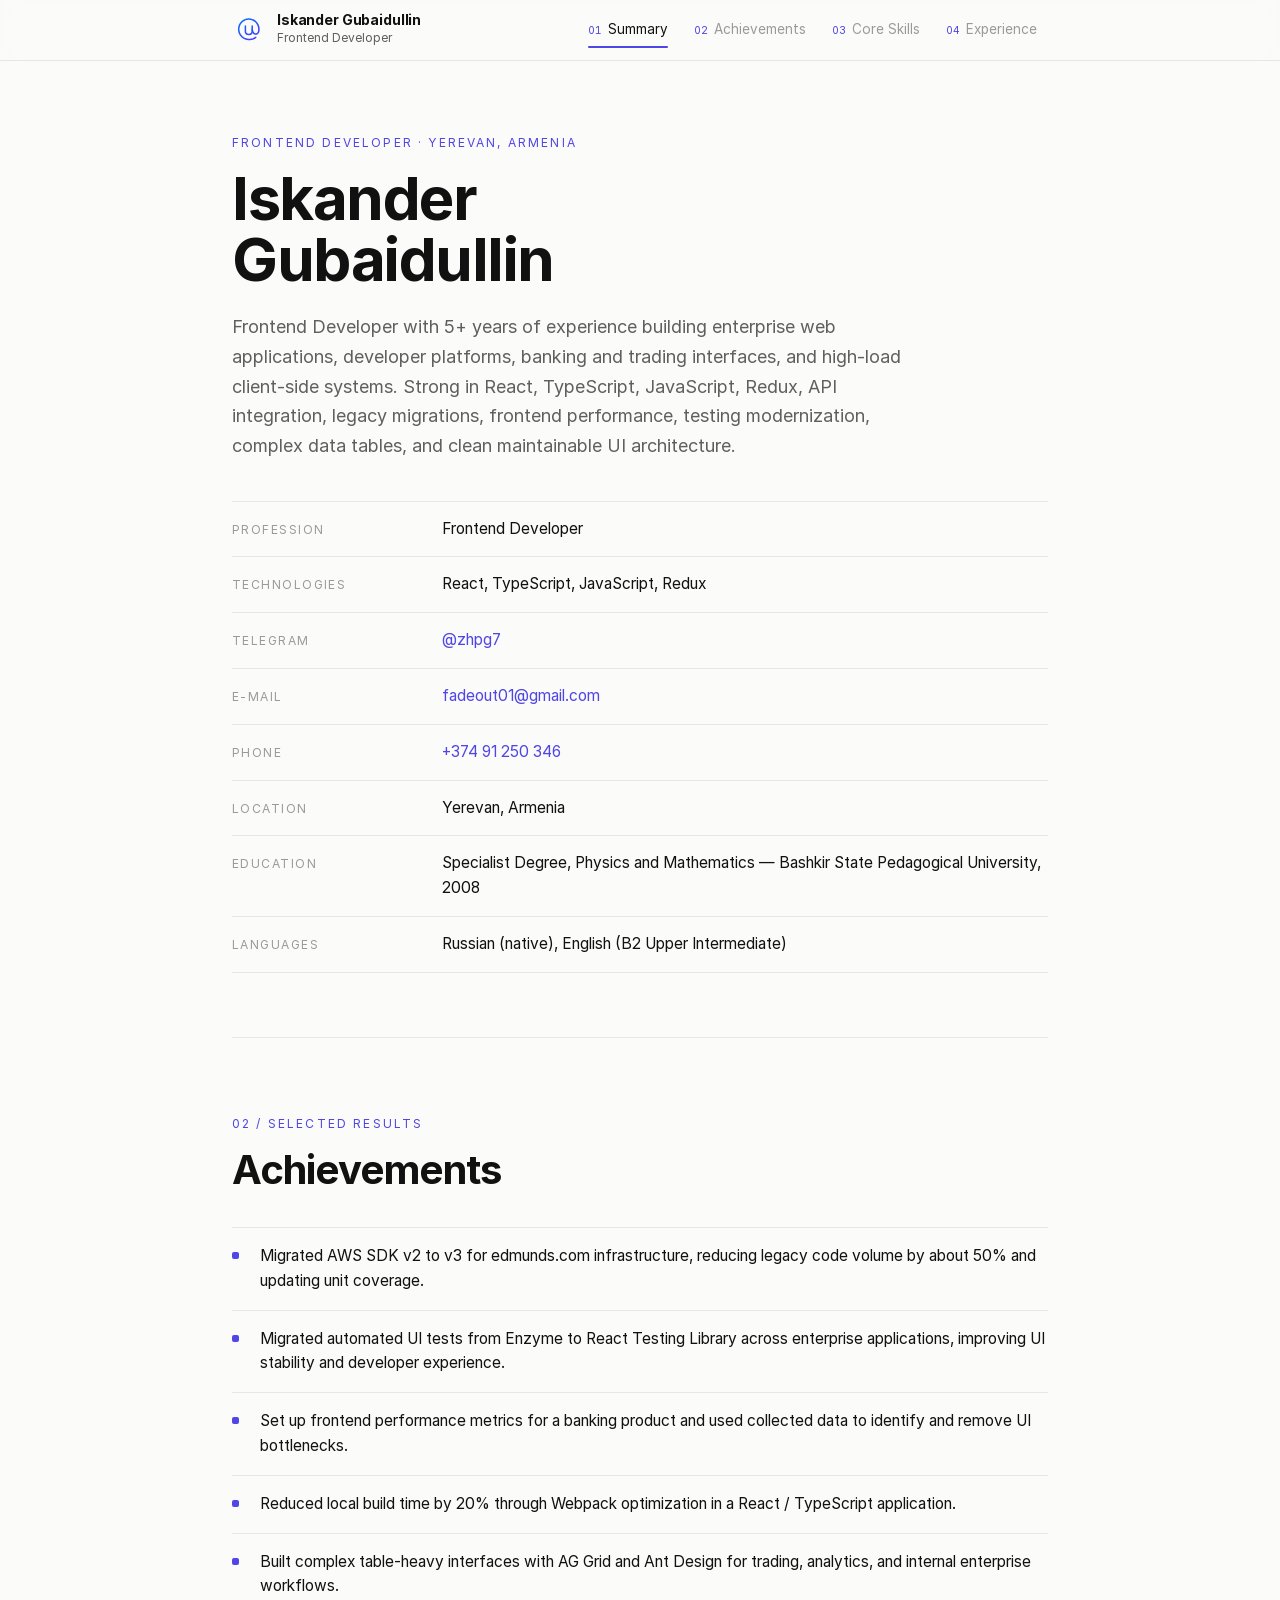
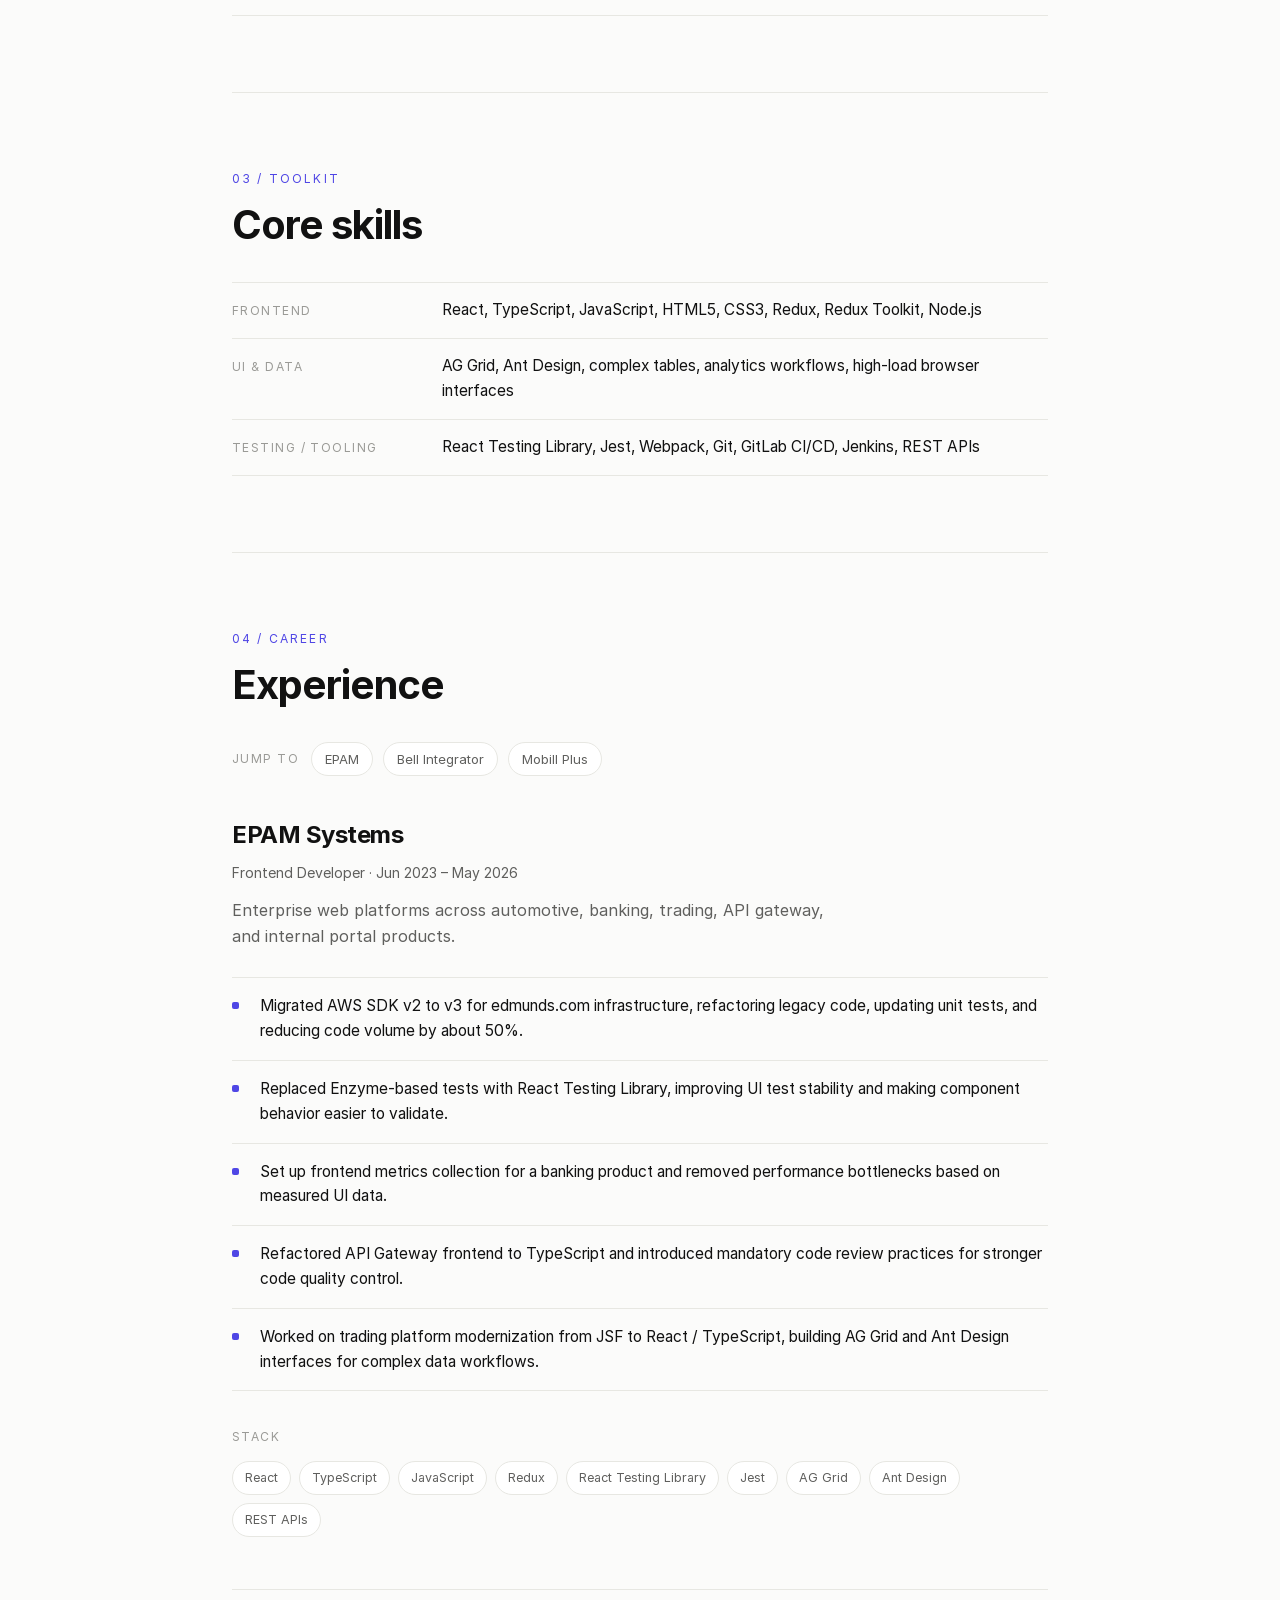
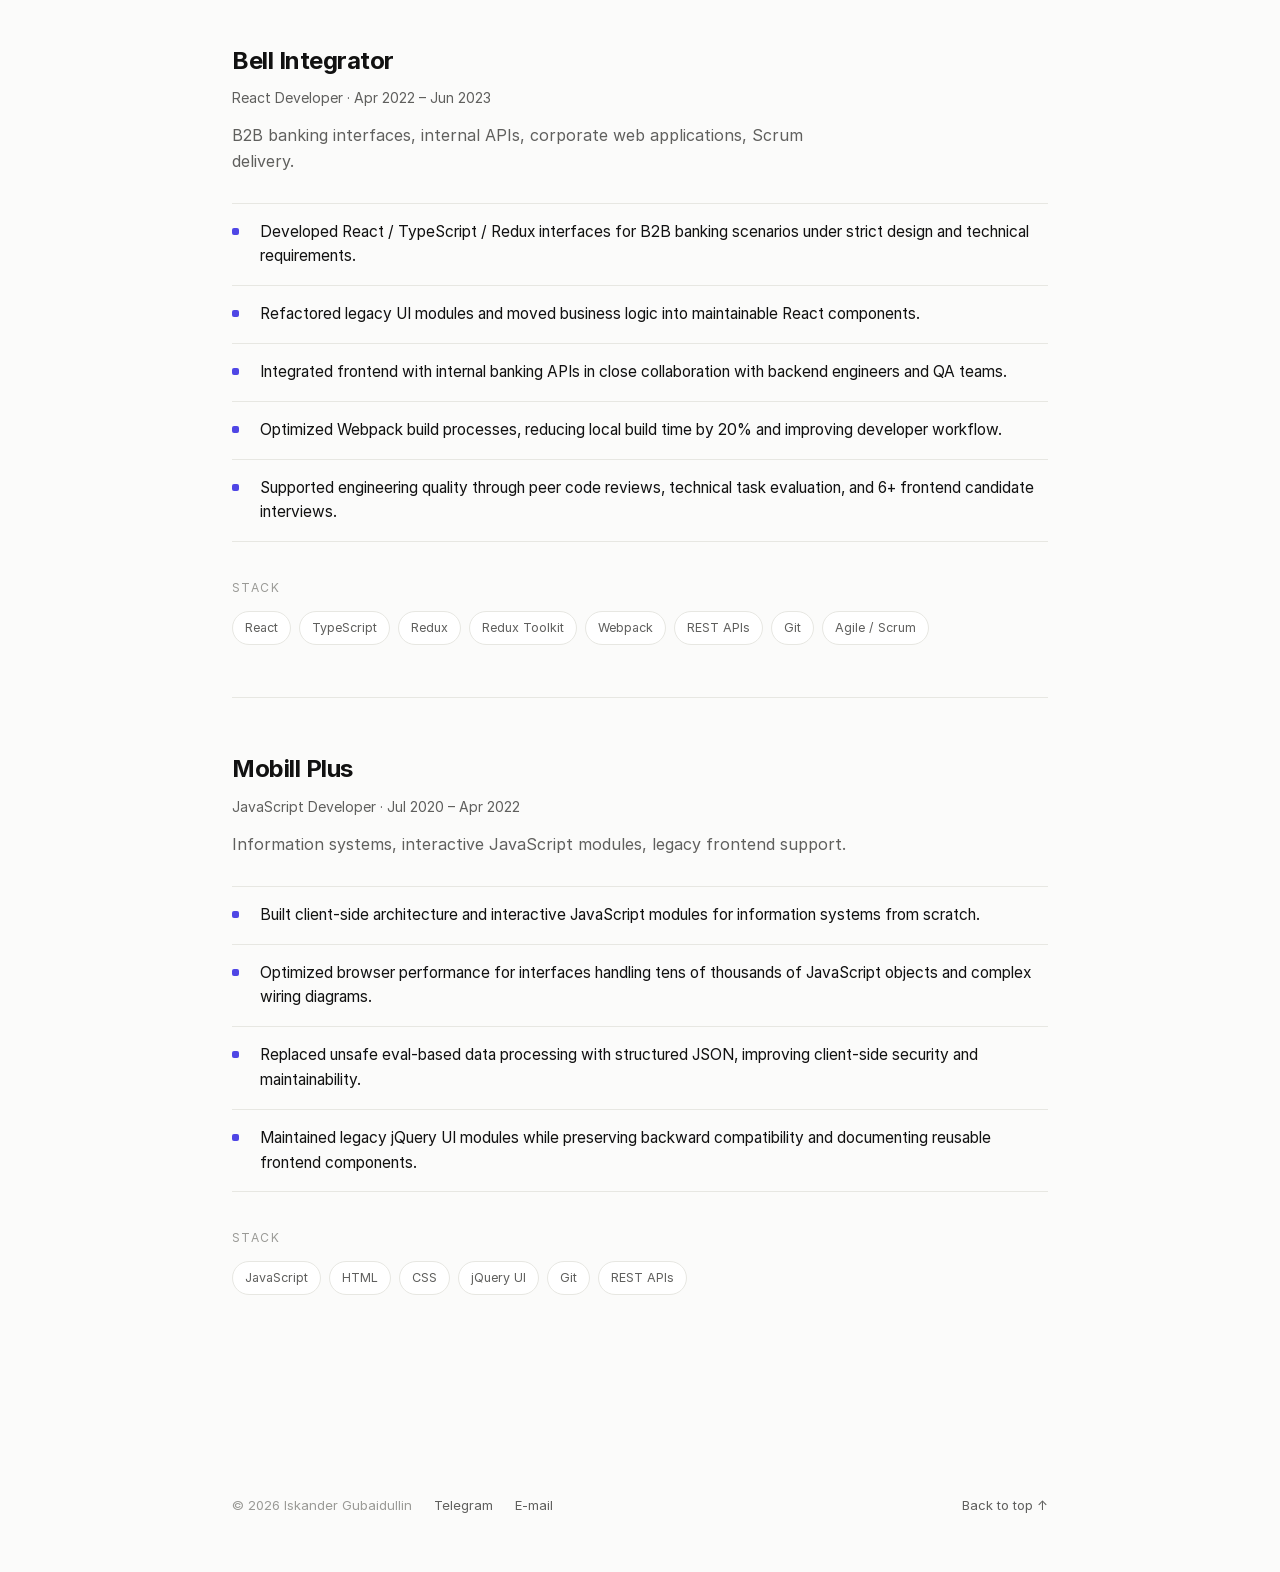
==== index.html @ 7cac25af "added a gtag" ====
<!DOCTYPE html>
<html lang="en">
<head>
    <!-- Google tag (gtag.js) -->
    <script async src="https://www.googletagmanager.com/gtag/js?id=G-NBD1GTHV6H"></script>
    <script>
        window.dataLayer = window.dataLayer || [];
        function gtag(){dataLayer.push(arguments);}
        gtag('js', new Date());

        gtag('config', 'G-NBD1GTHV6H');
    </script>
    <meta charset="UTF-8">
    <meta name="viewport" content="width=device-width, initial-scale=1.0">
    <title>Iskander Gubaidullin — Frontend Developer</title>
    <link rel="stylesheet" href="styles.css">
    <link rel="icon" href="assets/logo.svg" type="image/svg+xml">
    <link rel="preload" href="assets/Inter-Regular.woff2" as="font" type="font/woff2" crossorigin>
    <link rel="preload" href="assets/Inter-Bold.woff2" as="font" type="font/woff2" crossorigin>
</head>
<body>
    <header class="topbar">
        <div class="topbar-inner">
            <a class="brand" href="#top">
                <img class="brand-mark" src="assets/logo.svg" alt="" width="34" height="34">
                <span>
                    <span class="brand-name">Iskander Gubaidullin</span>
                    <span class="brand-role">Frontend Developer</span>
                </span>
            </a>
            <nav class="nav">
                <a href="#summary"><span class="num">01</span>Summary</a>
                <a href="#achievements"><span class="num">02</span>Achievements</a>
                <a href="#coreskills"><span class="num">03</span>Core Skills</a>
                <a href="#experience"><span class="num">04</span>Experience</a>
            </nav>
        </div>
    </header>

    <div class="wrap" id="top">
        <!-- 01 · Summary -->
        <section class="section hero" id="summary">
            <div class="section-head">
                <p class="eyebrow">Frontend Developer · Yerevan, Armenia</p>
                <h1 class="section-title">Iskander<br>Gubaidullin</h1>
                <p class="page-lead">
                    Frontend Developer with 5+ years of experience building enterprise web applications, developer
                    platforms, banking and trading interfaces, and high-load client-side systems. Strong in React,
                    TypeScript, JavaScript, Redux, API integration, legacy migrations, frontend performance, testing
                    modernization, complex data tables, and clean maintainable UI architecture.
                </p>
            </div>

            <dl class="specs">
                <div class="spec">
                    <dt>Profession</dt>
                    <dd>Frontend Developer</dd>
                </div>
                <div class="spec">
                    <dt>Technologies</dt>
                    <dd>React, TypeScript, JavaScript, Redux</dd>
                </div>
                <div class="spec">
                    <dt>Telegram</dt>
                    <dd><a href="https://t.me/zhpg7" target="_blank" rel="noopener">@zhpg7</a></dd>
                </div>
                <div class="spec">
                    <dt>E-mail</dt>
                    <dd><a href="mailto:fadeout01@gmail.com">fadeout01@gmail.com</a></dd>
                </div>
                <div class="spec">
                    <dt>Phone</dt>
                    <dd><a href="tel:+374 91 250 346">+374 91 250 346</a></dd>
                </div>
                <div class="spec">
                    <dt>Location</dt>
                    <dd>Yerevan, Armenia</dd>
                </div>
                <div class="spec">
                    <dt>Education</dt>
                    <dd>Specialist Degree, Physics and Mathematics — Bashkir State Pedagogical University, 2008</dd>
                </div>
                <div class="spec">
                    <dt>Languages</dt>
                    <dd>Russian (native), English (B2 Upper Intermediate)</dd>
                </div>
            </dl>
        </section>

        <!-- 02 · Achievements -->
        <section class="section" id="achievements">
            <div class="section-head">
                <p class="eyebrow">02 / Selected results</p>
                <h2 class="section-title">Achievements</h2>
            </div>
            <ul class="work">
                <li>Migrated AWS SDK v2 to v3 for edmunds.com infrastructure, reducing legacy code volume by about 50% and updating unit coverage.</li>
                <li>Migrated automated UI tests from Enzyme to React Testing Library across enterprise applications, improving UI stability and developer experience.</li>
                <li>Set up frontend performance metrics for a banking product and used collected data to identify and remove UI bottlenecks.</li>
                <li>Reduced local build time by 20% through Webpack optimization in a React / TypeScript application.</li>
                <li>Built complex table-heavy interfaces with AG Grid and Ant Design for trading, analytics, and internal enterprise workflows.</li>
            </ul>
        </section>

        <!-- 03 · Core Skills -->
        <section class="section" id="coreskills">
            <div class="section-head">
                <p class="eyebrow">03 / Toolkit</p>
                <h2 class="section-title">Core skills</h2>
            </div>
            <dl class="specs tight">
                <div class="spec">
                    <dt>Frontend</dt>
                    <dd>React, TypeScript, JavaScript, HTML5, CSS3, Redux, Redux Toolkit, Node.js</dd>
                </div>
                <div class="spec">
                    <dt>UI &amp; Data</dt>
                    <dd>AG Grid, Ant Design, complex tables, analytics workflows, high-load browser interfaces</dd>
                </div>
                <div class="spec">
                    <dt>Testing / Tooling</dt>
                    <dd>React Testing Library, Jest, Webpack, Git, GitLab CI/CD, Jenkins, REST APIs</dd>
                </div>
            </dl>
        </section>

        <!-- 04 · Experience -->
        <section class="section" id="experience">
            <div class="section-head">
                <p class="eyebrow">04 / Career</p>
                <h2 class="section-title">Experience</h2>
            </div>

            <div class="exp-jump">
                <span class="exp-jump-label">Jump to</span>
                <a href="#exp-epam">EPAM</a>
                <a href="#exp-bell">Bell Integrator</a>
                <a href="#exp-mobill">Mobill Plus</a>
            </div>

            <article class="role" id="exp-epam">
                <h3 class="role-title">EPAM Systems</h3>
                <p class="role-sub">Frontend Developer · Jun 2023 – May 2026</p>
                <p class="role-lead">Enterprise web platforms across automotive, banking, trading, API gateway, and internal portal products.</p>
                <ul class="work">
                    <li>Migrated AWS SDK v2 to v3 for edmunds.com infrastructure, refactoring legacy code, updating unit tests, and reducing code volume by about 50%.</li>
                    <li>Replaced Enzyme-based tests with React Testing Library, improving UI test stability and making component behavior easier to validate.</li>
                    <li>Set up frontend metrics collection for a banking product and removed performance bottlenecks based on measured UI data.</li>
                    <li>Refactored API Gateway frontend to TypeScript and introduced mandatory code review practices for stronger code quality control.</li>
                    <li>Worked on trading platform modernization from JSF to React / TypeScript, building AG Grid and Ant Design interfaces for complex data workflows.</li>
                </ul>
                <p class="tags-label">Stack</p>
                <ul class="tags">
                    <li class="tag">React</li>
                    <li class="tag">TypeScript</li>
                    <li class="tag">JavaScript</li>
                    <li class="tag">Redux</li>
                    <li class="tag">React Testing Library</li>
                    <li class="tag">Jest</li>
                    <li class="tag">AG Grid</li>
                    <li class="tag">Ant Design</li>
                    <li class="tag">REST APIs</li>
                </ul>
            </article>

            <article class="role" id="exp-bell">
                <h3 class="role-title">Bell Integrator</h3>
                <p class="role-sub">React Developer · Apr 2022 – Jun 2023</p>
                <p class="role-lead">B2B banking interfaces, internal APIs, corporate web applications, Scrum delivery.</p>
                <ul class="work">
                    <li>Developed React / TypeScript / Redux interfaces for B2B banking scenarios under strict design and technical requirements.</li>
                    <li>Refactored legacy UI modules and moved business logic into maintainable React components.</li>
                    <li>Integrated frontend with internal banking APIs in close collaboration with backend engineers and QA teams.</li>
                    <li>Optimized Webpack build processes, reducing local build time by 20% and improving developer workflow.</li>
                    <li>Supported engineering quality through peer code reviews, technical task evaluation, and 6+ frontend candidate interviews.</li>
                </ul>
                <p class="tags-label">Stack</p>
                <ul class="tags">
                    <li class="tag">React</li>
                    <li class="tag">TypeScript</li>
                    <li class="tag">Redux</li>
                    <li class="tag">Redux Toolkit</li>
                    <li class="tag">Webpack</li>
                    <li class="tag">REST APIs</li>
                    <li class="tag">Git</li>
                    <li class="tag">Agile / Scrum</li>
                </ul>
            </article>

            <article class="role" id="exp-mobill">
                <h3 class="role-title">Mobill Plus</h3>
                <p class="role-sub">JavaScript Developer · Jul 2020 – Apr 2022</p>
                <p class="role-lead">Information systems, interactive JavaScript modules, legacy frontend support.</p>
                <ul class="work">
                    <li>Built client-side architecture and interactive JavaScript modules for information systems from scratch.</li>
                    <li>Optimized browser performance for interfaces handling tens of thousands of JavaScript objects and complex wiring diagrams.</li>
                    <li>Replaced unsafe eval-based data processing with structured JSON, improving client-side security and maintainability.</li>
                    <li>Maintained legacy jQuery UI modules while preserving backward compatibility and documenting reusable frontend components.</li>
                </ul>
                <p class="tags-label">Stack</p>
                <ul class="tags">
                    <li class="tag">JavaScript</li>
                    <li class="tag">HTML</li>
                    <li class="tag">CSS</li>
                    <li class="tag">jQuery UI</li>
                    <li class="tag">Git</li>
                    <li class="tag">REST APIs</li>
                </ul>
            </article>
        </section>
    </div>

    <footer class="site-footer">
        <span>© 2026 Iskander Gubaidullin</span>
        <a href="https://t.me/zhpg7" target="_blank" rel="noopener">Telegram</a>
        <a href="mailto:fadeout01@gmail.com">E-mail</a>
        <a class="back-top" href="#top">Back to top ↑</a>
    </footer>

    <script>
        const links = [...document.querySelectorAll('.nav a')];
        const byId = new Map(links.map(a => [a.getAttribute('href').slice(1), a]));
        const sections = [...document.querySelectorAll('.section')];

        const spy = new IntersectionObserver((entries) => {
            entries.forEach(entry => {
                if (entry.isIntersecting) {
                    links.forEach(a => a.classList.remove('is-active'));
                    const active = byId.get(entry.target.id);
                    if (active) active.classList.add('is-active');
                }
            });
        }, { rootMargin: '-45% 0px -50% 0px', threshold: 0 });

        sections.forEach(s => spy.observe(s));
    </script>
</body>
</html>
---- styles.css ----
@font-face {
    font-family: "Inter";
    font-style: normal;
    font-weight: 400;
    font-display: swap;
    src: url("assets/Inter-Regular.woff2") format("woff2");
}

@font-face {
    font-family: "Inter";
    font-style: normal;
    font-weight: 700;
    font-display: swap;
    src: url("assets/Inter-Bold.woff2") format("woff2");
}

:root {
    --ink: #111111;
    --muted: #5f5f5d;
    --faint: #9a9a96;
    --line: #e7e7e2;
    --accent: #4f46e5;
    --bg: #fbfbfa;
    --maxw: 880px;
    --bar: 64px;
}

* {
    box-sizing: border-box;
}

html {
    -webkit-text-size-adjust: 100%;
    scroll-behavior: smooth;
    scroll-padding-top: calc(var(--bar) + 20px);
}

body {
    margin: 0;
    font-family: "Inter", sans-serif;
    font-weight: 400;
    line-height: 1.6;
    color: var(--ink);
    background: var(--bg);
    -webkit-font-smoothing: antialiased;
    text-rendering: optimizeLegibility;
}

a {
    color: inherit;
    text-decoration: none;
}

.wrap {
    max-width: var(--maxw);
    margin: 0 auto;
    padding: 0 32px 96px;
}

/* ---------- sticky top bar ---------- */
.topbar {
    position: sticky;
    top: 0;
    z-index: 20;
    background: color-mix(in srgb, var(--bg) 82%, transparent);
    -webkit-backdrop-filter: saturate(180%) blur(10px);
    backdrop-filter: saturate(180%) blur(10px);
    border-bottom: 1px solid var(--line);
}

.topbar-inner {
    max-width: var(--maxw);
    margin: 0 auto;
    padding: 12px 32px;
    display: flex;
    align-items: center;
    justify-content: space-between;
    gap: 16px 24px;
    flex-wrap: wrap;
}

.brand {
    display: inline-flex;
    align-items: center;
    gap: 11px;
}

.brand-mark {
    display: block;
    width: 34px;
    height: 34px;
    border-radius: 8px;
    transition: transform 0.5s ease;
}

.brand:hover .brand-mark {
    transform: rotate(-8deg);
}

.brand-name {
    display: block;
    font-weight: 700;
    font-size: 14px;
    letter-spacing: -0.01em;
    line-height: 1.15;
}

.brand-role {
    display: block;
    font-size: 12px;
    color: var(--muted);
}

/* ---------- nav ---------- */
.nav {
    display: flex;
    flex-wrap: wrap;
    gap: 2px 4px;
}

.nav a {
    position: relative;
    font-size: 13.5px;
    color: var(--faint);
    padding: 7px 11px;
    border-radius: 8px;
    transition: color 0.15s ease, background 0.15s ease;
}

.nav a .num {
    margin-right: 6px;
    font-size: 10.5px;
    color: var(--accent);
    font-variant-numeric: tabular-nums;
}

.nav a:hover {
    color: var(--ink);
    background: #fff;
}

.nav a.is-active {
    color: var(--ink);
}

.nav a.is-active::after {
    content: "";
    position: absolute;
    left: 11px;
    right: 11px;
    bottom: 0;
    height: 2px;
    border-radius: 2px;
    background: var(--accent);
}

/* ---------- sections ---------- */
.section {
    padding: 76px 0;
    border-bottom: 1px solid var(--line);
    scroll-margin-top: calc(var(--bar) + 20px);
}

.section:last-of-type {
    border-bottom: none;
}

.hero {
    padding: 72px 0 64px;
}

.section-head {
    margin: 0 0 36px;
}

.hero .section-head {
    margin-bottom: 0;
}

.eyebrow {
    margin: 0 0 16px;
    font-size: 12px;
    letter-spacing: 0.18em;
    text-transform: uppercase;
    color: var(--accent);
}

.section-title {
    margin: 0;
    font-weight: 700;
    letter-spacing: -0.025em;
    line-height: 1.05;
    font-size: clamp(30px, 5vw, 40px);
}

.hero .section-title {
    line-height: 1.02;
    font-size: clamp(40px, 8vw, 60px);
}

.page-lead {
    margin: 22px 0 0;
    max-width: 62ch;
    font-size: 18px;
    line-height: 1.65;
    color: var(--muted);
}

/* ---------- spec rows (label / value) ---------- */
.specs {
    margin: 40px 0 0;
    border-top: 1px solid var(--line);
}

.specs.tight {
    margin-top: 0;
}

.spec {
    display: grid;
    grid-template-columns: 190px 1fr;
    gap: 20px;
    padding: 15px 0;
    border-bottom: 1px solid var(--line);
    align-items: baseline;
}

.spec dt {
    margin: 0;
    font-size: 12px;
    letter-spacing: 0.12em;
    text-transform: uppercase;
    color: var(--faint);
}

.spec dd {
    margin: 0;
    font-size: 15.5px;
}

.spec dd a {
    color: var(--accent);
}

.spec dd a:hover {
    text-decoration: underline;
}

/* ---------- work / achievement list ---------- */
.work {
    list-style: none;
    margin: 0;
    padding: 0;
    border-top: 1px solid var(--line);
}

.work li {
    position: relative;
    padding: 16px 0 16px 28px;
    border-bottom: 1px solid var(--line);
    font-size: 15.5px;
    line-height: 1.6;
}

.work li::before {
    content: "";
    position: absolute;
    left: 0;
    top: 24px;
    width: 7px;
    height: 7px;
    border-radius: 2px;
    background: var(--accent);
}

/* ---------- experience roles ---------- */
.exp-jump {
    display: flex;
    flex-wrap: wrap;
    align-items: center;
    gap: 10px;
    margin: 0 0 40px;
}

.exp-jump-label {
    font-size: 12px;
    letter-spacing: 0.12em;
    text-transform: uppercase;
    color: var(--faint);
    margin-right: 2px;
}

.exp-jump a {
    font-size: 13px;
    padding: 6px 13px;
    border: 1px solid var(--line);
    border-radius: 999px;
    color: var(--muted);
    background: #fff;
    transition: border-color 0.15s ease, color 0.15s ease;
}

.exp-jump a:hover {
    border-color: var(--accent);
    color: var(--accent);
}

.role {
    scroll-margin-top: calc(var(--bar) + 20px);
}

.role + .role {
    margin-top: 52px;
    padding-top: 52px;
    border-top: 1px solid var(--line);
}

.role-title {
    margin: 0;
    font-size: 24px;
    font-weight: 700;
    letter-spacing: -0.02em;
}

.role-sub {
    margin: 7px 0 0;
    font-size: 14px;
    color: var(--muted);
}

.role-lead {
    margin: 14px 0 28px;
    max-width: 62ch;
    color: var(--muted);
}

/* ---------- tags ---------- */
.tags-label {
    margin: 36px 0 14px;
    font-size: 12px;
    letter-spacing: 0.12em;
    text-transform: uppercase;
    color: var(--faint);
}

.tags {
    display: flex;
    flex-wrap: wrap;
    gap: 8px;
    margin: 0;
    padding: 0;
    list-style: none;
}

.tag {
    font-size: 12.5px;
    padding: 6px 12px;
    border: 1px solid var(--line);
    border-radius: 999px;
    color: var(--muted);
    background: #fff;
}

/* ---------- footer ---------- */
.site-footer {
    max-width: var(--maxw);
    margin: 0 auto;
    padding: 28px 32px 56px;
    display: flex;
    flex-wrap: wrap;
    gap: 8px 22px;
    font-size: 13px;
    color: var(--faint);
}

.site-footer a {
    color: var(--muted);
}

.site-footer a:hover {
    color: var(--accent);
}

.back-top {
    margin-left: auto;
}

/* ---------- responsive ---------- */
@media screen and (max-width: 640px) {
    .topbar-inner {
        padding: 10px 20px;
    }

    .wrap {
        padding: 0 20px 72px;
    }

    .section {
        padding: 56px 0;
    }

    .spec {
        grid-template-columns: 1fr;
        gap: 4px;
        padding: 14px 0;
    }
}

@media (prefers-reduced-motion: reduce) {
    html {
        scroll-behavior: auto;
    }
}
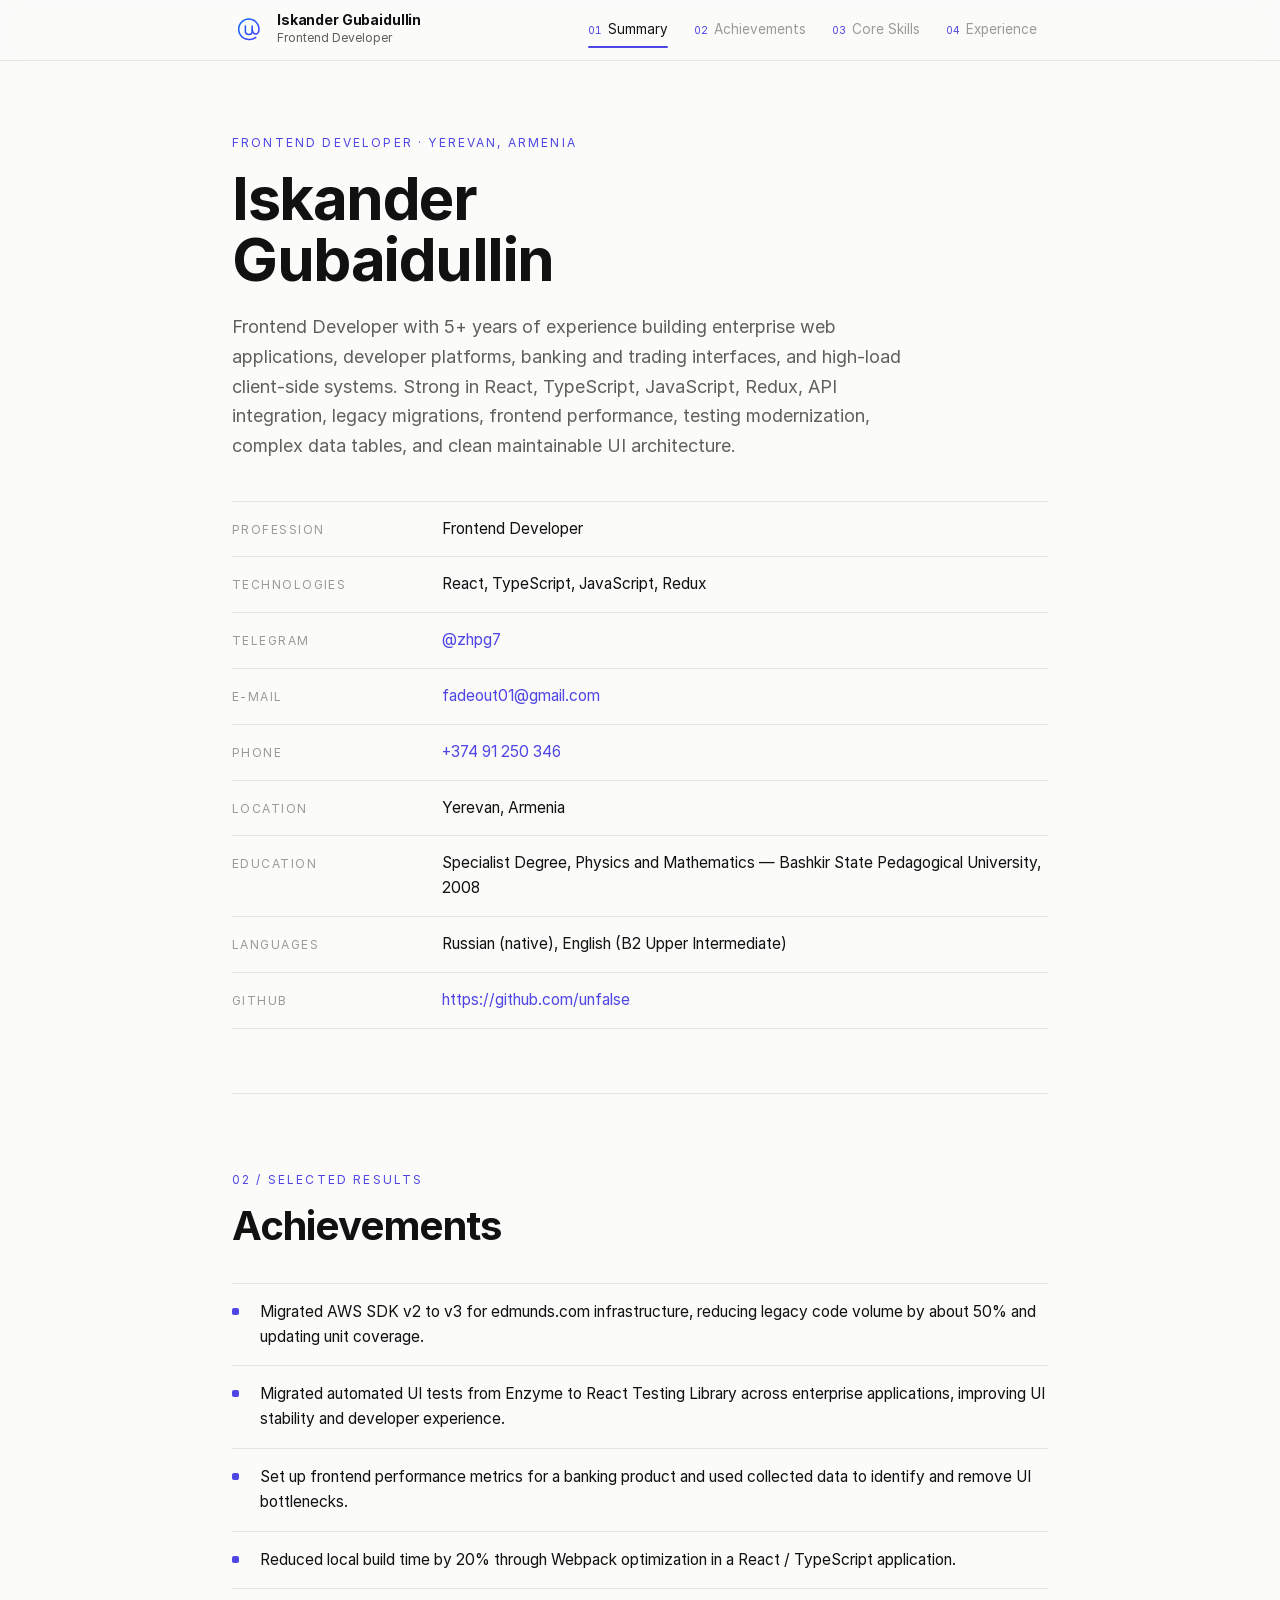
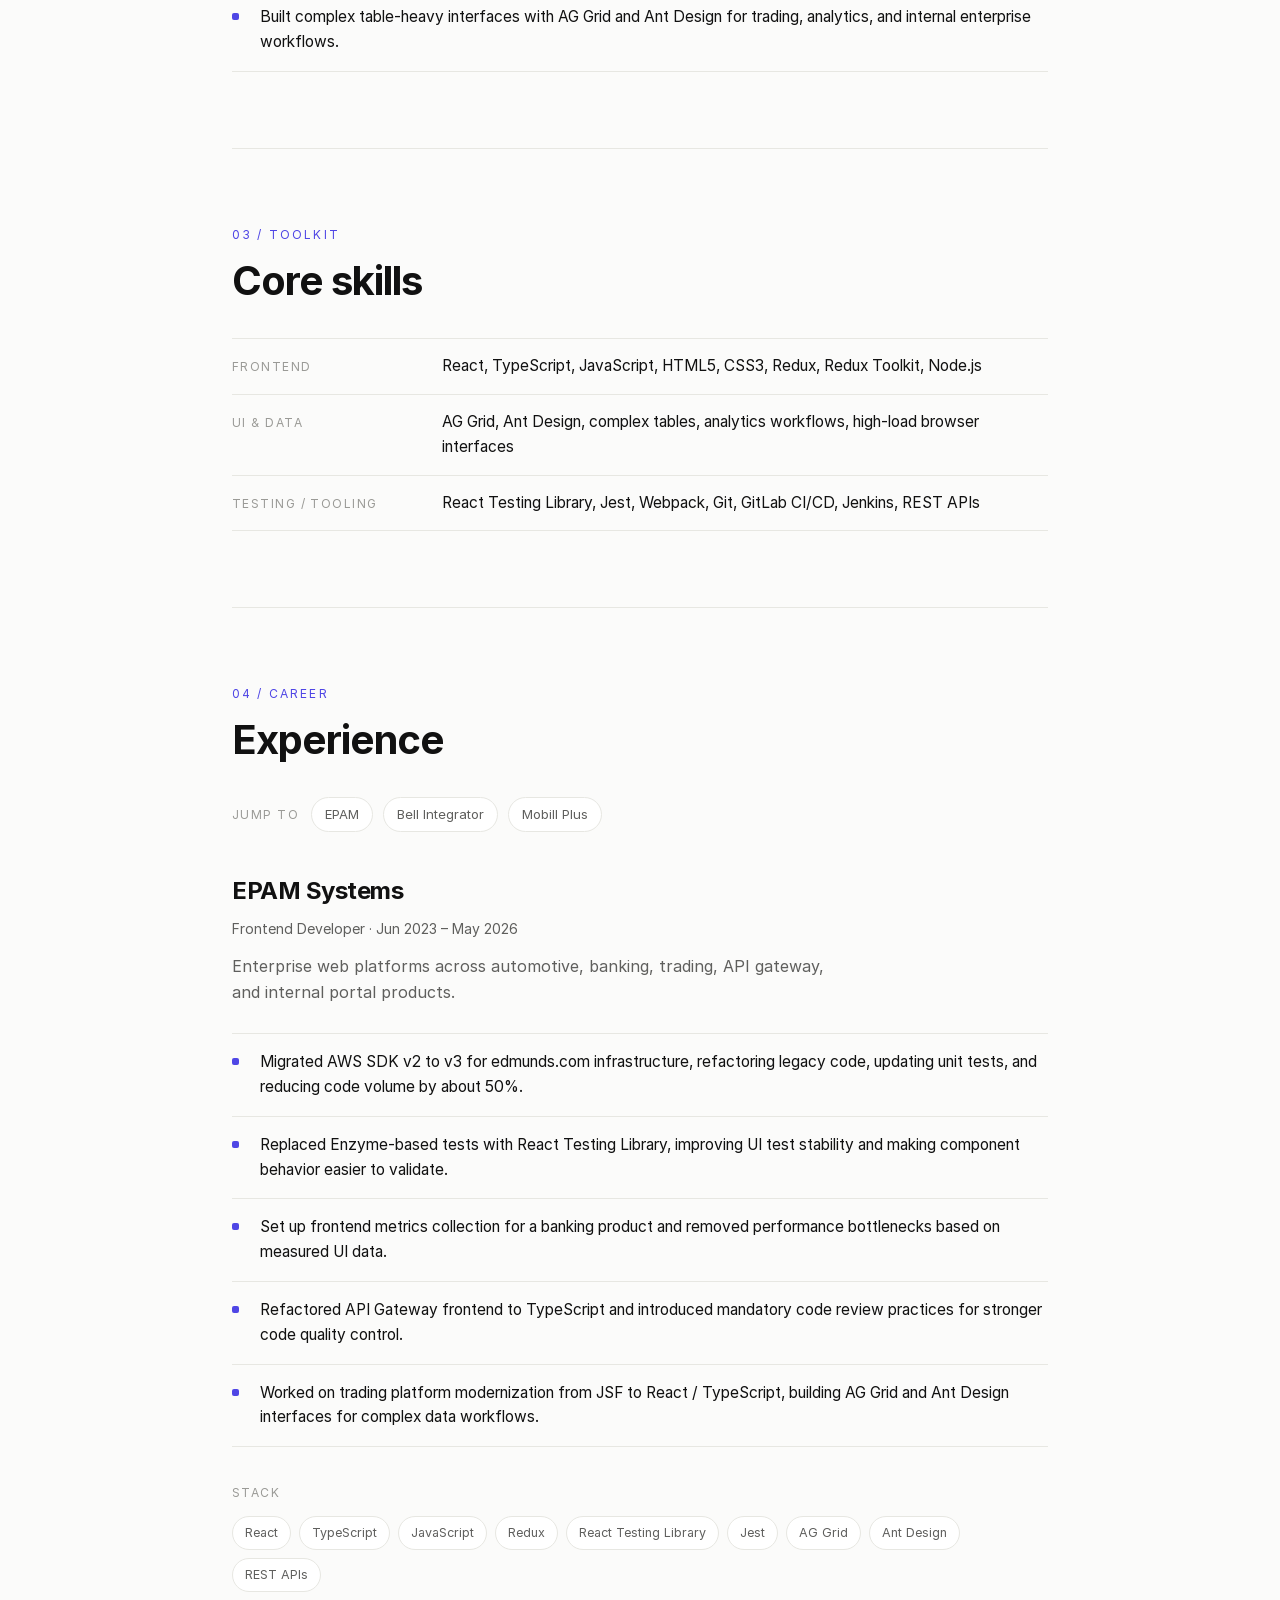
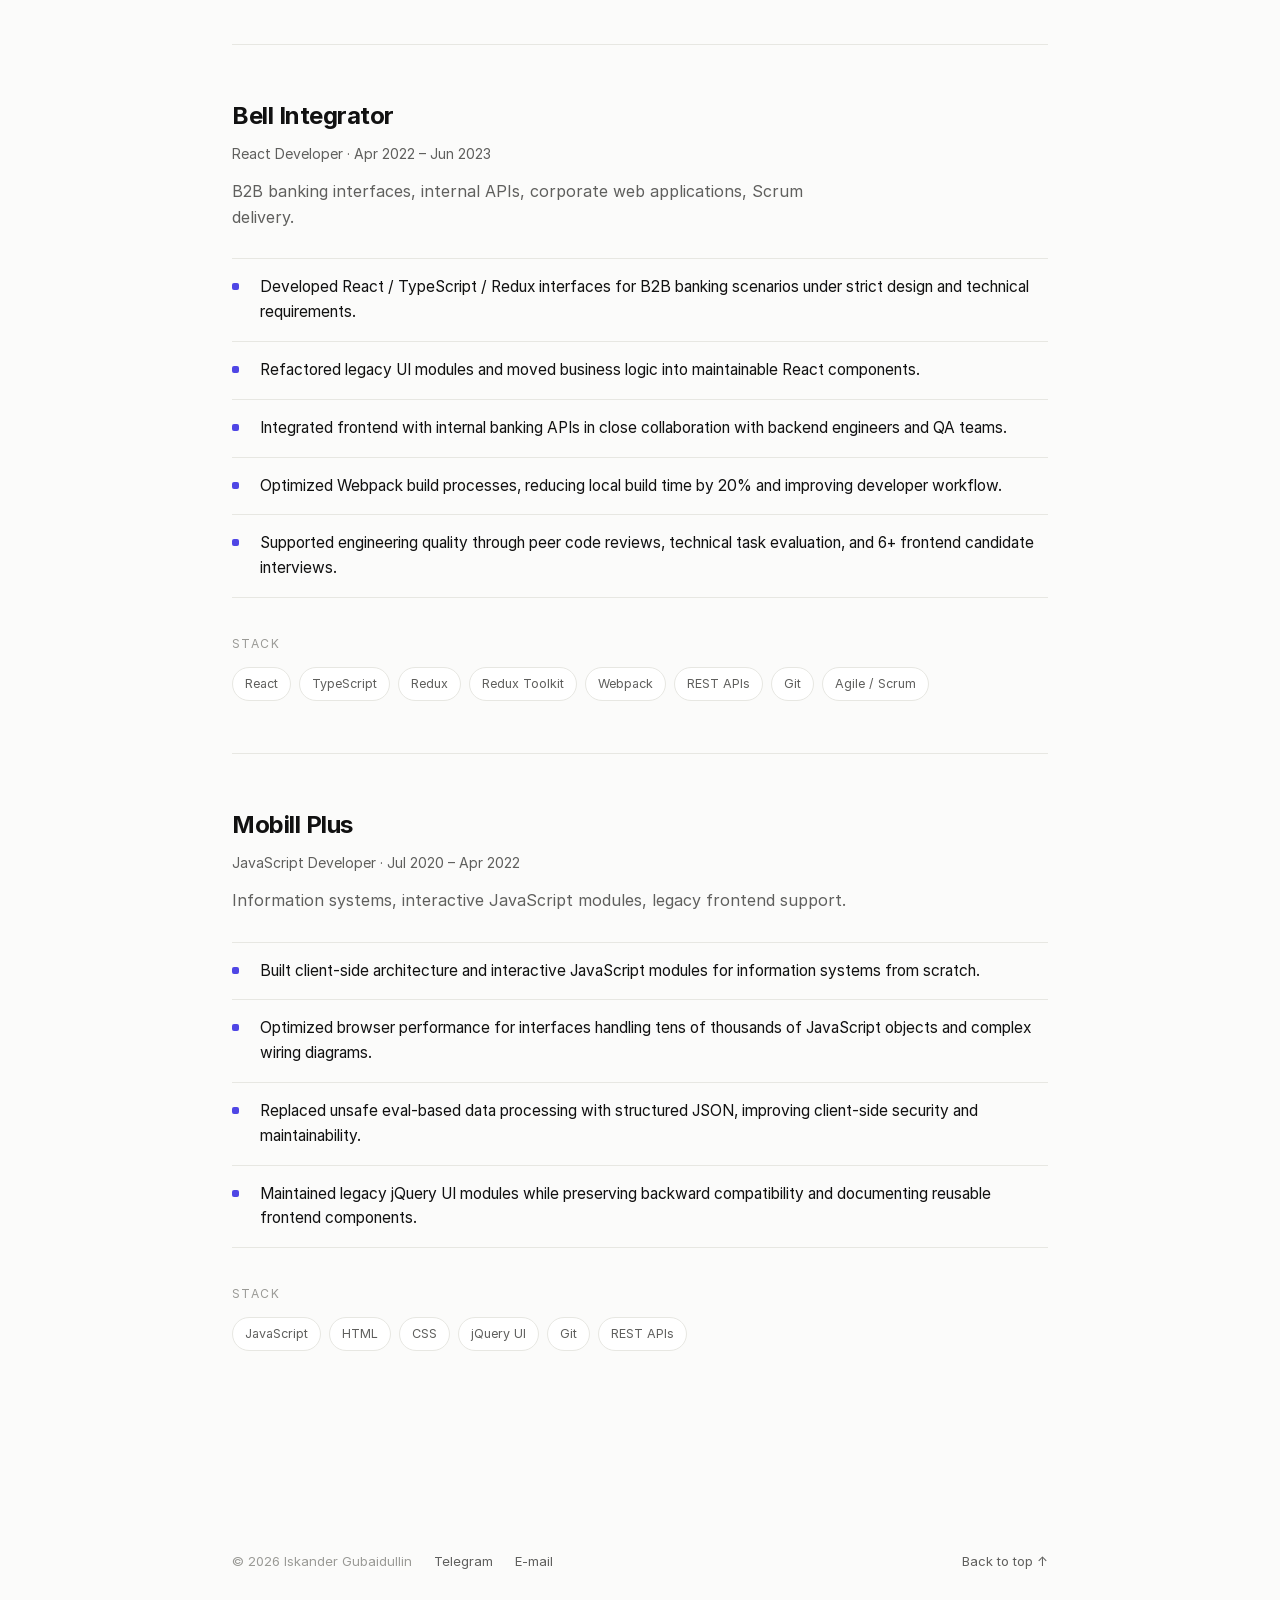
==== commit 05749d15: "added a link to github" ====
--- a/index.html
+++ b/index.html
@@ -84,6 +84,10 @@
                     <dt>Languages</dt>
                     <dd>Russian (native), English (B2 Upper Intermediate)</dd>
                 </div>
+                <div class="spec">
+                    <dt>Github</dt>
+                    <dd><a href="https://github.com/unfalse" target="_blank" rel="noopener">https://github.com/unfalse</a></dd>
+                </div>
             </dl>
         </section>
 
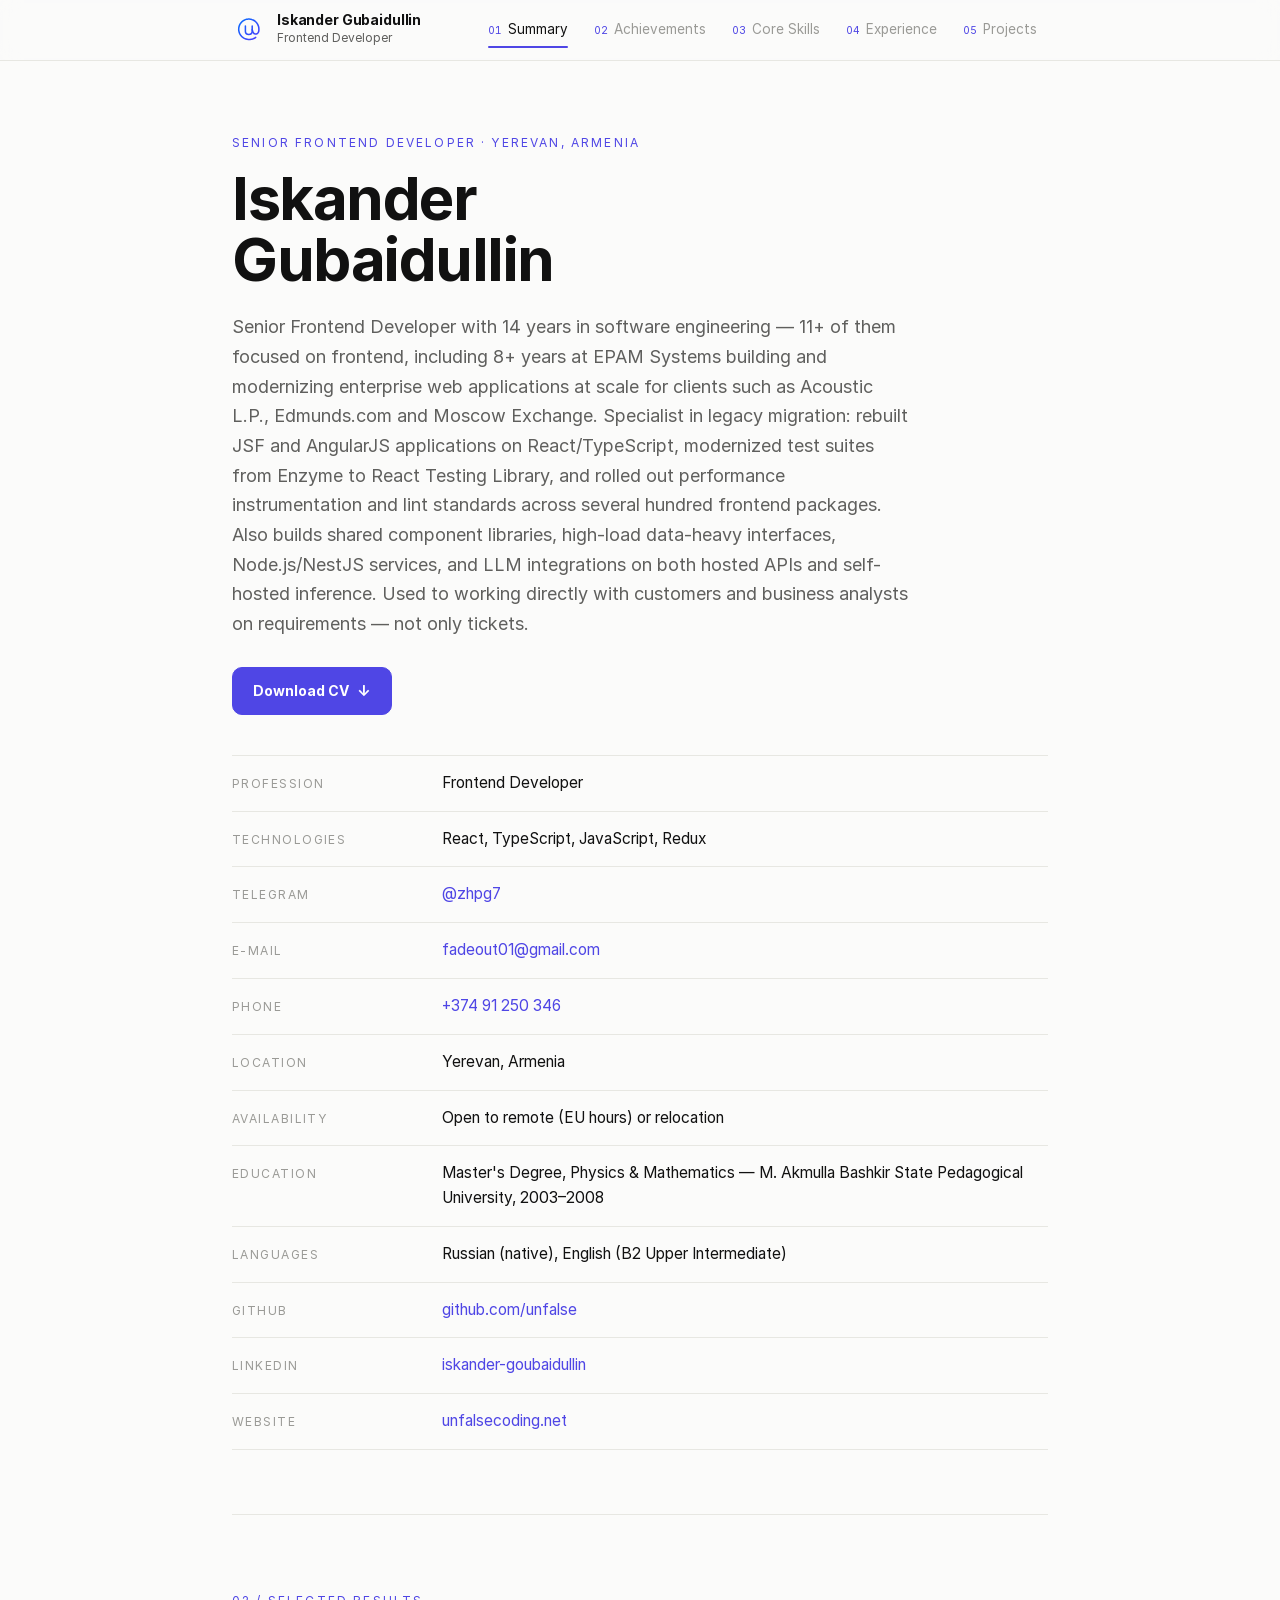
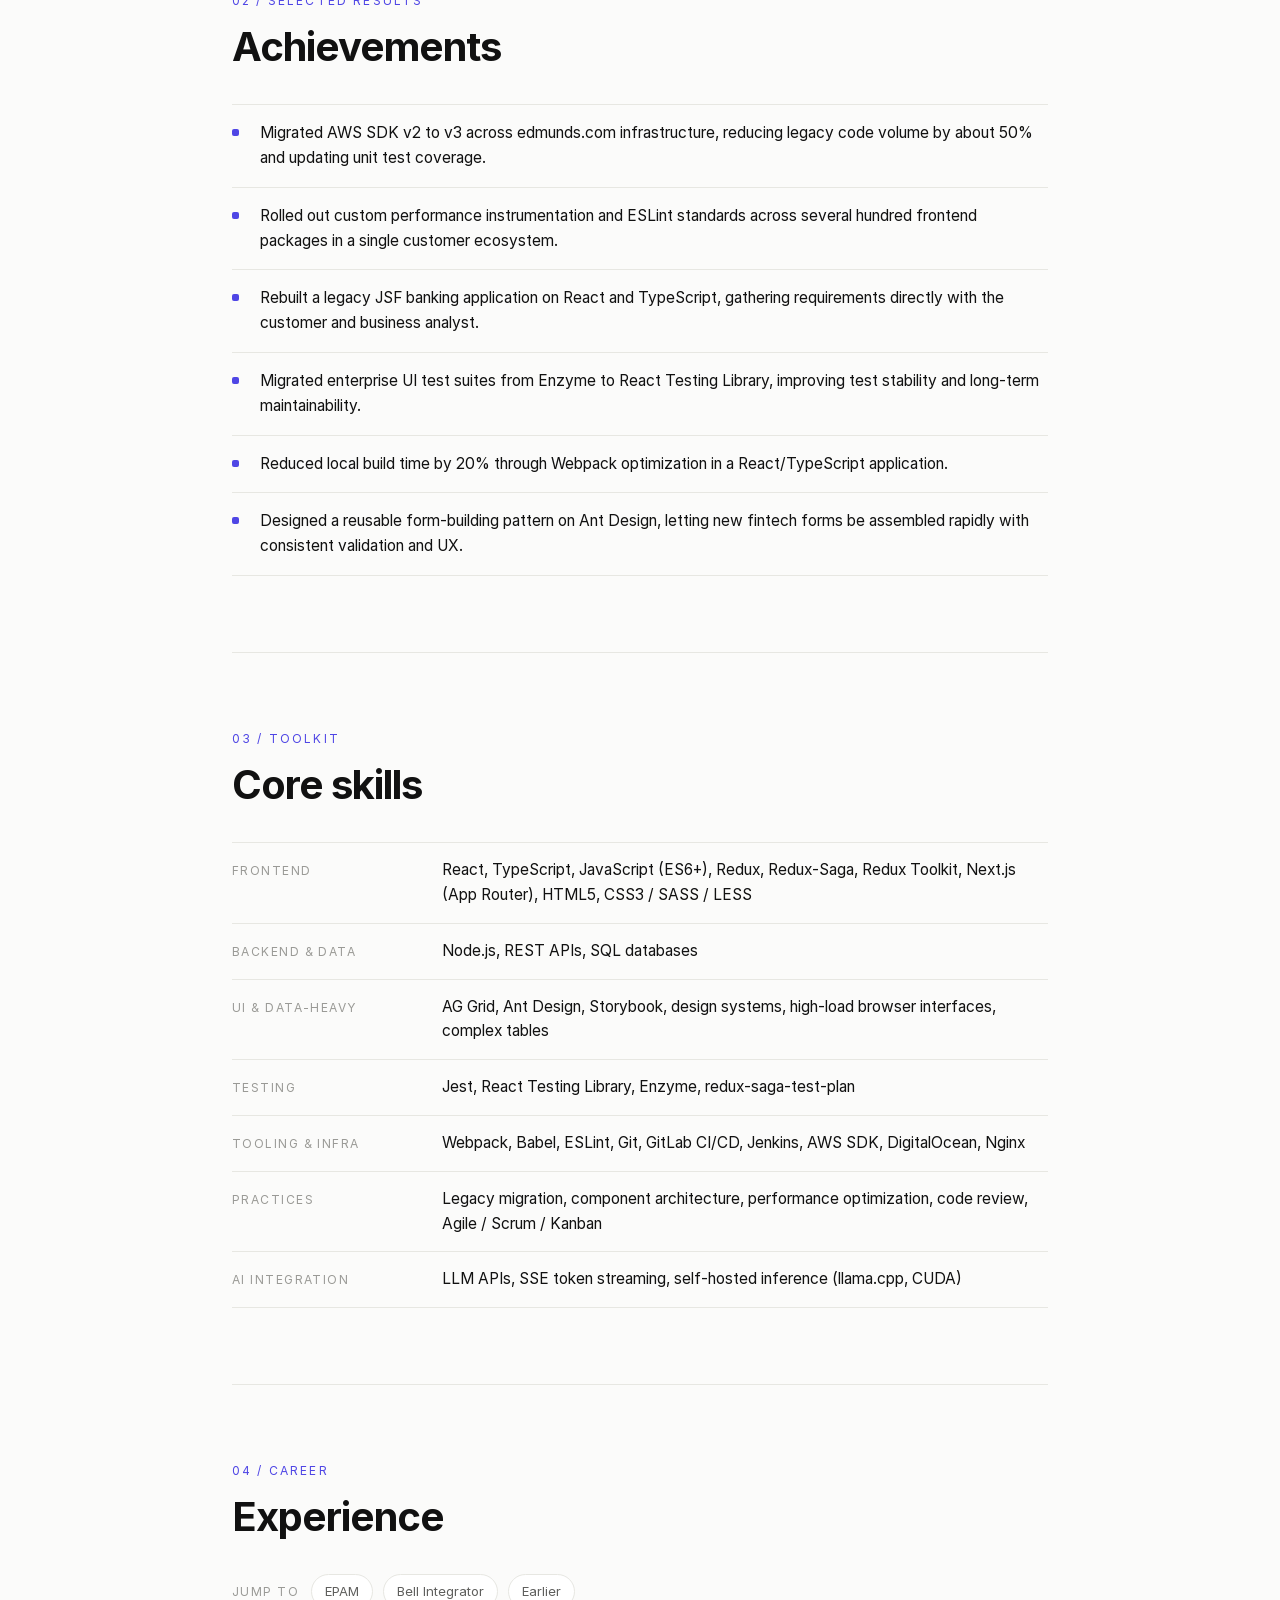
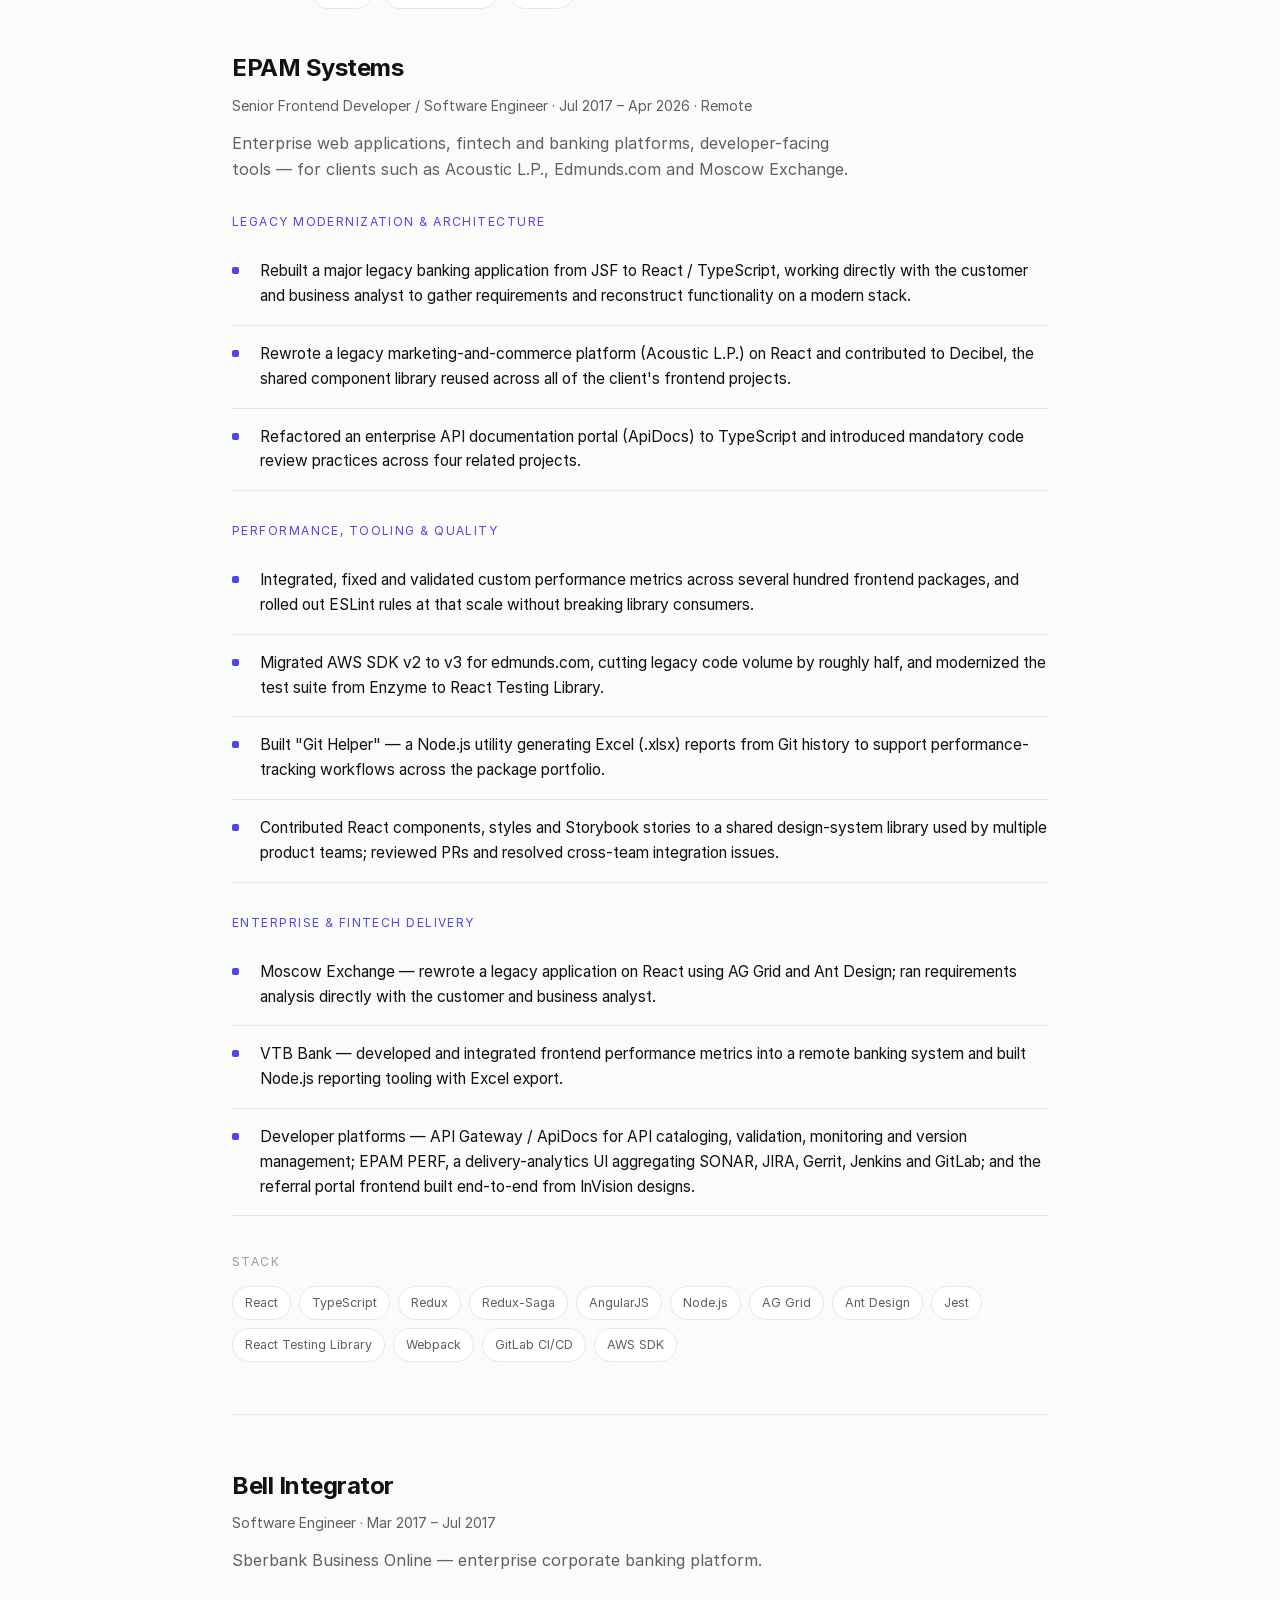
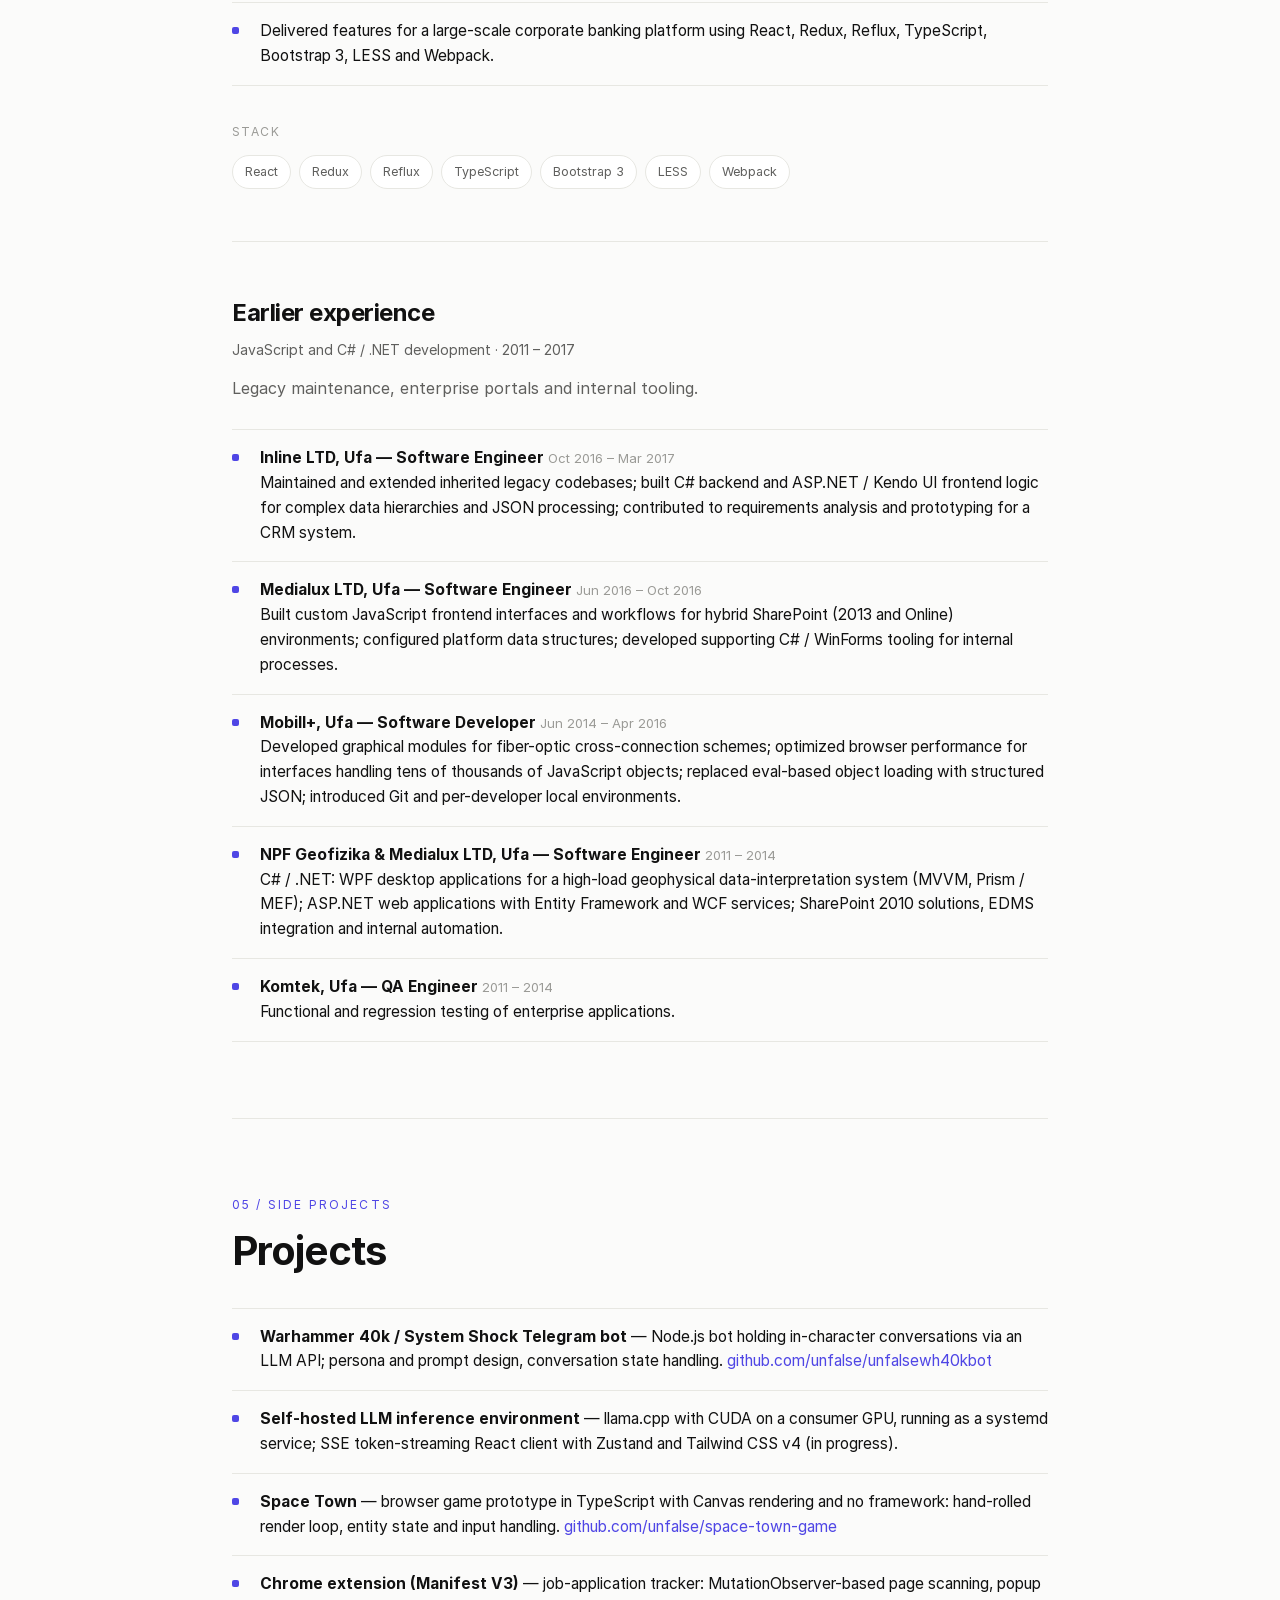
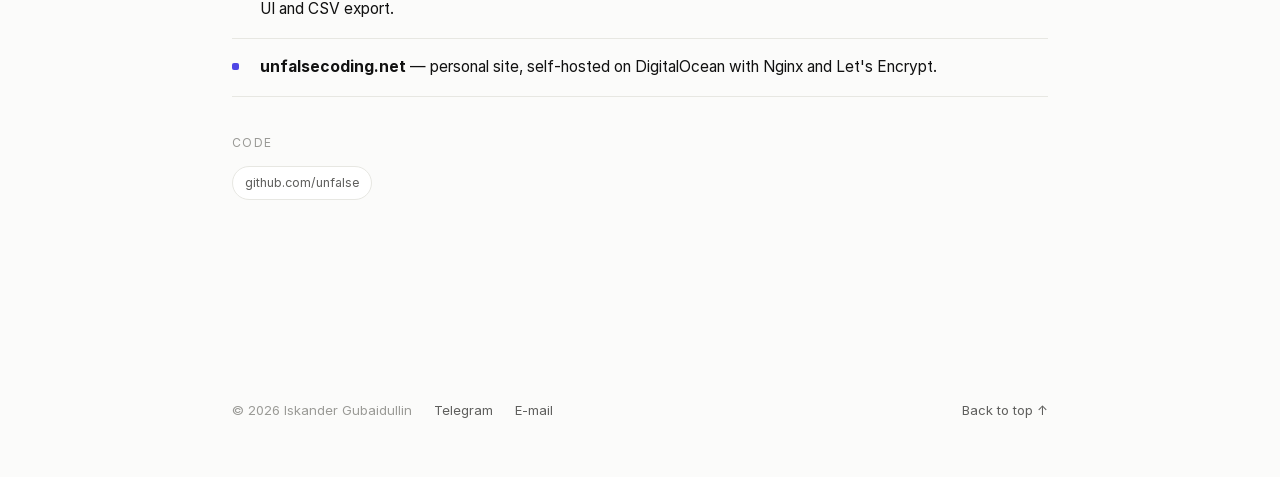
==== commit 44af7a06: "refactored CV (dates and descriptions) so it is mirrors the reality and added pdf" ====
--- a/index.html
+++ b/index.html
@@ -33,6 +33,7 @@
                 <a href="#achievements"><span class="num">02</span>Achievements</a>
                 <a href="#coreskills"><span class="num">03</span>Core Skills</a>
                 <a href="#experience"><span class="num">04</span>Experience</a>
+                <a href="#projects"><span class="num">05</span>Projects</a>
             </nav>
         </div>
     </header>
@@ -41,13 +42,22 @@
         <!-- 01 · Summary -->
         <section class="section hero" id="summary">
             <div class="section-head">
-                <p class="eyebrow">Frontend Developer · Yerevan, Armenia</p>
+                <p class="eyebrow">Senior Frontend Developer · Yerevan, Armenia</p>
                 <h1 class="section-title">Iskander<br>Gubaidullin</h1>
                 <p class="page-lead">
-                    Frontend Developer with 5+ years of experience building enterprise web applications, developer
-                    platforms, banking and trading interfaces, and high-load client-side systems. Strong in React,
-                    TypeScript, JavaScript, Redux, API integration, legacy migrations, frontend performance, testing
-                    modernization, complex data tables, and clean maintainable UI architecture.
+Senior Frontend Developer with 14 years in software engineering — 11+ of them focused on frontend, including 8+ years at
+EPAM Systems building and modernizing enterprise web applications at scale for clients such as Acoustic L.P., Edmunds.com
+and Moscow Exchange.
+Specialist in legacy migration: rebuilt JSF and AngularJS applications on React/TypeScript, modernized test suites from Enzyme
+to React Testing Library, and rolled out performance instrumentation and lint standards across several hundred frontend
+packages. Also builds shared component libraries, high-load data-heavy interfaces, Node.js/NestJS services, and LLM
+integrations on both hosted APIs and self-hosted inference.
+Used to working directly with customers and business analysts on requirements — not only tickets.
+                </p>
+                <p class="hero-actions">
+                    <a class="btn-download" href="Iskander_Gubaidullin_CV_EU.pdf" download>
+                        Download CV <span aria-hidden="true">↓</span>
+                    </a>
                 </p>
             </div>
 
@@ -77,8 +87,12 @@
                     <dd>Yerevan, Armenia</dd>
                 </div>
                 <div class="spec">
+                    <dt>Availability</dt>
+                    <dd>Open to remote (EU hours) or relocation</dd>
+                </div>
+                <div class="spec">
                     <dt>Education</dt>
-                    <dd>Specialist Degree, Physics and Mathematics — Bashkir State Pedagogical University, 2008</dd>
+                    <dd>Master's Degree, Physics &amp; Mathematics — M. Akmulla Bashkir State Pedagogical University, 2003–2008</dd>
                 </div>
                 <div class="spec">
                     <dt>Languages</dt>
@@ -86,7 +100,15 @@
                 </div>
                 <div class="spec">
                     <dt>Github</dt>
-                    <dd><a href="https://github.com/unfalse" target="_blank" rel="noopener">https://github.com/unfalse</a></dd>
+                    <dd><a href="https://github.com/unfalse" target="_blank" rel="noopener">github.com/unfalse</a></dd>
+                </div>
+                <div class="spec">
+                    <dt>LinkedIn</dt>
+                    <dd><a href="https://linkedin.com/in/iskander-goubaidullin-4314a941b" target="_blank" rel="noopener">iskander-goubaidullin</a></dd>
+                </div>
+                <div class="spec">
+                    <dt>Website</dt>
+                    <dd><a href="https://unfalsecoding.net" target="_blank" rel="noopener">unfalsecoding.net</a></dd>
                 </div>
             </dl>
         </section>
@@ -98,11 +120,12 @@
                 <h2 class="section-title">Achievements</h2>
             </div>
             <ul class="work">
-                <li>Migrated AWS SDK v2 to v3 for edmunds.com infrastructure, reducing legacy code volume by about 50% and updating unit coverage.</li>
-                <li>Migrated automated UI tests from Enzyme to React Testing Library across enterprise applications, improving UI stability and developer experience.</li>
-                <li>Set up frontend performance metrics for a banking product and used collected data to identify and remove UI bottlenecks.</li>
-                <li>Reduced local build time by 20% through Webpack optimization in a React / TypeScript application.</li>
-                <li>Built complex table-heavy interfaces with AG Grid and Ant Design for trading, analytics, and internal enterprise workflows.</li>
+                <li>Migrated AWS SDK v2 to v3 across edmunds.com infrastructure, reducing legacy code volume by about 50% and updating unit test coverage.</li>
+                <li>Rolled out custom performance instrumentation and ESLint standards across several hundred frontend packages in a single customer ecosystem.</li>
+                <li>Rebuilt a legacy JSF banking application on React and TypeScript, gathering requirements directly with the customer and business analyst.</li>
+                <li>Migrated enterprise UI test suites from Enzyme to React Testing Library, improving test stability and long-term maintainability.</li>
+                <li>Reduced local build time by 20% through Webpack optimization in a React/TypeScript application.</li>
+                <li>Designed a reusable form-building pattern on Ant Design, letting new fintech forms be assembled rapidly with consistent validation and UX.</li>
             </ul>
         </section>
 
@@ -115,15 +138,31 @@
             <dl class="specs tight">
                 <div class="spec">
                     <dt>Frontend</dt>
-                    <dd>React, TypeScript, JavaScript, HTML5, CSS3, Redux, Redux Toolkit, Node.js</dd>
-                </div>
-                <div class="spec">
-                    <dt>UI &amp; Data</dt>
-                    <dd>AG Grid, Ant Design, complex tables, analytics workflows, high-load browser interfaces</dd>
-                </div>
-                <div class="spec">
-                    <dt>Testing / Tooling</dt>
-                    <dd>React Testing Library, Jest, Webpack, Git, GitLab CI/CD, Jenkins, REST APIs</dd>
+                    <dd>React, TypeScript, JavaScript (ES6+), Redux, Redux-Saga, Redux Toolkit, Next.js (App Router), HTML5, CSS3 / SASS / LESS</dd>
+                </div>
+                <div class="spec">
+                    <dt>Backend & data</dt>
+                    <dd>Node.js, REST APIs, SQL databases</dd>
+                </div>
+                <div class="spec">
+                    <dt>UI &amp; data-heavy</dt>
+                    <dd>AG Grid, Ant Design, Storybook, design systems, high-load browser interfaces, complex tables</dd>
+                </div>
+                <div class="spec">
+                    <dt>Testing</dt>
+                    <dd>Jest, React Testing Library, Enzyme, redux-saga-test-plan</dd>
+                </div>
+                <div class="spec">
+                    <dt>Tooling &amp; infra</dt>
+                    <dd>Webpack, Babel, ESLint, Git, GitLab CI/CD, Jenkins, AWS SDK, DigitalOcean, Nginx</dd>
+                </div>
+                <div class="spec">
+                    <dt>Practices</dt>
+                    <dd>Legacy migration, component architecture, performance optimization, code review, Agile / Scrum / Kanban</dd>
+                </div>
+                <div class="spec">
+                    <dt>AI integration</dt>
+                    <dd>LLM APIs, SSE token streaming, self-hosted inference (llama.cpp, CUDA)</dd>
                 </div>
             </dl>
         </section>
@@ -139,78 +178,104 @@
                 <span class="exp-jump-label">Jump to</span>
                 <a href="#exp-epam">EPAM</a>
                 <a href="#exp-bell">Bell Integrator</a>
-                <a href="#exp-mobill">Mobill Plus</a>
+                <a href="#exp-earlier">Earlier</a>
             </div>
 
             <article class="role" id="exp-epam">
                 <h3 class="role-title">EPAM Systems</h3>
-                <p class="role-sub">Frontend Developer · Jun 2023 – May 2026</p>
-                <p class="role-lead">Enterprise web platforms across automotive, banking, trading, API gateway, and internal portal products.</p>
-                <ul class="work">
-                    <li>Migrated AWS SDK v2 to v3 for edmunds.com infrastructure, refactoring legacy code, updating unit tests, and reducing code volume by about 50%.</li>
-                    <li>Replaced Enzyme-based tests with React Testing Library, improving UI test stability and making component behavior easier to validate.</li>
-                    <li>Set up frontend metrics collection for a banking product and removed performance bottlenecks based on measured UI data.</li>
-                    <li>Refactored API Gateway frontend to TypeScript and introduced mandatory code review practices for stronger code quality control.</li>
-                    <li>Worked on trading platform modernization from JSF to React / TypeScript, building AG Grid and Ant Design interfaces for complex data workflows.</li>
-                </ul>
-                <p class="tags-label">Stack</p>
-                <ul class="tags">
-                    <li class="tag">React</li>
-                    <li class="tag">TypeScript</li>
-                    <li class="tag">JavaScript</li>
-                    <li class="tag">Redux</li>
-                    <li class="tag">React Testing Library</li>
-                    <li class="tag">Jest</li>
-                    <li class="tag">AG Grid</li>
-                    <li class="tag">Ant Design</li>
-                    <li class="tag">REST APIs</li>
-                </ul>
-            </article>
-
-            <article class="role" id="exp-bell">
-                <h3 class="role-title">Bell Integrator</h3>
-                <p class="role-sub">React Developer · Apr 2022 – Jun 2023</p>
-                <p class="role-lead">B2B banking interfaces, internal APIs, corporate web applications, Scrum delivery.</p>
-                <ul class="work">
-                    <li>Developed React / TypeScript / Redux interfaces for B2B banking scenarios under strict design and technical requirements.</li>
-                    <li>Refactored legacy UI modules and moved business logic into maintainable React components.</li>
-                    <li>Integrated frontend with internal banking APIs in close collaboration with backend engineers and QA teams.</li>
-                    <li>Optimized Webpack build processes, reducing local build time by 20% and improving developer workflow.</li>
-                    <li>Supported engineering quality through peer code reviews, technical task evaluation, and 6+ frontend candidate interviews.</li>
-                </ul>
+                <p class="role-sub">Senior Frontend Developer / Software Engineer · Jul 2017 – Apr 2026 · Remote</p>
+                <p class="role-lead">Enterprise web applications, fintech and banking platforms, developer-facing tools — for clients such as Acoustic L.P., Edmunds.com and Moscow Exchange.</p>
+
+                <p class="role-group">Legacy modernization &amp; architecture</p>
+                <ul class="work">
+                    <li>Rebuilt a major legacy banking application from JSF to React / TypeScript, working directly with the customer and business analyst to gather requirements and reconstruct functionality on a modern stack.</li>
+                    <li>Rewrote a legacy marketing-and-commerce platform (Acoustic L.P.) on React and contributed to Decibel, the shared component library reused across all of the client's frontend projects.</li>
+                    <li>Refactored an enterprise API documentation portal (ApiDocs) to TypeScript and introduced mandatory code review practices across four related projects.</li>
+                </ul>
+
+                <p class="role-group">Performance, tooling &amp; quality</p>
+                <ul class="work">
+                    <li>Integrated, fixed and validated custom performance metrics across several hundred frontend packages, and rolled out ESLint rules at that scale without breaking library consumers.</li>
+                    <li>Migrated AWS SDK v2 to v3 for edmunds.com, cutting legacy code volume by roughly half, and modernized the test suite from Enzyme to React Testing Library.</li>
+                    <li>Built "Git Helper" — a Node.js utility generating Excel (.xlsx) reports from Git history to support performance-tracking workflows across the package portfolio.</li>
+                    <li>Contributed React components, styles and Storybook stories to a shared design-system library used by multiple product teams; reviewed PRs and resolved cross-team integration issues.</li>
+                </ul>
+
+                <p class="role-group">Enterprise &amp; fintech delivery</p>
+                <ul class="work">
+                    <li>Moscow Exchange — rewrote a legacy application on React using AG Grid and Ant Design; ran requirements analysis directly with the customer and business analyst.</li>
+                    <li>VTB Bank — developed and integrated frontend performance metrics into a remote banking system and built Node.js reporting tooling with Excel export.</li>
+                    <li>Developer platforms — API Gateway / ApiDocs for API cataloging, validation, monitoring and version management; EPAM PERF, a delivery-analytics UI aggregating SONAR, JIRA, Gerrit, Jenkins and GitLab; and the referral portal frontend built end-to-end from InVision designs.</li>
+                </ul>
+
                 <p class="tags-label">Stack</p>
                 <ul class="tags">
                     <li class="tag">React</li>
                     <li class="tag">TypeScript</li>
                     <li class="tag">Redux</li>
-                    <li class="tag">Redux Toolkit</li>
+                    <li class="tag">Redux-Saga</li>
+                    <li class="tag">AngularJS</li>
+                    <li class="tag">Node.js</li>
+                    <li class="tag">AG Grid</li>
+                    <li class="tag">Ant Design</li>
+                    <li class="tag">Jest</li>
+                    <li class="tag">React Testing Library</li>
                     <li class="tag">Webpack</li>
-                    <li class="tag">REST APIs</li>
-                    <li class="tag">Git</li>
-                    <li class="tag">Agile / Scrum</li>
+                    <li class="tag">GitLab CI/CD</li>
+                    <li class="tag">AWS SDK</li>
                 </ul>
             </article>
 
-            <article class="role" id="exp-mobill">
-                <h3 class="role-title">Mobill Plus</h3>
-                <p class="role-sub">JavaScript Developer · Jul 2020 – Apr 2022</p>
-                <p class="role-lead">Information systems, interactive JavaScript modules, legacy frontend support.</p>
-                <ul class="work">
-                    <li>Built client-side architecture and interactive JavaScript modules for information systems from scratch.</li>
-                    <li>Optimized browser performance for interfaces handling tens of thousands of JavaScript objects and complex wiring diagrams.</li>
-                    <li>Replaced unsafe eval-based data processing with structured JSON, improving client-side security and maintainability.</li>
-                    <li>Maintained legacy jQuery UI modules while preserving backward compatibility and documenting reusable frontend components.</li>
+            <article class="role" id="exp-bell">
+                <h3 class="role-title">Bell Integrator</h3>
+                <p class="role-sub">Software Engineer · Mar 2017 – Jul 2017</p>
+                <p class="role-lead">Sberbank Business Online — enterprise corporate banking platform.</p>
+                <ul class="work">
+                    <li>Delivered features for a large-scale corporate banking platform using React, Redux, Reflux, TypeScript, Bootstrap 3, LESS and Webpack.</li>
                 </ul>
                 <p class="tags-label">Stack</p>
                 <ul class="tags">
-                    <li class="tag">JavaScript</li>
-                    <li class="tag">HTML</li>
-                    <li class="tag">CSS</li>
-                    <li class="tag">jQuery UI</li>
-                    <li class="tag">Git</li>
-                    <li class="tag">REST APIs</li>
+                    <li class="tag">React</li>
+                    <li class="tag">Redux</li>
+                    <li class="tag">Reflux</li>
+                    <li class="tag">TypeScript</li>
+                    <li class="tag">Bootstrap 3</li>
+                    <li class="tag">LESS</li>
+                    <li class="tag">Webpack</li>
                 </ul>
             </article>
+
+            <article class="role" id="exp-earlier">
+                <h3 class="role-title">Earlier experience</h3>
+                <p class="role-sub">JavaScript and C# / .NET development · 2011 – 2017</p>
+                <p class="role-lead">Legacy maintenance, enterprise portals and internal tooling.</p>
+                <ul class="work">
+                    <li><strong>Inline LTD, Ufa — Software Engineer</strong> <span class="when">Oct 2016 – Mar 2017</span><br>Maintained and extended inherited legacy codebases; built C# backend and ASP.NET / Kendo UI frontend logic for complex data hierarchies and JSON processing; contributed to requirements analysis and prototyping for a CRM system.</li>
+                    <li><strong>Medialux LTD, Ufa — Software Engineer</strong> <span class="when">Jun 2016 – Oct 2016</span><br>Built custom JavaScript frontend interfaces and workflows for hybrid SharePoint (2013 and Online) environments; configured platform data structures; developed supporting C# / WinForms tooling for internal processes.</li>
+                    <li><strong>Mobill+, Ufa — Software Developer</strong> <span class="when">Jun 2014 – Apr 2016</span><br>Developed graphical modules for fiber-optic cross-connection schemes; optimized browser performance for interfaces handling tens of thousands of JavaScript objects; replaced eval-based object loading with structured JSON; introduced Git and per-developer local environments.</li>
+                    <li><strong>NPF Geofizika &amp; Medialux LTD, Ufa — Software Engineer</strong> <span class="when">2011 – 2014</span><br>C# / .NET: WPF desktop applications for a high-load geophysical data-interpretation system (MVVM, Prism / MEF); ASP.NET web applications with Entity Framework and WCF services; SharePoint 2010 solutions, EDMS integration and internal automation.</li>
+                    <li><strong>Komtek, Ufa — QA Engineer</strong> <span class="when">2011 – 2014</span><br>Functional and regression testing of enterprise applications.</li>
+                </ul>
+            </article>
+        </section>
+
+        <!-- 05 · Projects -->
+        <section class="section" id="projects">
+            <div class="section-head">
+                <p class="eyebrow">05 / Side projects</p>
+                <h2 class="section-title">Projects</h2>
+            </div>
+            <ul class="work">
+                <li><strong>Warhammer 40k / System Shock Telegram bot</strong> — Node.js bot holding in-character conversations via an LLM API; persona and prompt design, conversation state handling. <a href="https://github.com/unfalse/unfalsewh40kbot" target="_blank" rel="noopener">github.com/unfalse/unfalsewh40kbot</a></li>
+                <li><strong>Self-hosted LLM inference environment</strong> — llama.cpp with CUDA on a consumer GPU, running as a systemd service; SSE token-streaming React client with Zustand and Tailwind CSS v4 (in progress).</li>
+                <li><strong>Space Town</strong> — browser game prototype in TypeScript with Canvas rendering and no framework: hand-rolled render loop, entity state and input handling. <a href="https://github.com/unfalse/space-town-game" target="_blank" rel="noopener">github.com/unfalse/space-town-game</a></li>
+                <li><strong>Chrome extension (Manifest V3)</strong> — job-application tracker: MutationObserver-based page scanning, popup UI and CSV export.</li>
+                <li><strong>unfalsecoding.net</strong> — personal site, self-hosted on DigitalOcean with Nginx and Let's Encrypt.</li>
+            </ul>
+            <p class="tags-label">Code</p>
+            <ul class="tags">
+                <li class="tag"><a href="https://github.com/unfalse" target="_blank" rel="noopener">github.com/unfalse</a></li>
+            </ul>
         </section>
     </div>
 
--- a/styles.css
+++ b/styles.css
@@ -206,6 +206,37 @@
     color: var(--muted);
 }
 
+.hero-actions {
+    margin: 28px 0 0;
+}
+
+.btn-download {
+    display: inline-flex;
+    align-items: center;
+    gap: 8px;
+    padding: 11px 20px;
+    font-size: 14px;
+    font-weight: 700;
+    color: #fff;
+    background: var(--accent);
+    border: 1px solid var(--accent);
+    border-radius: 10px;
+    transition: background 0.15s ease, transform 0.15s ease;
+}
+
+.btn-download:hover {
+    background: #3f37c9;
+    border-color: #3f37c9;
+}
+
+.btn-download:active {
+    transform: translateY(1px);
+}
+
+.btn-download span {
+    font-size: 15px;
+}
+
 /* ---------- spec rows (label / value) ---------- */
 .specs {
     margin: 40px 0 0;
@@ -260,6 +291,14 @@
     border-bottom: 1px solid var(--line);
     font-size: 15.5px;
     line-height: 1.6;
+}
+
+.work a {
+    color: var(--accent);
+}
+
+.work a:hover {
+    text-decoration: underline;
 }
 
 .work li::before {
@@ -322,6 +361,25 @@
     letter-spacing: -0.02em;
 }
 
+.role-group {
+    margin: 30px 0 0;
+    font-size: 12px;
+    letter-spacing: 0.12em;
+    text-transform: uppercase;
+    color: var(--accent);
+}
+
+.role-group + .work {
+    border-top: none;
+    margin-top: 12px;
+}
+
+.when {
+    color: var(--faint);
+    font-weight: 400;
+    font-size: 13px;
+}
+
 .role-sub {
     margin: 7px 0 0;
     font-size: 14px;
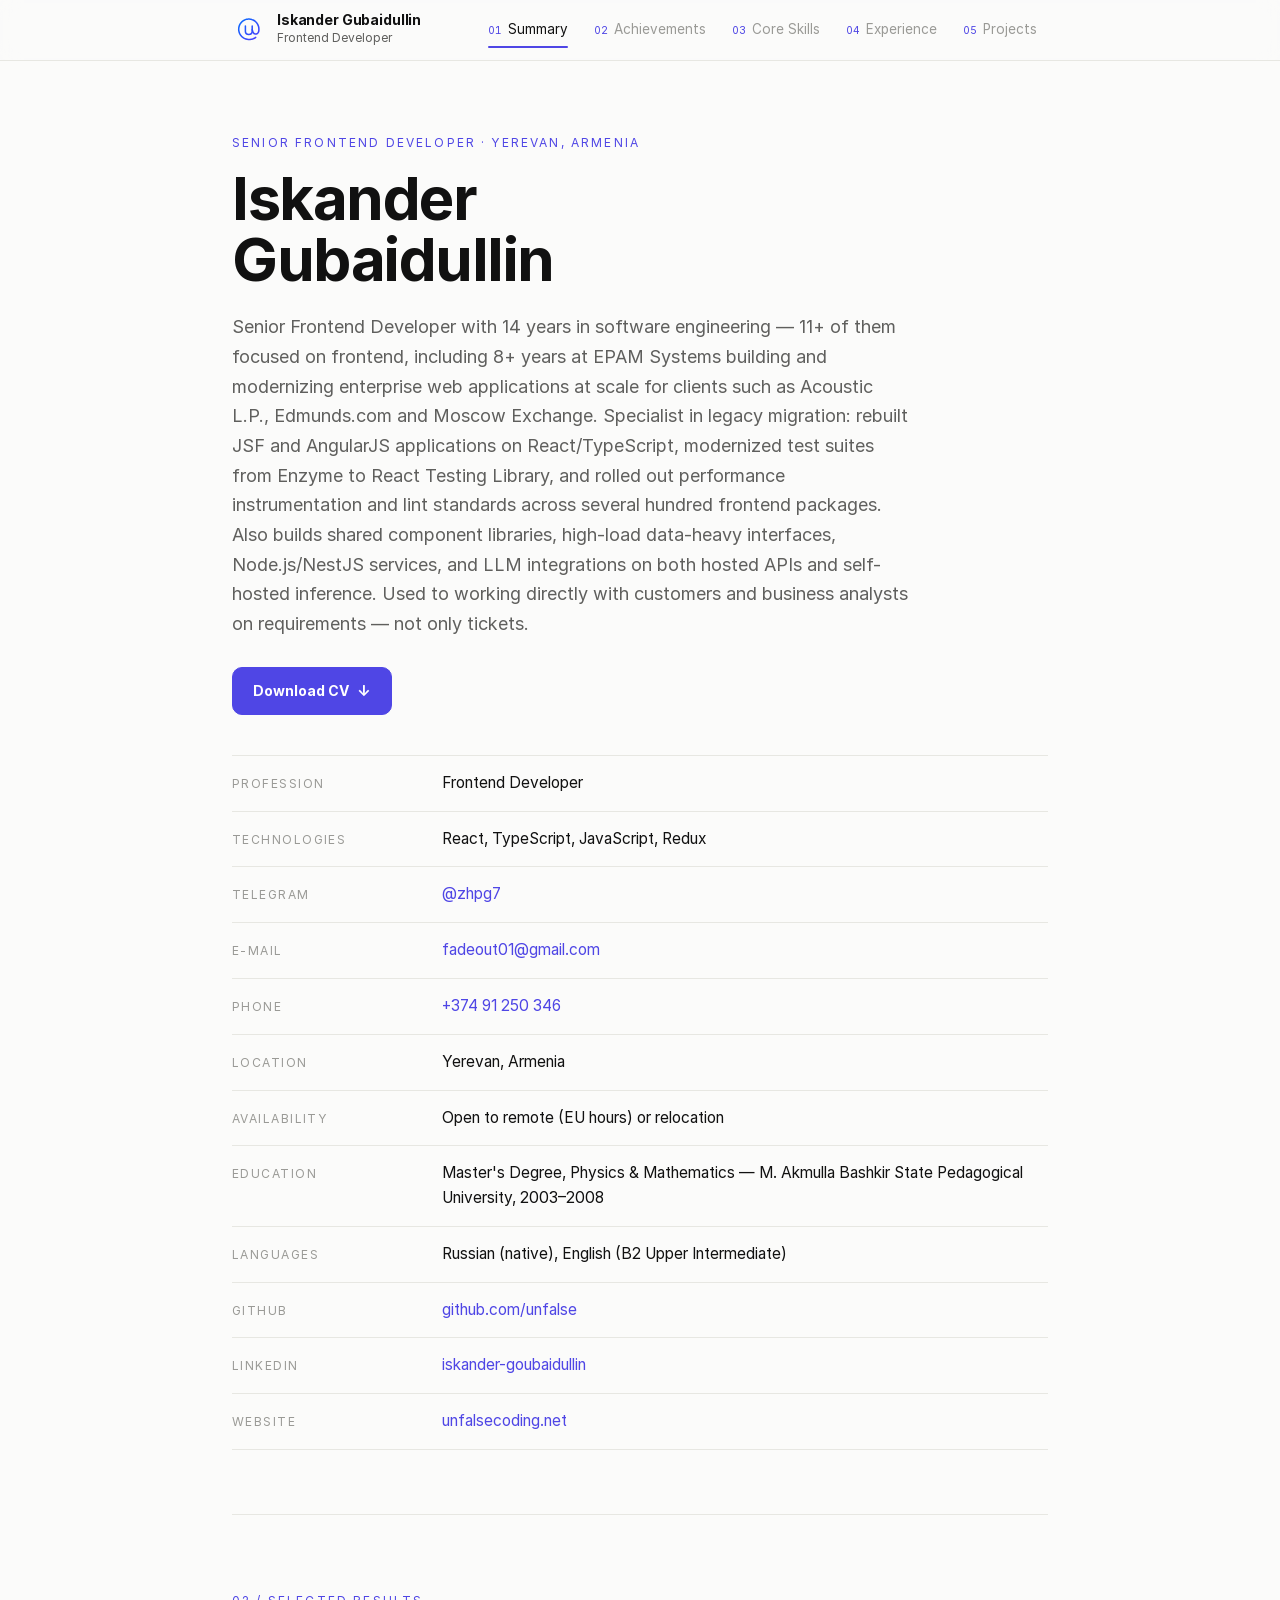
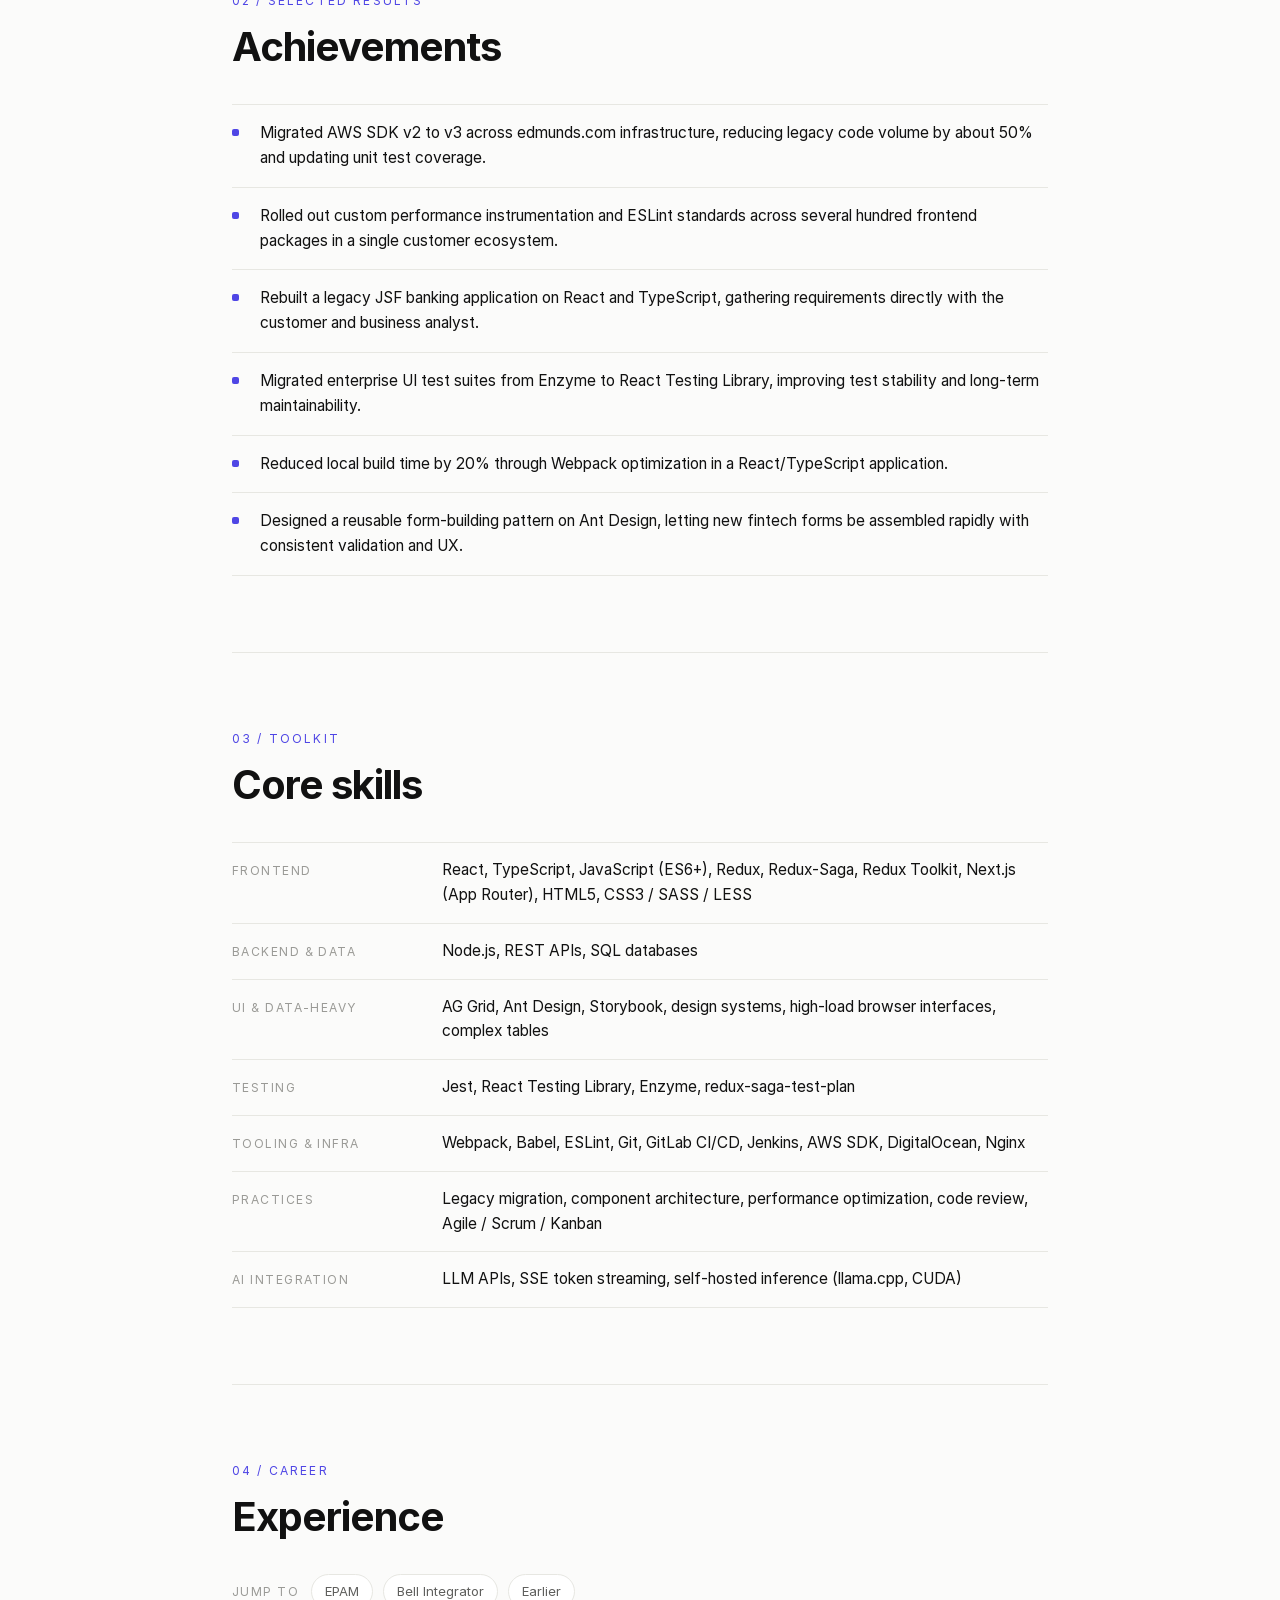
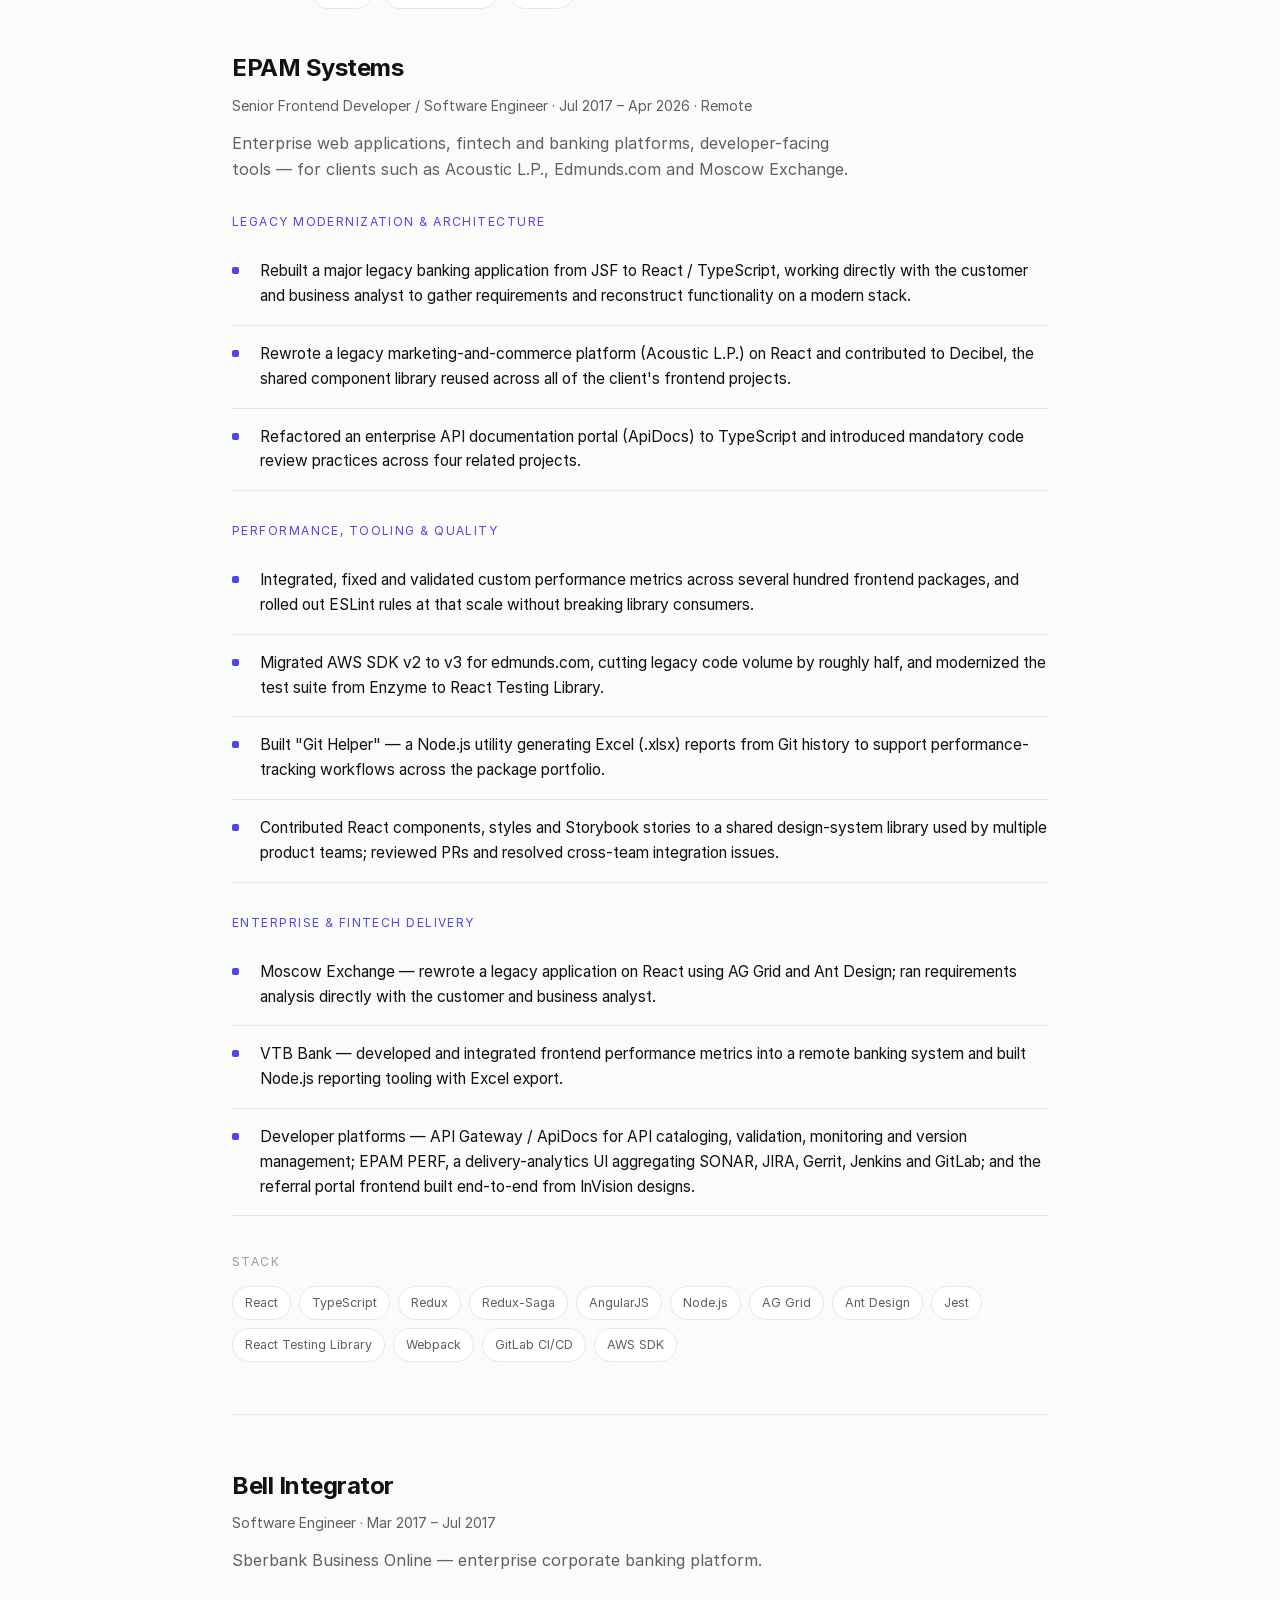
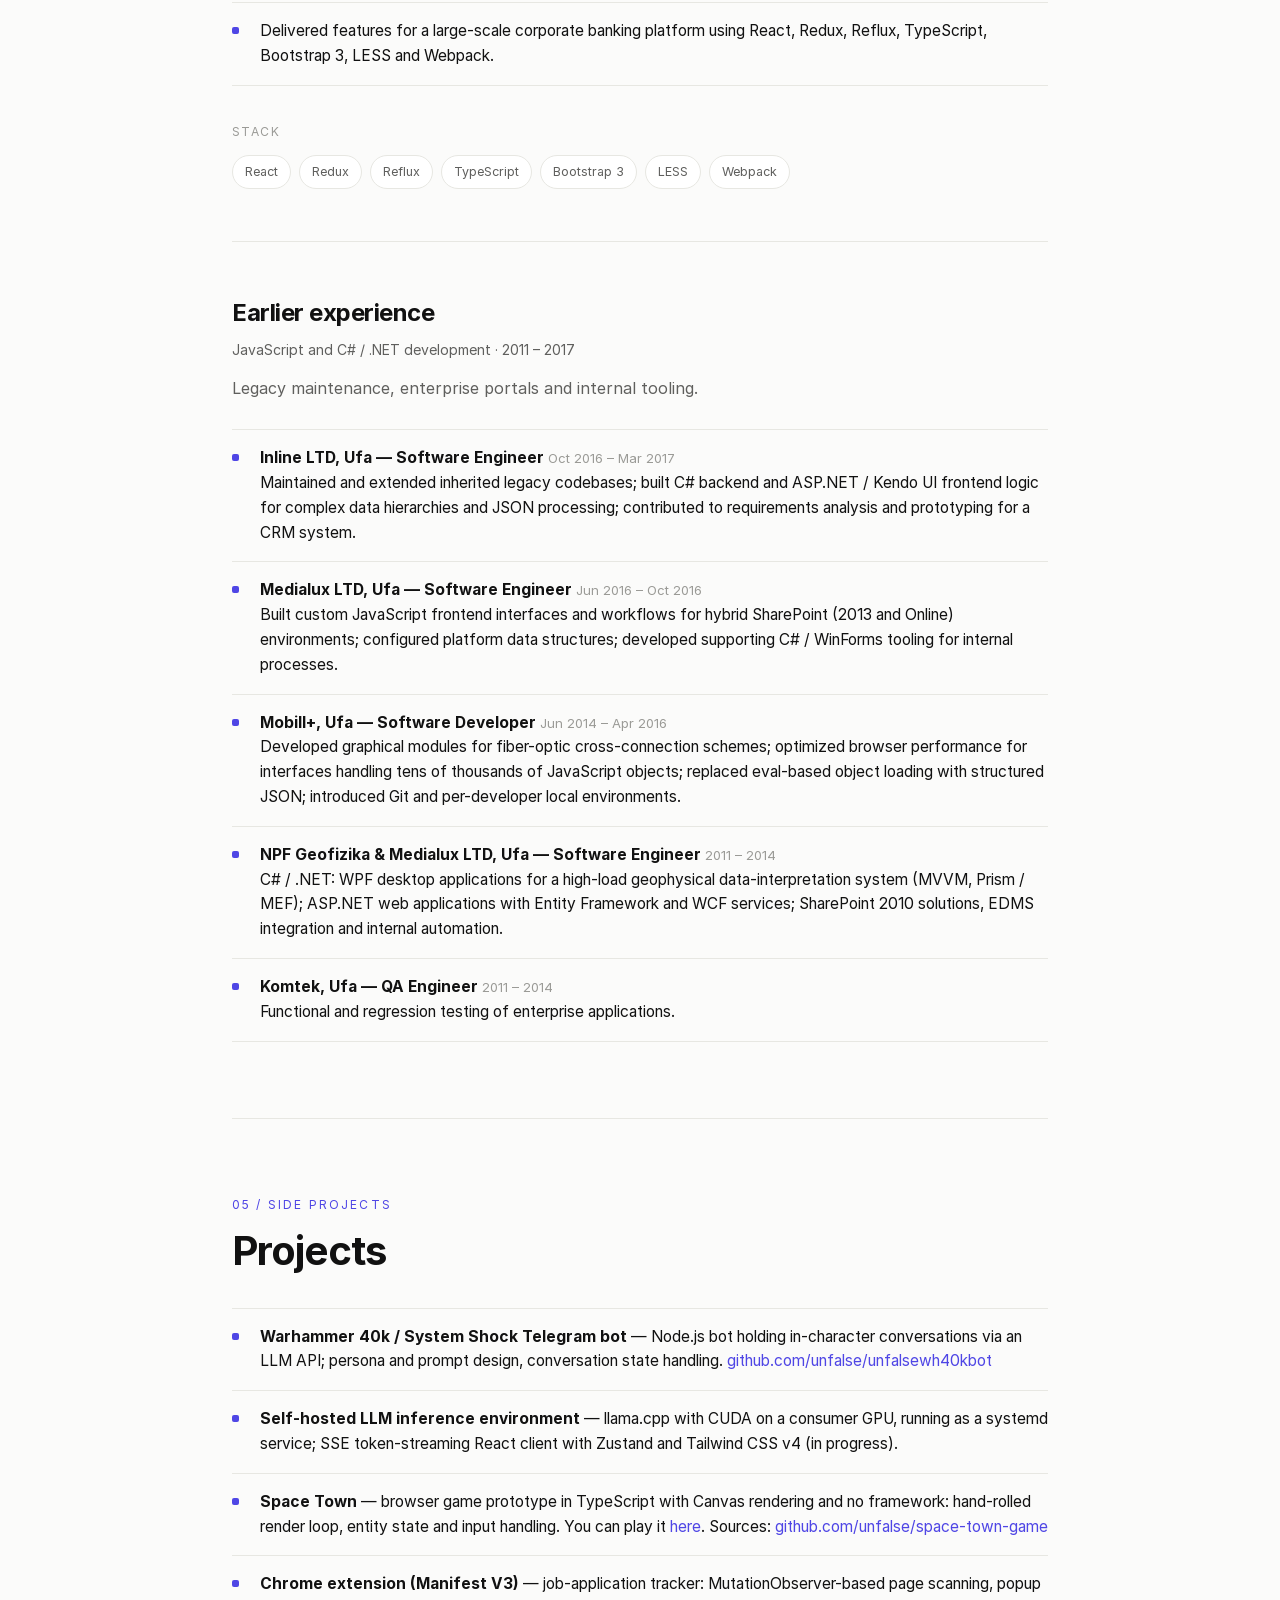
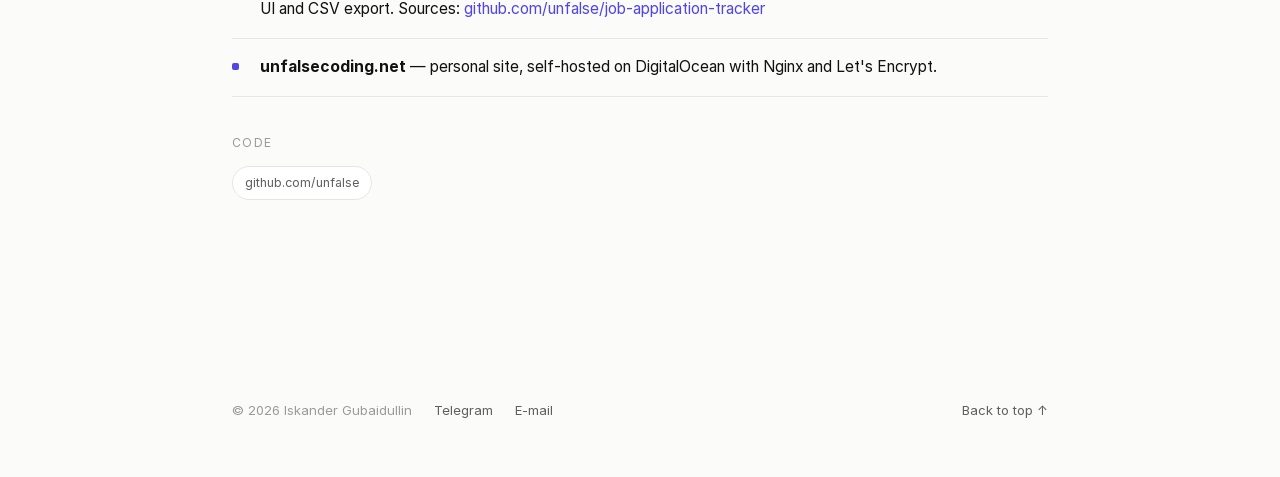
==== commit ef13afaa: "added a link to space town demo, and to a job tracker extension" ====
--- a/index.html
+++ b/index.html
@@ -268,8 +268,9 @@
             <ul class="work">
                 <li><strong>Warhammer 40k / System Shock Telegram bot</strong> — Node.js bot holding in-character conversations via an LLM API; persona and prompt design, conversation state handling. <a href="https://github.com/unfalse/unfalsewh40kbot" target="_blank" rel="noopener">github.com/unfalse/unfalsewh40kbot</a></li>
                 <li><strong>Self-hosted LLM inference environment</strong> — llama.cpp with CUDA on a consumer GPU, running as a systemd service; SSE token-streaming React client with Zustand and Tailwind CSS v4 (in progress).</li>
-                <li><strong>Space Town</strong> — browser game prototype in TypeScript with Canvas rendering and no framework: hand-rolled render loop, entity state and input handling. <a href="https://github.com/unfalse/space-town-game" target="_blank" rel="noopener">github.com/unfalse/space-town-game</a></li>
-                <li><strong>Chrome extension (Manifest V3)</strong> — job-application tracker: MutationObserver-based page scanning, popup UI and CSV export.</li>
+                <li><strong>Space Town</strong> — browser game prototype in TypeScript with Canvas rendering and no framework: hand-rolled render loop, entity state and input handling.
+                    You can play it <a href="https://st.unfalsecoding.net" target="_blank" rel="noopener">here</a>. Sources: <a href="https://github.com/unfalse/space-town-game" target="_blank" rel="noopener">github.com/unfalse/space-town-game</a></li>
+                <li><strong>Chrome extension (Manifest V3)</strong> — job-application tracker: MutationObserver-based page scanning, popup UI and CSV export. Sources: <a href="https://github.com/unfalse/job-application-tracker" target="_blank" rel="noopener">github.com/unfalse/job-application-tracker</a></li>
                 <li><strong>unfalsecoding.net</strong> — personal site, self-hosted on DigitalOcean with Nginx and Let's Encrypt.</li>
             </ul>
             <p class="tags-label">Code</p>
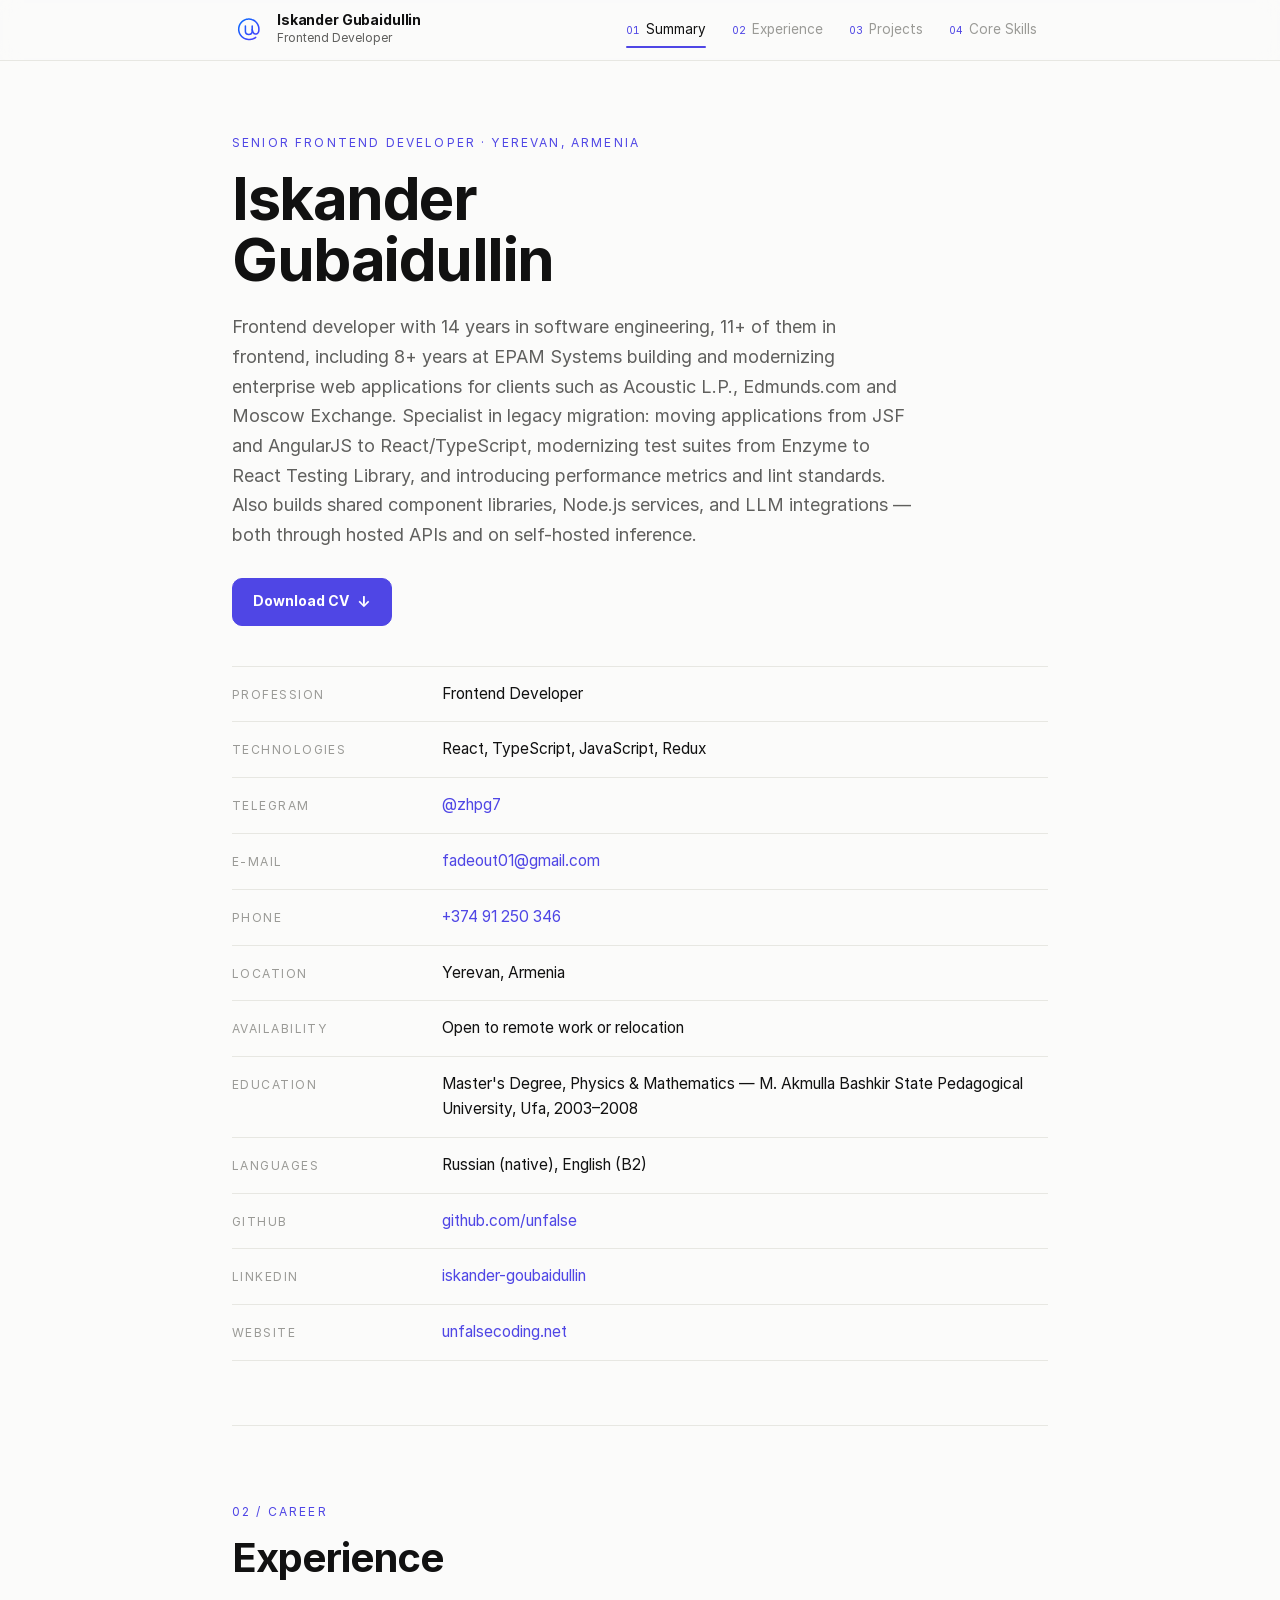
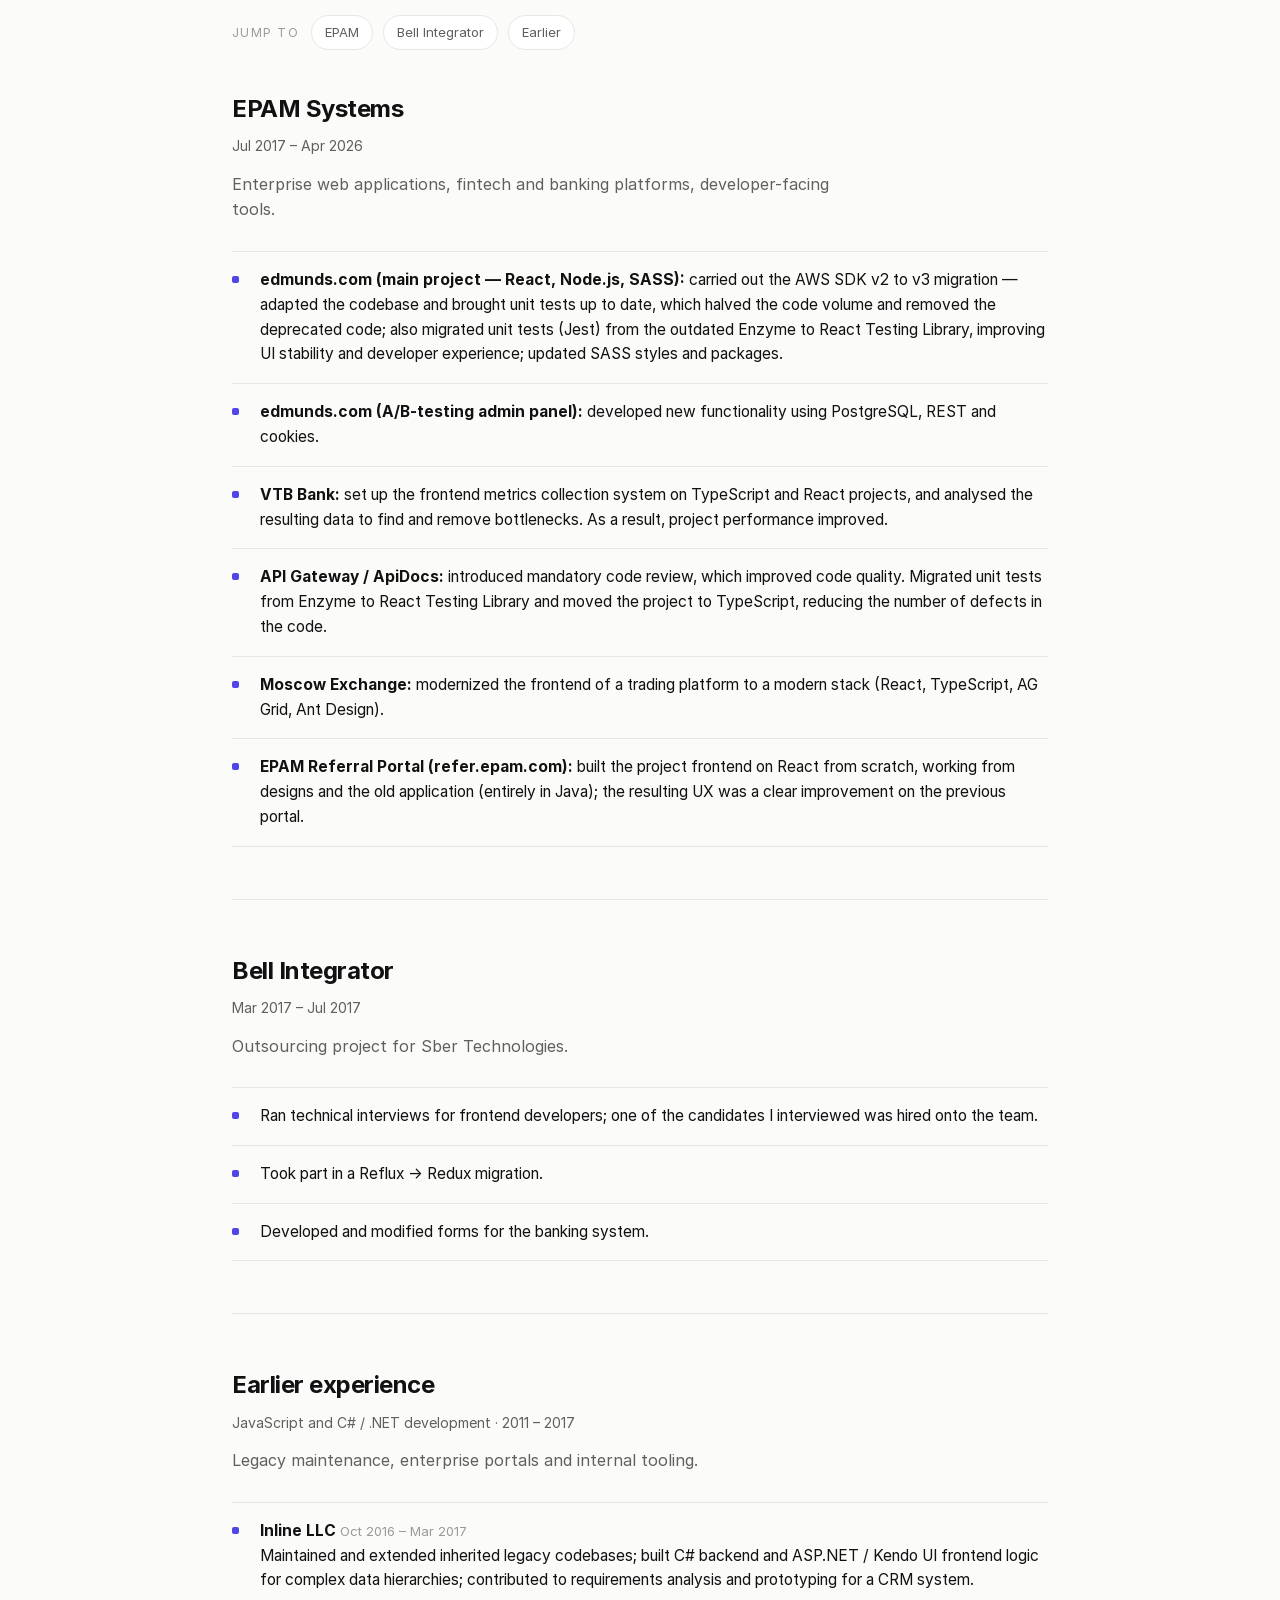
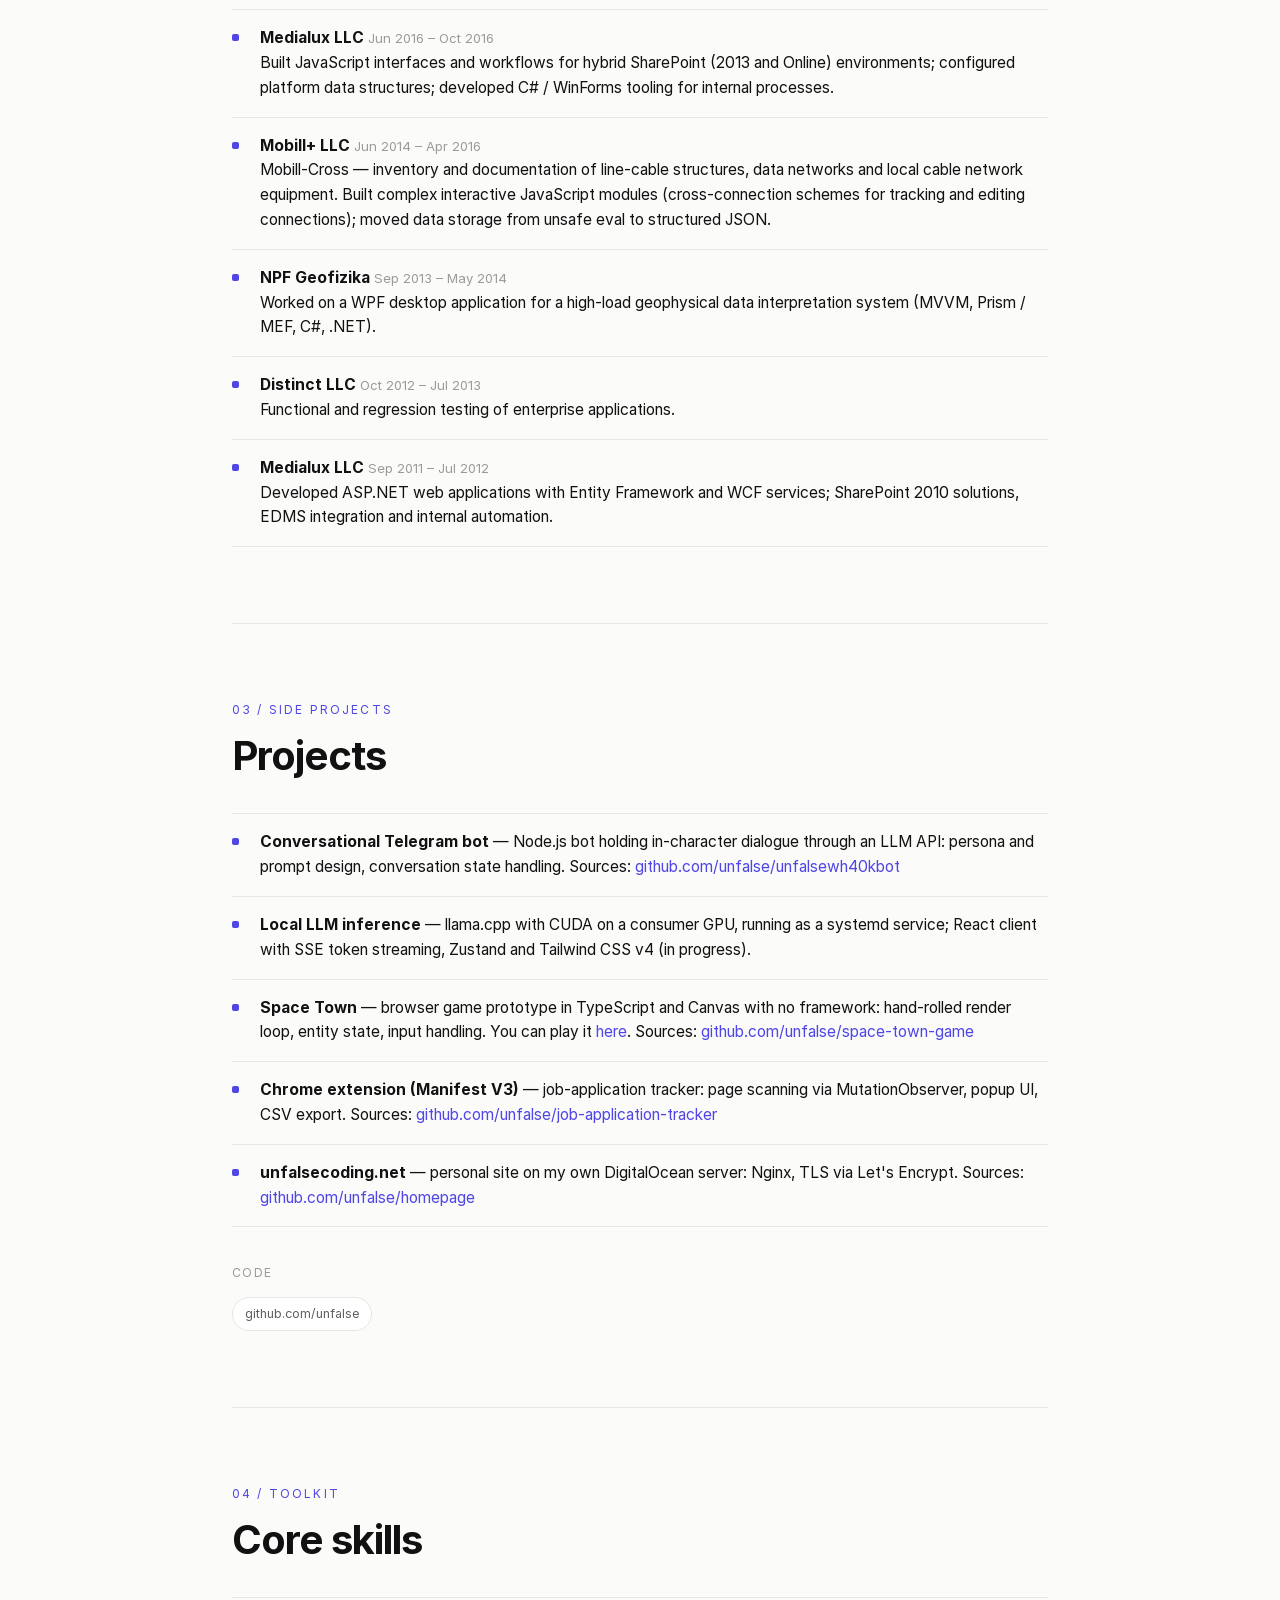
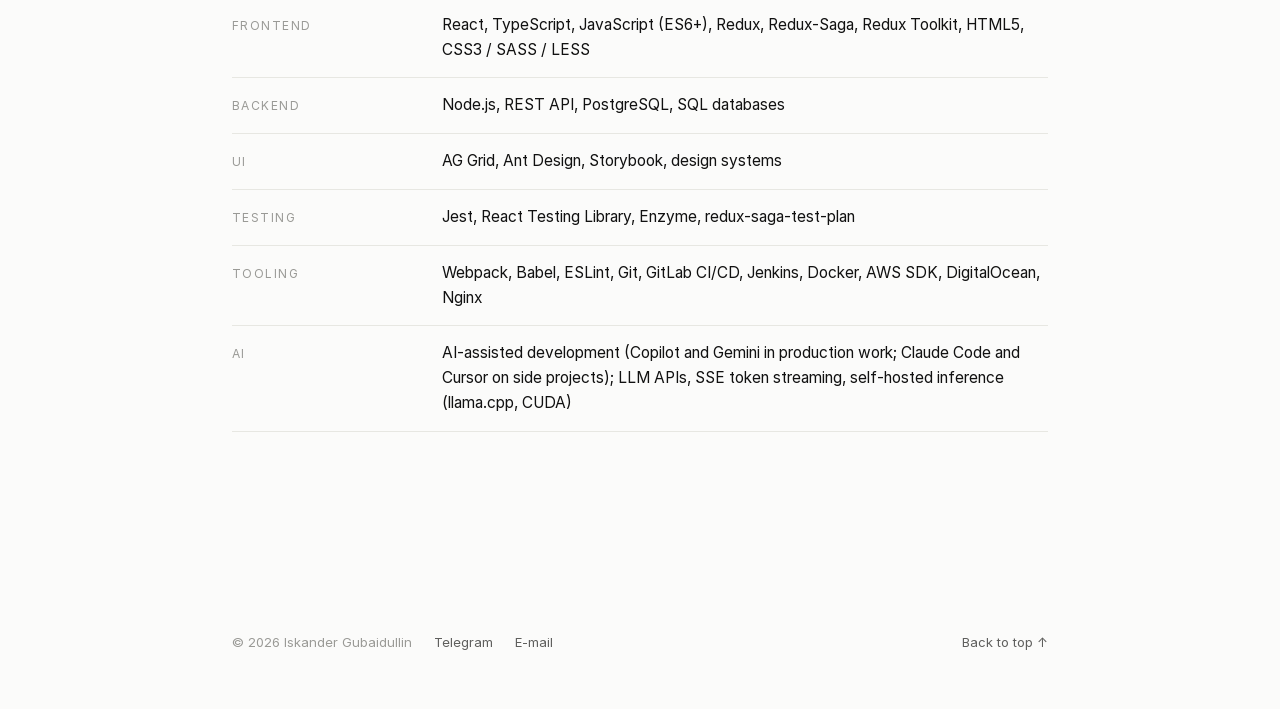
==== commit e7472249: "edited experience" ====
--- a/index.html
+++ b/index.html
@@ -30,10 +30,9 @@
             </a>
             <nav class="nav">
                 <a href="#summary"><span class="num">01</span>Summary</a>
-                <a href="#achievements"><span class="num">02</span>Achievements</a>
-                <a href="#coreskills"><span class="num">03</span>Core Skills</a>
-                <a href="#experience"><span class="num">04</span>Experience</a>
-                <a href="#projects"><span class="num">05</span>Projects</a>
+                <a href="#experience"><span class="num">02</span>Experience</a>
+                <a href="#projects"><span class="num">03</span>Projects</a>
+                <a href="#coreskills"><span class="num">04</span>Core Skills</a>
             </nav>
         </div>
     </header>
@@ -45,17 +44,14 @@
                 <p class="eyebrow">Senior Frontend Developer · Yerevan, Armenia</p>
                 <h1 class="section-title">Iskander<br>Gubaidullin</h1>
                 <p class="page-lead">
-Senior Frontend Developer with 14 years in software engineering — 11+ of them focused on frontend, including 8+ years at
-EPAM Systems building and modernizing enterprise web applications at scale for clients such as Acoustic L.P., Edmunds.com
-and Moscow Exchange.
-Specialist in legacy migration: rebuilt JSF and AngularJS applications on React/TypeScript, modernized test suites from Enzyme
-to React Testing Library, and rolled out performance instrumentation and lint standards across several hundred frontend
-packages. Also builds shared component libraries, high-load data-heavy interfaces, Node.js/NestJS services, and LLM
-integrations on both hosted APIs and self-hosted inference.
-Used to working directly with customers and business analysts on requirements — not only tickets.
+Frontend developer with 14 years in software engineering, 11+ of them in frontend, including 8+ years at EPAM Systems
+building and modernizing enterprise web applications for clients such as Acoustic L.P., Edmunds.com and Moscow Exchange.
+Specialist in legacy migration: moving applications from JSF and AngularJS to React/TypeScript, modernizing test suites
+from Enzyme to React Testing Library, and introducing performance metrics and lint standards. Also builds shared
+component libraries, Node.js services, and LLM integrations — both through hosted APIs and on self-hosted inference.
                 </p>
                 <p class="hero-actions">
-                    <a class="btn-download" href="Iskander_Gubaidullin_CV_EU.pdf" download>
+                    <a class="btn-download" href="Iskander_Gubaidullin_CV_EN.pdf" download>
                         Download CV <span aria-hidden="true">↓</span>
                     </a>
                 </p>
@@ -88,15 +84,15 @@
                 </div>
                 <div class="spec">
                     <dt>Availability</dt>
-                    <dd>Open to remote (EU hours) or relocation</dd>
+                    <dd>Open to remote work or relocation</dd>
                 </div>
                 <div class="spec">
                     <dt>Education</dt>
-                    <dd>Master's Degree, Physics &amp; Mathematics — M. Akmulla Bashkir State Pedagogical University, 2003–2008</dd>
+                    <dd>Master's Degree, Physics &amp; Mathematics — M. Akmulla Bashkir State Pedagogical University, Ufa, 2003–2008</dd>
                 </div>
                 <div class="spec">
                     <dt>Languages</dt>
-                    <dd>Russian (native), English (B2 Upper Intermediate)</dd>
+                    <dd>Russian (native), English (B2)</dd>
                 </div>
                 <div class="spec">
                     <dt>Github</dt>
@@ -113,64 +109,10 @@
             </dl>
         </section>
 
-        <!-- 02 · Achievements -->
-        <section class="section" id="achievements">
-            <div class="section-head">
-                <p class="eyebrow">02 / Selected results</p>
-                <h2 class="section-title">Achievements</h2>
-            </div>
-            <ul class="work">
-                <li>Migrated AWS SDK v2 to v3 across edmunds.com infrastructure, reducing legacy code volume by about 50% and updating unit test coverage.</li>
-                <li>Rolled out custom performance instrumentation and ESLint standards across several hundred frontend packages in a single customer ecosystem.</li>
-                <li>Rebuilt a legacy JSF banking application on React and TypeScript, gathering requirements directly with the customer and business analyst.</li>
-                <li>Migrated enterprise UI test suites from Enzyme to React Testing Library, improving test stability and long-term maintainability.</li>
-                <li>Reduced local build time by 20% through Webpack optimization in a React/TypeScript application.</li>
-                <li>Designed a reusable form-building pattern on Ant Design, letting new fintech forms be assembled rapidly with consistent validation and UX.</li>
-            </ul>
-        </section>
-
-        <!-- 03 · Core Skills -->
-        <section class="section" id="coreskills">
-            <div class="section-head">
-                <p class="eyebrow">03 / Toolkit</p>
-                <h2 class="section-title">Core skills</h2>
-            </div>
-            <dl class="specs tight">
-                <div class="spec">
-                    <dt>Frontend</dt>
-                    <dd>React, TypeScript, JavaScript (ES6+), Redux, Redux-Saga, Redux Toolkit, Next.js (App Router), HTML5, CSS3 / SASS / LESS</dd>
-                </div>
-                <div class="spec">
-                    <dt>Backend & data</dt>
-                    <dd>Node.js, REST APIs, SQL databases</dd>
-                </div>
-                <div class="spec">
-                    <dt>UI &amp; data-heavy</dt>
-                    <dd>AG Grid, Ant Design, Storybook, design systems, high-load browser interfaces, complex tables</dd>
-                </div>
-                <div class="spec">
-                    <dt>Testing</dt>
-                    <dd>Jest, React Testing Library, Enzyme, redux-saga-test-plan</dd>
-                </div>
-                <div class="spec">
-                    <dt>Tooling &amp; infra</dt>
-                    <dd>Webpack, Babel, ESLint, Git, GitLab CI/CD, Jenkins, AWS SDK, DigitalOcean, Nginx</dd>
-                </div>
-                <div class="spec">
-                    <dt>Practices</dt>
-                    <dd>Legacy migration, component architecture, performance optimization, code review, Agile / Scrum / Kanban</dd>
-                </div>
-                <div class="spec">
-                    <dt>AI integration</dt>
-                    <dd>LLM APIs, SSE token streaming, self-hosted inference (llama.cpp, CUDA)</dd>
-                </div>
-            </dl>
-        </section>
-
-        <!-- 04 · Experience -->
+        <!-- 02 · Experience -->
         <section class="section" id="experience">
             <div class="section-head">
-                <p class="eyebrow">04 / Career</p>
+                <p class="eyebrow">02 / Career</p>
                 <h2 class="section-title">Experience</h2>
             </div>
 
@@ -183,65 +125,26 @@
 
             <article class="role" id="exp-epam">
                 <h3 class="role-title">EPAM Systems</h3>
-                <p class="role-sub">Senior Frontend Developer / Software Engineer · Jul 2017 – Apr 2026 · Remote</p>
-                <p class="role-lead">Enterprise web applications, fintech and banking platforms, developer-facing tools — for clients such as Acoustic L.P., Edmunds.com and Moscow Exchange.</p>
-
-                <p class="role-group">Legacy modernization &amp; architecture</p>
+                <p class="role-sub">Jul 2017 – Apr 2026</p>
+                <p class="role-lead">Enterprise web applications, fintech and banking platforms, developer-facing tools.</p>
                 <ul class="work">
-                    <li>Rebuilt a major legacy banking application from JSF to React / TypeScript, working directly with the customer and business analyst to gather requirements and reconstruct functionality on a modern stack.</li>
-                    <li>Rewrote a legacy marketing-and-commerce platform (Acoustic L.P.) on React and contributed to Decibel, the shared component library reused across all of the client's frontend projects.</li>
-                    <li>Refactored an enterprise API documentation portal (ApiDocs) to TypeScript and introduced mandatory code review practices across four related projects.</li>
-                </ul>
-
-                <p class="role-group">Performance, tooling &amp; quality</p>
-                <ul class="work">
-                    <li>Integrated, fixed and validated custom performance metrics across several hundred frontend packages, and rolled out ESLint rules at that scale without breaking library consumers.</li>
-                    <li>Migrated AWS SDK v2 to v3 for edmunds.com, cutting legacy code volume by roughly half, and modernized the test suite from Enzyme to React Testing Library.</li>
-                    <li>Built "Git Helper" — a Node.js utility generating Excel (.xlsx) reports from Git history to support performance-tracking workflows across the package portfolio.</li>
-                    <li>Contributed React components, styles and Storybook stories to a shared design-system library used by multiple product teams; reviewed PRs and resolved cross-team integration issues.</li>
-                </ul>
-
-                <p class="role-group">Enterprise &amp; fintech delivery</p>
-                <ul class="work">
-                    <li>Moscow Exchange — rewrote a legacy application on React using AG Grid and Ant Design; ran requirements analysis directly with the customer and business analyst.</li>
-                    <li>VTB Bank — developed and integrated frontend performance metrics into a remote banking system and built Node.js reporting tooling with Excel export.</li>
-                    <li>Developer platforms — API Gateway / ApiDocs for API cataloging, validation, monitoring and version management; EPAM PERF, a delivery-analytics UI aggregating SONAR, JIRA, Gerrit, Jenkins and GitLab; and the referral portal frontend built end-to-end from InVision designs.</li>
-                </ul>
-
-                <p class="tags-label">Stack</p>
-                <ul class="tags">
-                    <li class="tag">React</li>
-                    <li class="tag">TypeScript</li>
-                    <li class="tag">Redux</li>
-                    <li class="tag">Redux-Saga</li>
-                    <li class="tag">AngularJS</li>
-                    <li class="tag">Node.js</li>
-                    <li class="tag">AG Grid</li>
-                    <li class="tag">Ant Design</li>
-                    <li class="tag">Jest</li>
-                    <li class="tag">React Testing Library</li>
-                    <li class="tag">Webpack</li>
-                    <li class="tag">GitLab CI/CD</li>
-                    <li class="tag">AWS SDK</li>
+                    <li><strong>edmunds.com (main project — React, Node.js, SASS):</strong> carried out the AWS SDK v2 to v3 migration — adapted the codebase and brought unit tests up to date, which halved the code volume and removed the deprecated code; also migrated unit tests (Jest) from the outdated Enzyme to React Testing Library, improving UI stability and developer experience; updated SASS styles and packages.</li>
+                    <li><strong>edmunds.com (A/B-testing admin panel):</strong> developed new functionality using PostgreSQL, REST and cookies.</li>
+                    <li><strong>VTB Bank:</strong> set up the frontend metrics collection system on TypeScript and React projects, and analysed the resulting data to find and remove bottlenecks. As a result, project performance improved.</li>
+                    <li><strong>API Gateway / ApiDocs:</strong> introduced mandatory code review, which improved code quality. Migrated unit tests from Enzyme to React Testing Library and moved the project to TypeScript, reducing the number of defects in the code.</li>
+                    <li><strong>Moscow Exchange:</strong> modernized the frontend of a trading platform to a modern stack (React, TypeScript, AG Grid, Ant Design).</li>
+                    <li><strong>EPAM Referral Portal (refer.epam.com):</strong> built the project frontend on React from scratch, working from designs and the old application (entirely in Java); the resulting UX was a clear improvement on the previous portal.</li>
                 </ul>
             </article>
 
             <article class="role" id="exp-bell">
                 <h3 class="role-title">Bell Integrator</h3>
-                <p class="role-sub">Software Engineer · Mar 2017 – Jul 2017</p>
-                <p class="role-lead">Sberbank Business Online — enterprise corporate banking platform.</p>
+                <p class="role-sub">Mar 2017 – Jul 2017</p>
+                <p class="role-lead">Outsourcing project for Sber Technologies.</p>
                 <ul class="work">
-                    <li>Delivered features for a large-scale corporate banking platform using React, Redux, Reflux, TypeScript, Bootstrap 3, LESS and Webpack.</li>
-                </ul>
-                <p class="tags-label">Stack</p>
-                <ul class="tags">
-                    <li class="tag">React</li>
-                    <li class="tag">Redux</li>
-                    <li class="tag">Reflux</li>
-                    <li class="tag">TypeScript</li>
-                    <li class="tag">Bootstrap 3</li>
-                    <li class="tag">LESS</li>
-                    <li class="tag">Webpack</li>
+                    <li>Ran technical interviews for frontend developers; one of the candidates I interviewed was hired onto the team.</li>
+                    <li>Took part in a Reflux → Redux migration.</li>
+                    <li>Developed and modified forms for the banking system.</li>
                 </ul>
             </article>
 
@@ -250,34 +153,70 @@
                 <p class="role-sub">JavaScript and C# / .NET development · 2011 – 2017</p>
                 <p class="role-lead">Legacy maintenance, enterprise portals and internal tooling.</p>
                 <ul class="work">
-                    <li><strong>Inline LTD, Ufa — Software Engineer</strong> <span class="when">Oct 2016 – Mar 2017</span><br>Maintained and extended inherited legacy codebases; built C# backend and ASP.NET / Kendo UI frontend logic for complex data hierarchies and JSON processing; contributed to requirements analysis and prototyping for a CRM system.</li>
-                    <li><strong>Medialux LTD, Ufa — Software Engineer</strong> <span class="when">Jun 2016 – Oct 2016</span><br>Built custom JavaScript frontend interfaces and workflows for hybrid SharePoint (2013 and Online) environments; configured platform data structures; developed supporting C# / WinForms tooling for internal processes.</li>
-                    <li><strong>Mobill+, Ufa — Software Developer</strong> <span class="when">Jun 2014 – Apr 2016</span><br>Developed graphical modules for fiber-optic cross-connection schemes; optimized browser performance for interfaces handling tens of thousands of JavaScript objects; replaced eval-based object loading with structured JSON; introduced Git and per-developer local environments.</li>
-                    <li><strong>NPF Geofizika &amp; Medialux LTD, Ufa — Software Engineer</strong> <span class="when">2011 – 2014</span><br>C# / .NET: WPF desktop applications for a high-load geophysical data-interpretation system (MVVM, Prism / MEF); ASP.NET web applications with Entity Framework and WCF services; SharePoint 2010 solutions, EDMS integration and internal automation.</li>
-                    <li><strong>Komtek, Ufa — QA Engineer</strong> <span class="when">2011 – 2014</span><br>Functional and regression testing of enterprise applications.</li>
+                    <li><strong>Inline LLC</strong> <span class="when">Oct 2016 – Mar 2017</span><br>Maintained and extended inherited legacy codebases; built C# backend and ASP.NET / Kendo UI frontend logic for complex data hierarchies; contributed to requirements analysis and prototyping for a CRM system.</li>
+                    <li><strong>Medialux LLC</strong> <span class="when">Jun 2016 – Oct 2016</span><br>Built JavaScript interfaces and workflows for hybrid SharePoint (2013 and Online) environments; configured platform data structures; developed C# / WinForms tooling for internal processes.</li>
+                    <li><strong>Mobill+ LLC</strong> <span class="when">Jun 2014 – Apr 2016</span><br>Mobill-Cross — inventory and documentation of line-cable structures, data networks and local cable network equipment. Built complex interactive JavaScript modules (cross-connection schemes for tracking and editing connections); moved data storage from unsafe eval to structured JSON.</li>
+                    <li><strong>NPF Geofizika</strong> <span class="when">Sep 2013 – May 2014</span><br>Worked on a WPF desktop application for a high-load geophysical data interpretation system (MVVM, Prism / MEF, C#, .NET).</li>
+                    <li><strong>Distinct LLC</strong> <span class="when">Oct 2012 – Jul 2013</span><br>Functional and regression testing of enterprise applications.</li>
+                    <li><strong>Medialux LLC</strong> <span class="when">Sep 2011 – Jul 2012</span><br>Developed ASP.NET web applications with Entity Framework and WCF services; SharePoint 2010 solutions, EDMS integration and internal automation.</li>
                 </ul>
             </article>
         </section>
 
-        <!-- 05 · Projects -->
+        <!-- 03 · Projects -->
         <section class="section" id="projects">
             <div class="section-head">
-                <p class="eyebrow">05 / Side projects</p>
+                <p class="eyebrow">03 / Side projects</p>
                 <h2 class="section-title">Projects</h2>
             </div>
             <ul class="work">
-                <li><strong>Warhammer 40k / System Shock Telegram bot</strong> — Node.js bot holding in-character conversations via an LLM API; persona and prompt design, conversation state handling. <a href="https://github.com/unfalse/unfalsewh40kbot" target="_blank" rel="noopener">github.com/unfalse/unfalsewh40kbot</a></li>
-                <li><strong>Self-hosted LLM inference environment</strong> — llama.cpp with CUDA on a consumer GPU, running as a systemd service; SSE token-streaming React client with Zustand and Tailwind CSS v4 (in progress).</li>
-                <li><strong>Space Town</strong> — browser game prototype in TypeScript with Canvas rendering and no framework: hand-rolled render loop, entity state and input handling.
+                <li><strong>Conversational Telegram bot</strong> — Node.js bot holding in-character dialogue through an LLM API: persona and prompt design, conversation state handling. Sources: <a href="https://github.com/unfalse/unfalsewh40kbot" target="_blank" rel="noopener">github.com/unfalse/unfalsewh40kbot</a></li>
+                <li><strong>Local LLM inference</strong> — llama.cpp with CUDA on a consumer GPU, running as a systemd service; React client with SSE token streaming, Zustand and Tailwind CSS v4 (in progress).</li>
+                <li><strong>Space Town</strong> — browser game prototype in TypeScript and Canvas with no framework: hand-rolled render loop, entity state, input handling.
                     You can play it <a href="https://st.unfalsecoding.net" target="_blank" rel="noopener">here</a>. Sources: <a href="https://github.com/unfalse/space-town-game" target="_blank" rel="noopener">github.com/unfalse/space-town-game</a></li>
-                <li><strong>Chrome extension (Manifest V3)</strong> — job-application tracker: MutationObserver-based page scanning, popup UI and CSV export. Sources: <a href="https://github.com/unfalse/job-application-tracker" target="_blank" rel="noopener">github.com/unfalse/job-application-tracker</a></li>
-                <li><strong>unfalsecoding.net</strong> — personal site, self-hosted on DigitalOcean with Nginx and Let's Encrypt.</li>
+                <li><strong>Chrome extension (Manifest V3)</strong> — job-application tracker: page scanning via MutationObserver, popup UI, CSV export. Sources: <a href="https://github.com/unfalse/job-application-tracker" target="_blank" rel="noopener">github.com/unfalse/job-application-tracker</a></li>
+                <li><strong>unfalsecoding.net</strong> — personal site on my own DigitalOcean server: Nginx, TLS via Let's Encrypt. Sources: <a href="https://github.com/unfalse/homepage" target="_blank" rel="noopener">github.com/unfalse/homepage</a></li>
             </ul>
             <p class="tags-label">Code</p>
             <ul class="tags">
                 <li class="tag"><a href="https://github.com/unfalse" target="_blank" rel="noopener">github.com/unfalse</a></li>
             </ul>
         </section>
+
+        <!-- 04 · Core Skills -->
+        <section class="section" id="coreskills">
+            <div class="section-head">
+                <p class="eyebrow">04 / Toolkit</p>
+                <h2 class="section-title">Core skills</h2>
+            </div>
+            <dl class="specs tight">
+                <div class="spec">
+                    <dt>Frontend</dt>
+                    <dd>React, TypeScript, JavaScript (ES6+), Redux, Redux-Saga, Redux Toolkit, HTML5, CSS3 / SASS / LESS</dd>
+                </div>
+                <div class="spec">
+                    <dt>Backend</dt>
+                    <dd>Node.js, REST API, PostgreSQL, SQL databases</dd>
+                </div>
+                <div class="spec">
+                    <dt>UI</dt>
+                    <dd>AG Grid, Ant Design, Storybook, design systems</dd>
+                </div>
+                <div class="spec">
+                    <dt>Testing</dt>
+                    <dd>Jest, React Testing Library, Enzyme, redux-saga-test-plan</dd>
+                </div>
+                <div class="spec">
+                    <dt>Tooling</dt>
+                    <dd>Webpack, Babel, ESLint, Git, GitLab CI/CD, Jenkins, Docker, AWS SDK, DigitalOcean, Nginx</dd>
+                </div>
+                <div class="spec">
+                    <dt>AI</dt>
+                    <dd>AI-assisted development (Copilot and Gemini in production work; Claude Code and Cursor on side projects); LLM APIs, SSE token streaming, self-hosted inference (llama.cpp, CUDA)</dd>
+                </div>
+            </dl>
+        </section>
+
     </div>
 
     <footer class="site-footer">
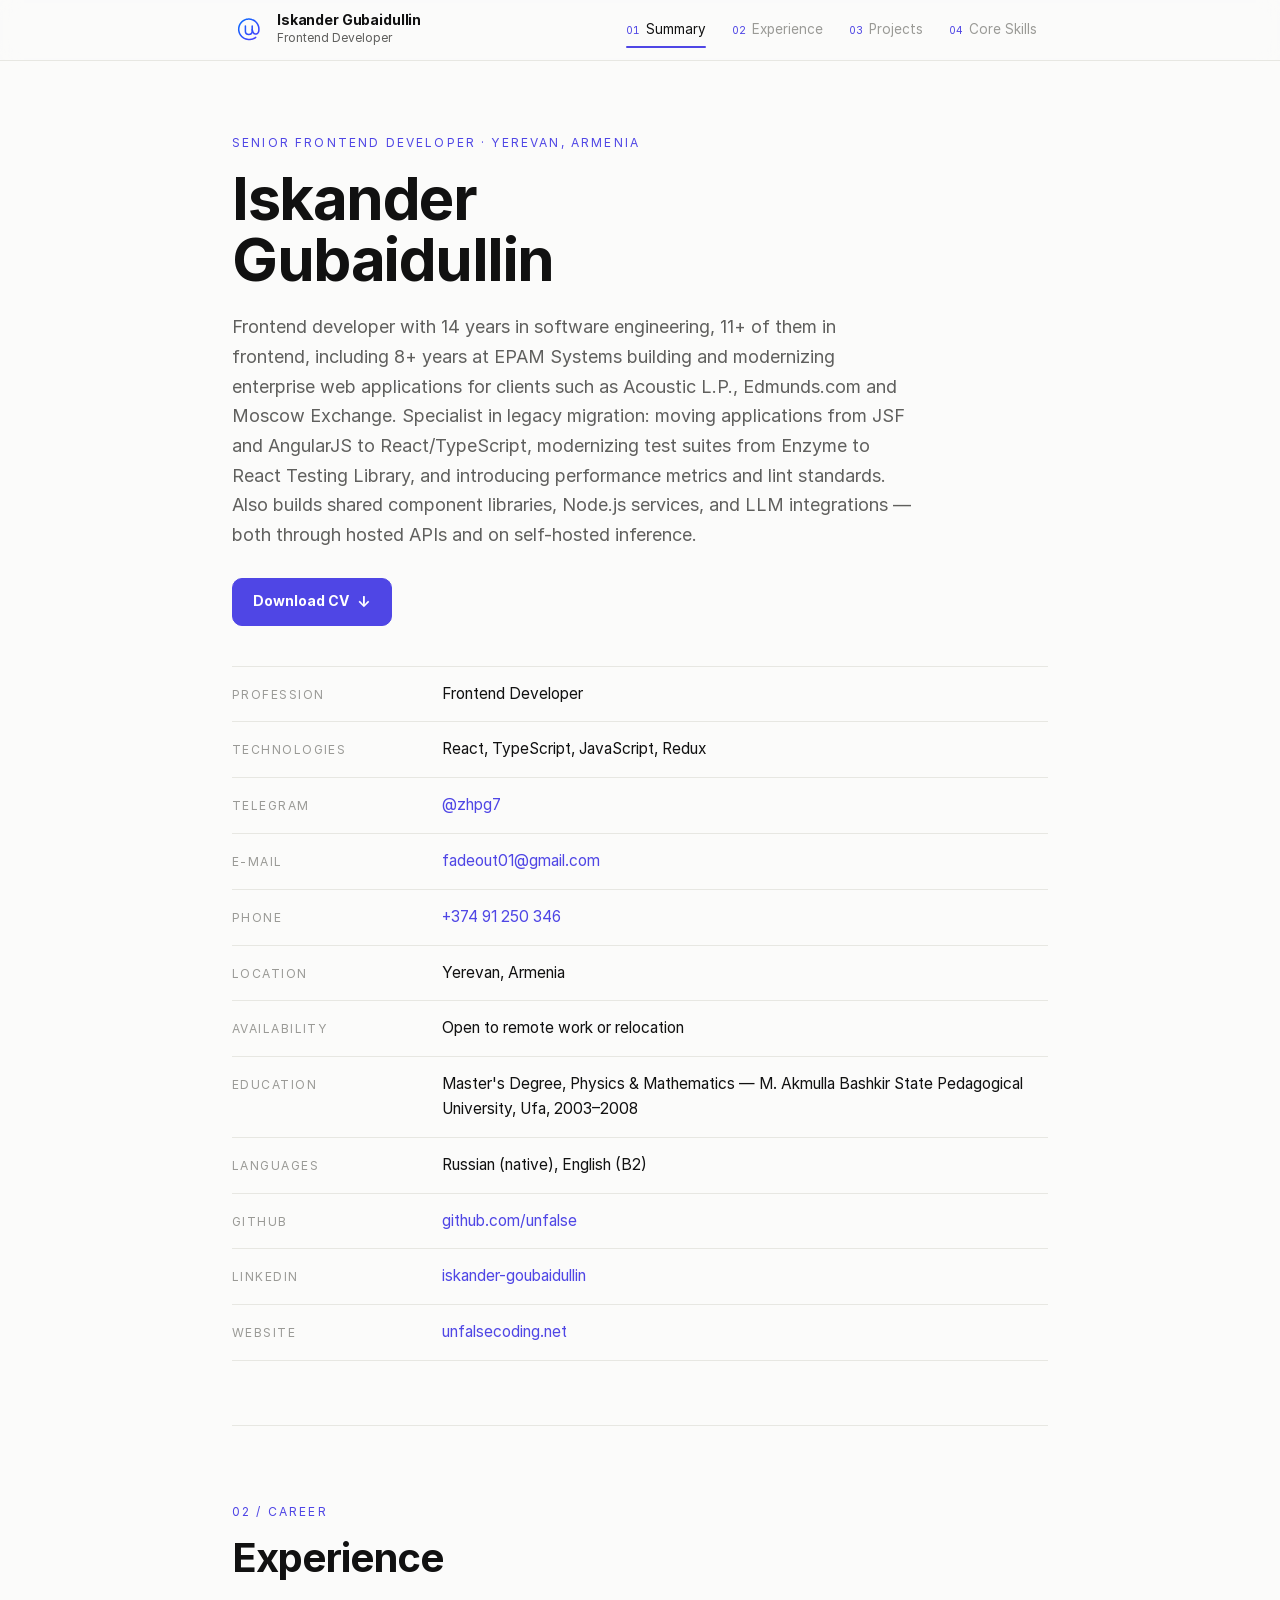
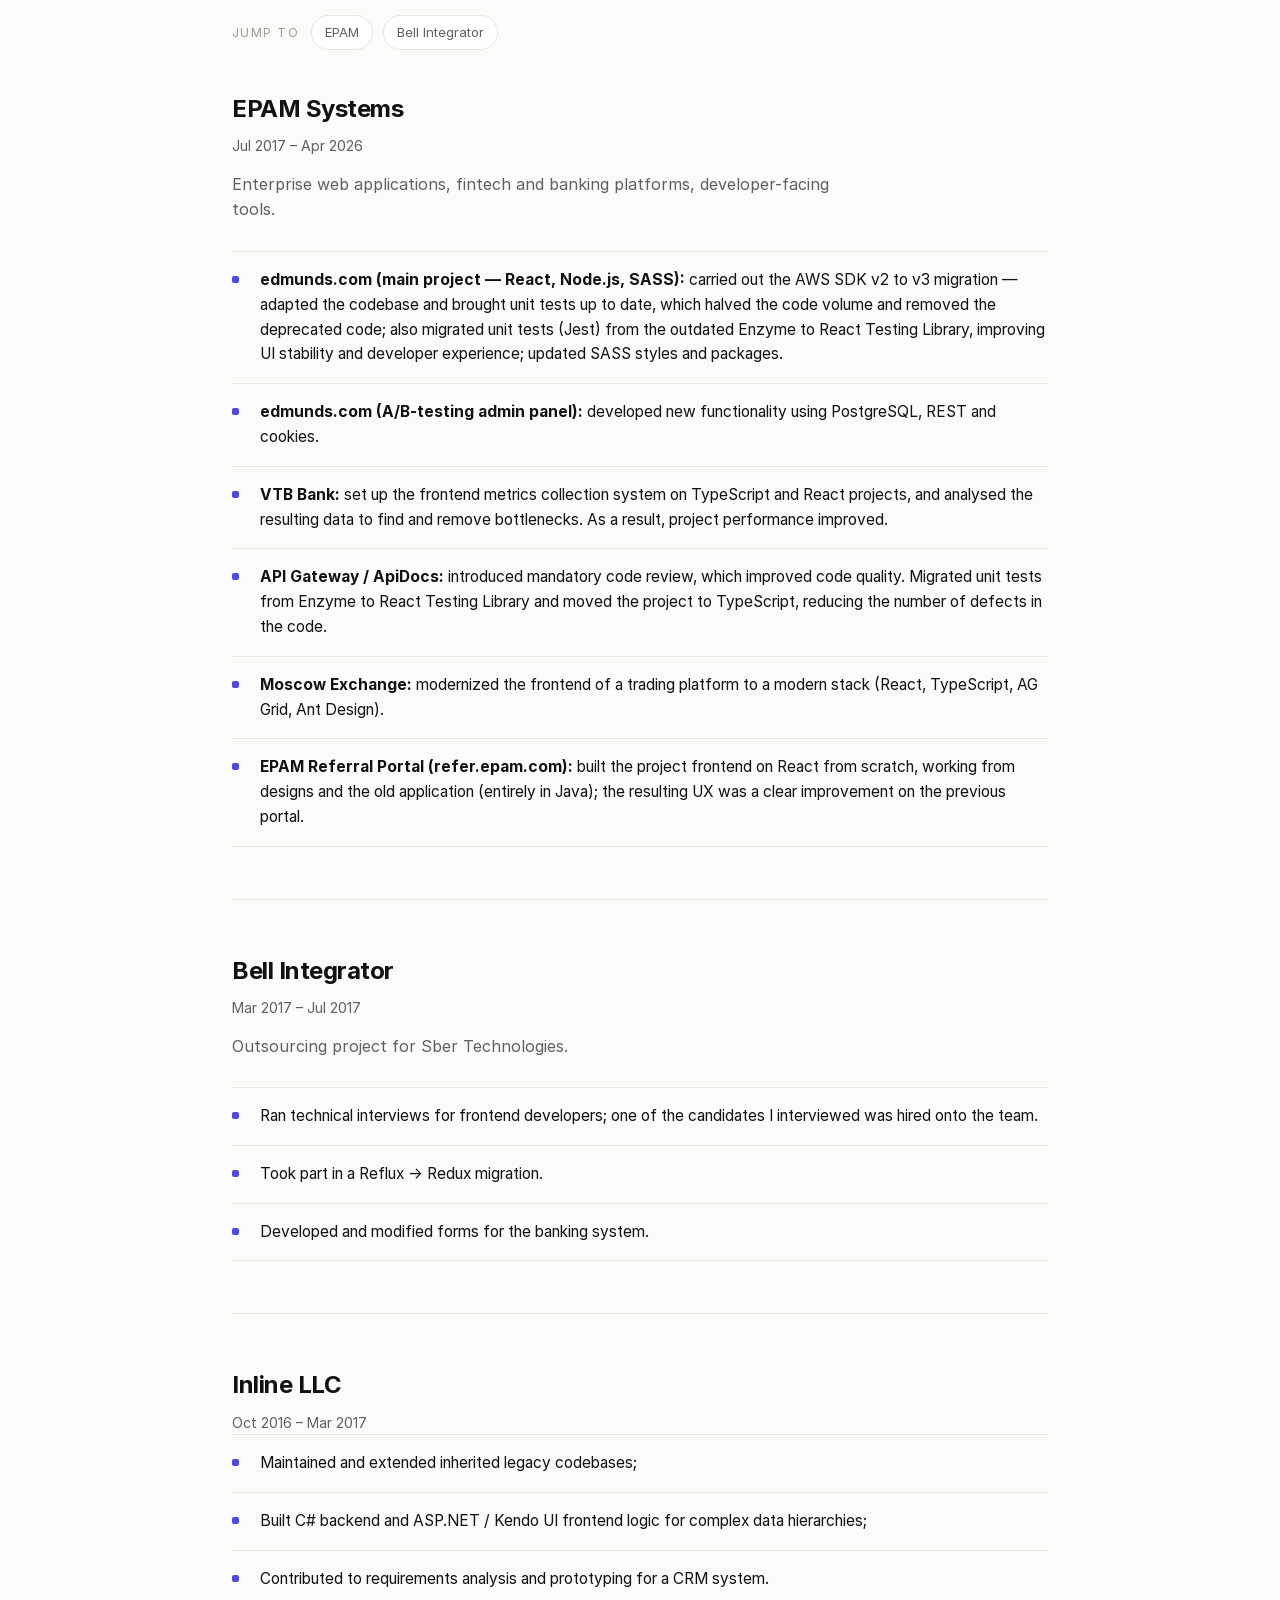
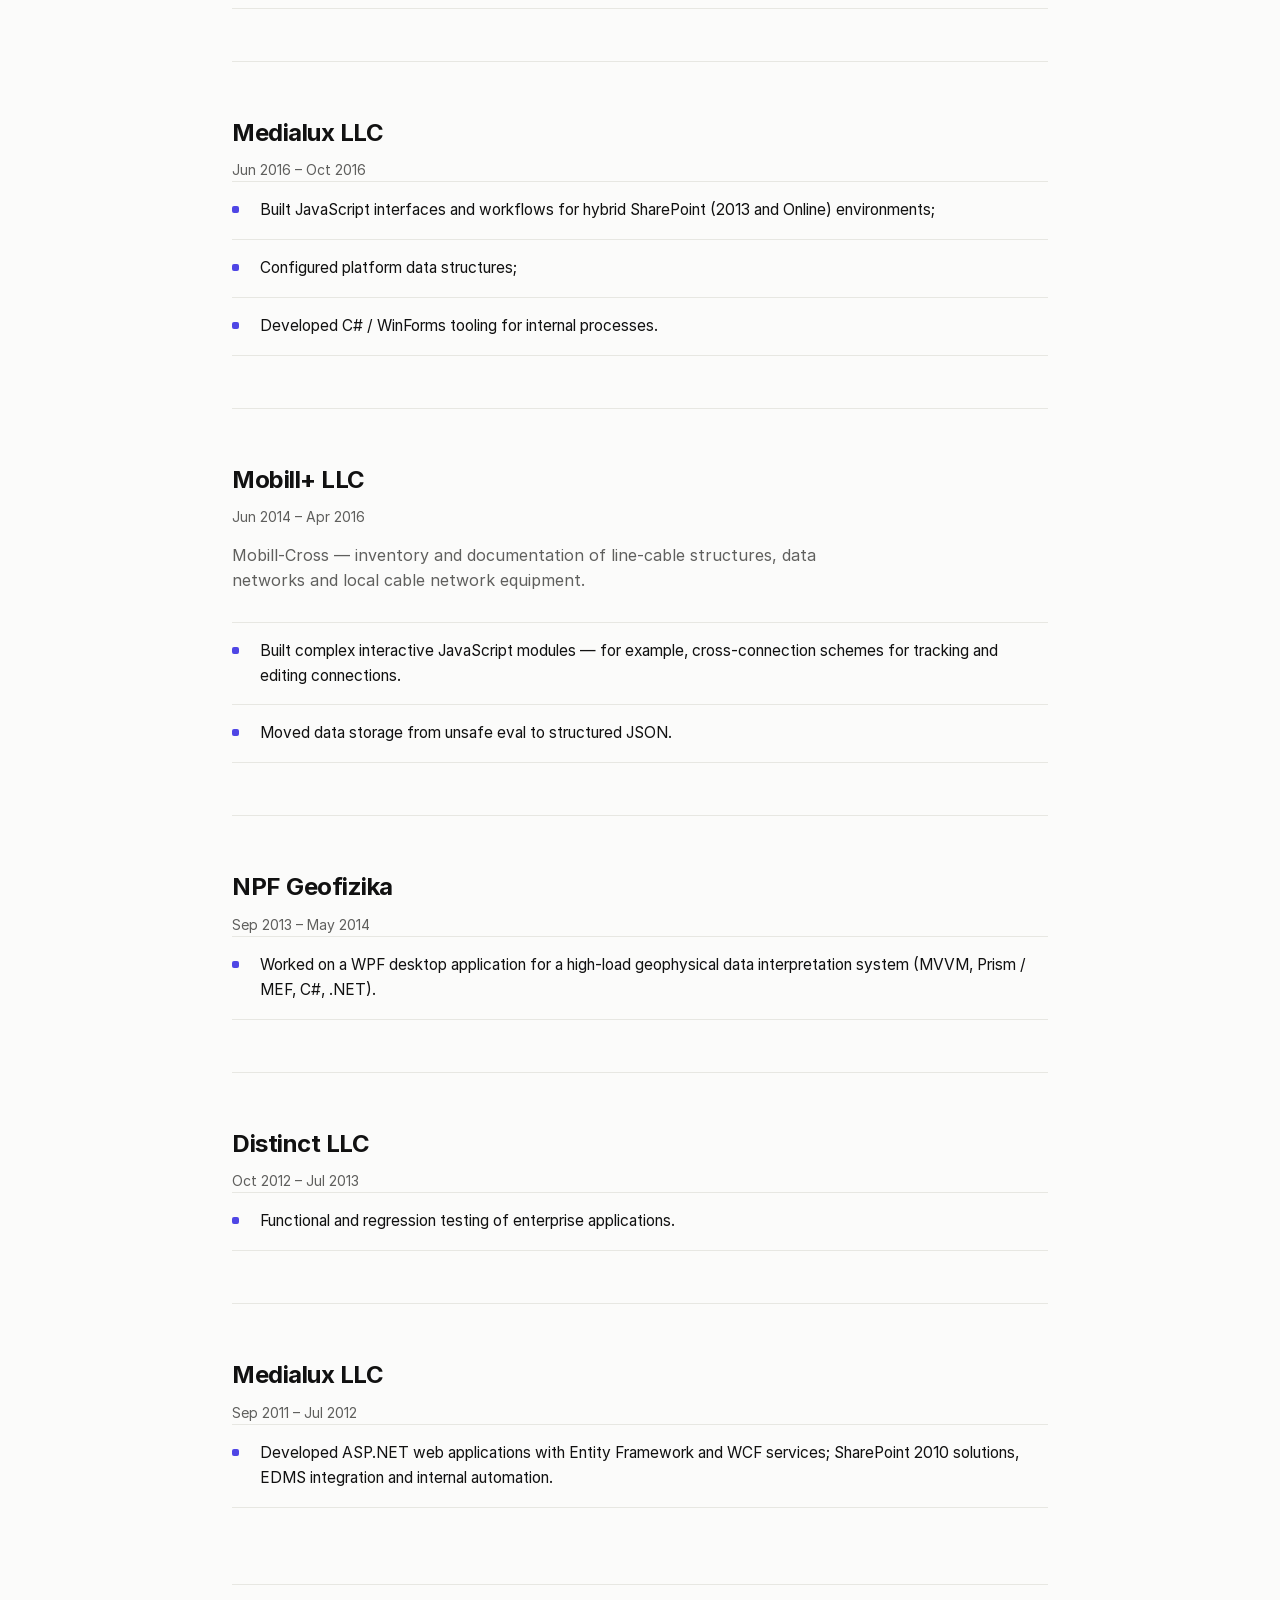
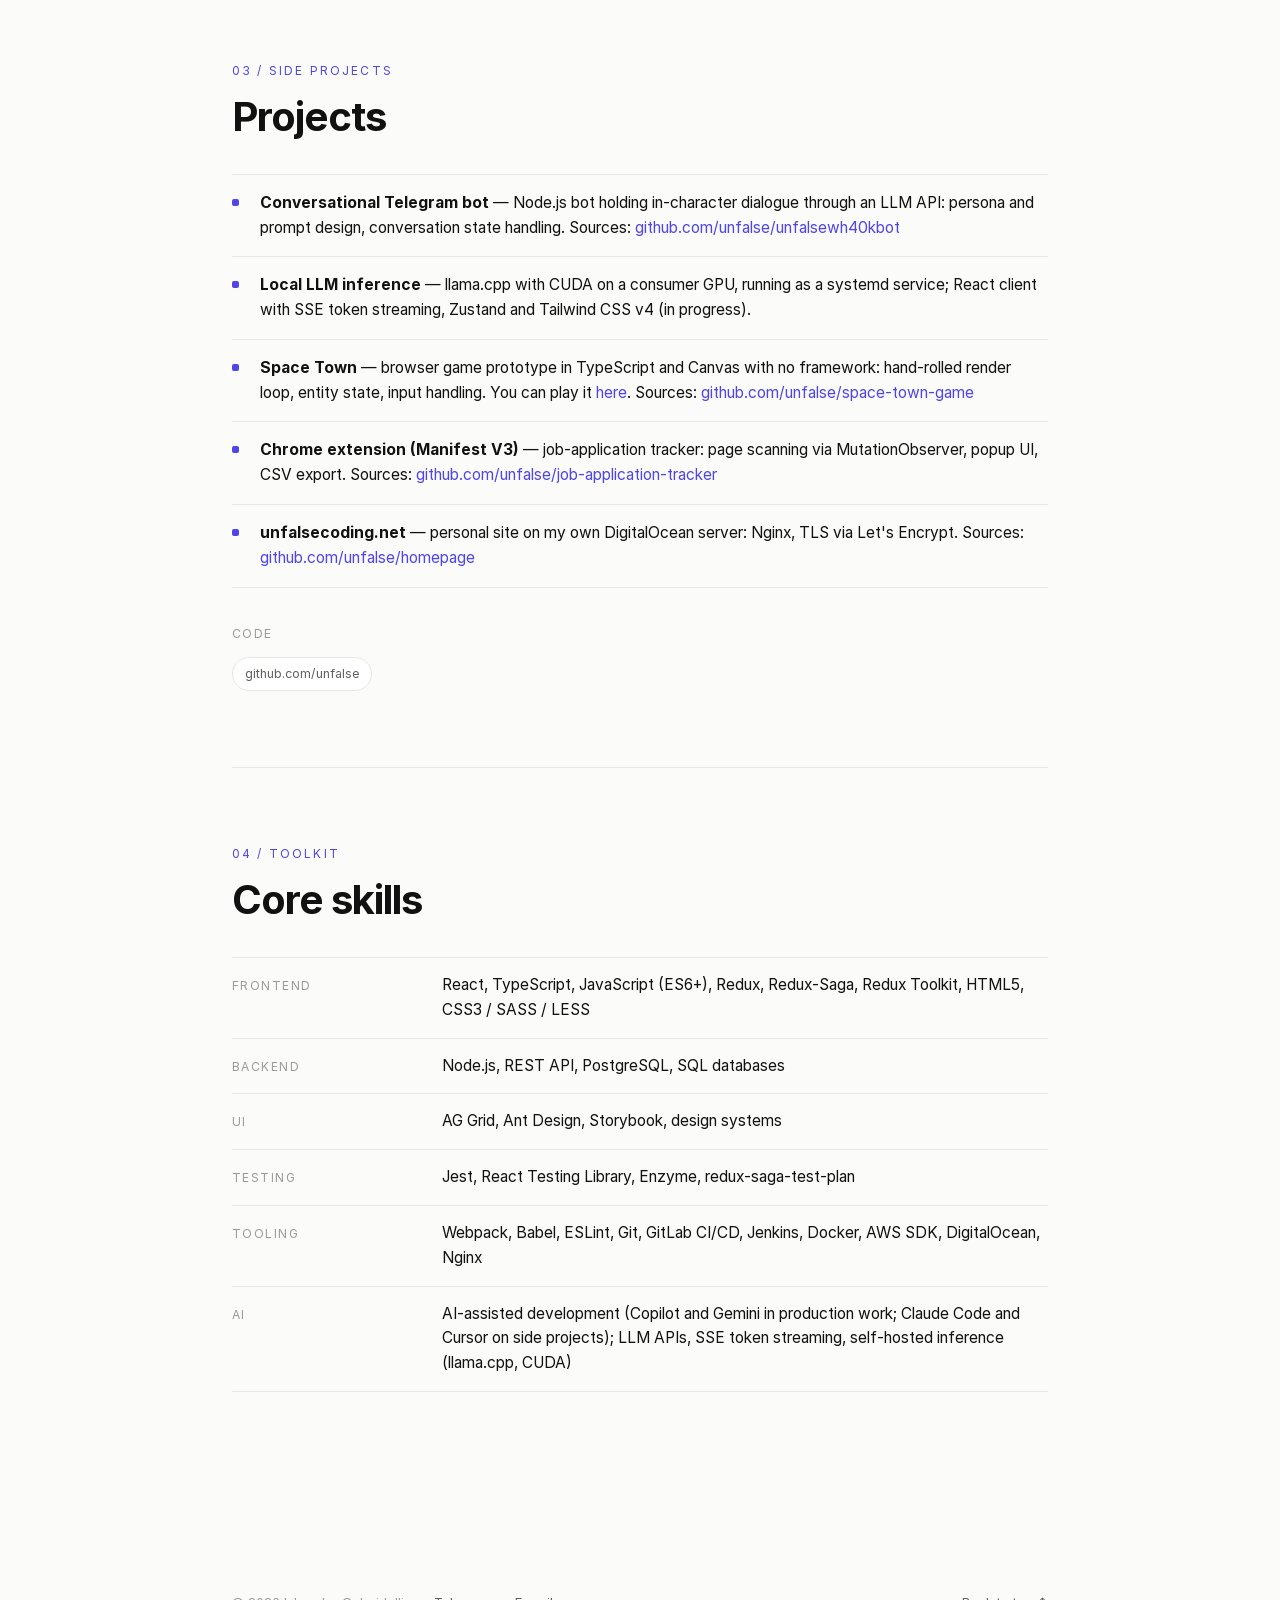
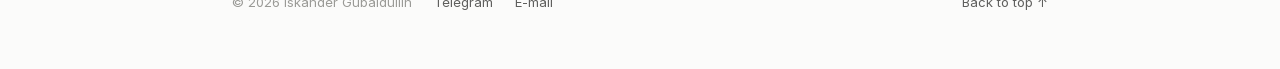
==== commit 1567877d: "some edits for experience" ====
--- a/index.html
+++ b/index.html
@@ -120,7 +120,6 @@
                 <span class="exp-jump-label">Jump to</span>
                 <a href="#exp-epam">EPAM</a>
                 <a href="#exp-bell">Bell Integrator</a>
-                <a href="#exp-earlier">Earlier</a>
             </div>
 
             <article class="role" id="exp-epam">
@@ -148,17 +147,57 @@
                 </ul>
             </article>
 
-            <article class="role" id="exp-earlier">
-                <h3 class="role-title">Earlier experience</h3>
-                <p class="role-sub">JavaScript and C# / .NET development · 2011 – 2017</p>
-                <p class="role-lead">Legacy maintenance, enterprise portals and internal tooling.</p>
-                <ul class="work">
-                    <li><strong>Inline LLC</strong> <span class="when">Oct 2016 – Mar 2017</span><br>Maintained and extended inherited legacy codebases; built C# backend and ASP.NET / Kendo UI frontend logic for complex data hierarchies; contributed to requirements analysis and prototyping for a CRM system.</li>
-                    <li><strong>Medialux LLC</strong> <span class="when">Jun 2016 – Oct 2016</span><br>Built JavaScript interfaces and workflows for hybrid SharePoint (2013 and Online) environments; configured platform data structures; developed C# / WinForms tooling for internal processes.</li>
-                    <li><strong>Mobill+ LLC</strong> <span class="when">Jun 2014 – Apr 2016</span><br>Mobill-Cross — inventory and documentation of line-cable structures, data networks and local cable network equipment. Built complex interactive JavaScript modules (cross-connection schemes for tracking and editing connections); moved data storage from unsafe eval to structured JSON.</li>
-                    <li><strong>NPF Geofizika</strong> <span class="when">Sep 2013 – May 2014</span><br>Worked on a WPF desktop application for a high-load geophysical data interpretation system (MVVM, Prism / MEF, C#, .NET).</li>
-                    <li><strong>Distinct LLC</strong> <span class="when">Oct 2012 – Jul 2013</span><br>Functional and regression testing of enterprise applications.</li>
-                    <li><strong>Medialux LLC</strong> <span class="when">Sep 2011 – Jul 2012</span><br>Developed ASP.NET web applications with Entity Framework and WCF services; SharePoint 2010 solutions, EDMS integration and internal automation.</li>
+            <article class="role" id="exp-inline">
+                <h3 class="role-title">Inline LLC</h3>
+                <p class="role-sub">Oct 2016 – Mar 2017</p>
+                <ul class="work">
+                    <li>Maintained and extended inherited legacy codebases;</li>
+                    <li>Built C# backend and ASP.NET / Kendo UI frontend logic for complex data hierarchies;</li>
+                    <li>Contributed to requirements analysis and prototyping for a CRM system.</li>
+                </ul>
+            </article>
+
+            <article class="role" id="exp-medialux-2016">
+                <h3 class="role-title">Medialux LLC</h3>
+                <p class="role-sub">Jun 2016 – Oct 2016</p>
+                <ul class="work">
+                    <li>Built JavaScript interfaces and workflows for hybrid SharePoint (2013 and Online) environments;</li>
+                    <li>Configured platform data structures;</li>
+                    <li>Developed C# / WinForms tooling for internal processes.</li>
+                </ul>
+            </article>
+
+            <article class="role" id="exp-mobill">
+                <h3 class="role-title">Mobill+ LLC</h3>
+                <p class="role-sub">Jun 2014 – Apr 2016</p>
+                <p class="role-lead">Mobill-Cross — inventory and documentation of line-cable structures, data networks and local cable network equipment.</p>
+                <ul class="work">
+                    <li>Built complex interactive JavaScript modules — for example, cross-connection schemes for tracking and editing connections.</li>
+                    <li>Moved data storage from unsafe eval to structured JSON.</li>
+                </ul>
+            </article>
+
+            <article class="role" id="exp-geofizika">
+                <h3 class="role-title">NPF Geofizika</h3>
+                <p class="role-sub">Sep 2013 – May 2014</p>
+                <ul class="work">
+                    <li>Worked on a WPF desktop application for a high-load geophysical data interpretation system (MVVM, Prism / MEF, C#, .NET).</li>
+                </ul>
+            </article>
+
+            <article class="role" id="exp-distinct">
+                <h3 class="role-title">Distinct LLC</h3>
+                <p class="role-sub">Oct 2012 – Jul 2013</p>
+                <ul class="work">
+                    <li>Functional and regression testing of enterprise applications.</li>
+                </ul>
+            </article>
+
+            <article class="role" id="exp-medialux-2011">
+                <h3 class="role-title">Medialux LLC</h3>
+                <p class="role-sub">Sep 2011 – Jul 2012</p>
+                <ul class="work">
+                    <li>Developed ASP.NET web applications with Entity Framework and WCF services; SharePoint 2010 solutions, EDMS integration and internal automation.</li>
                 </ul>
             </article>
         </section>
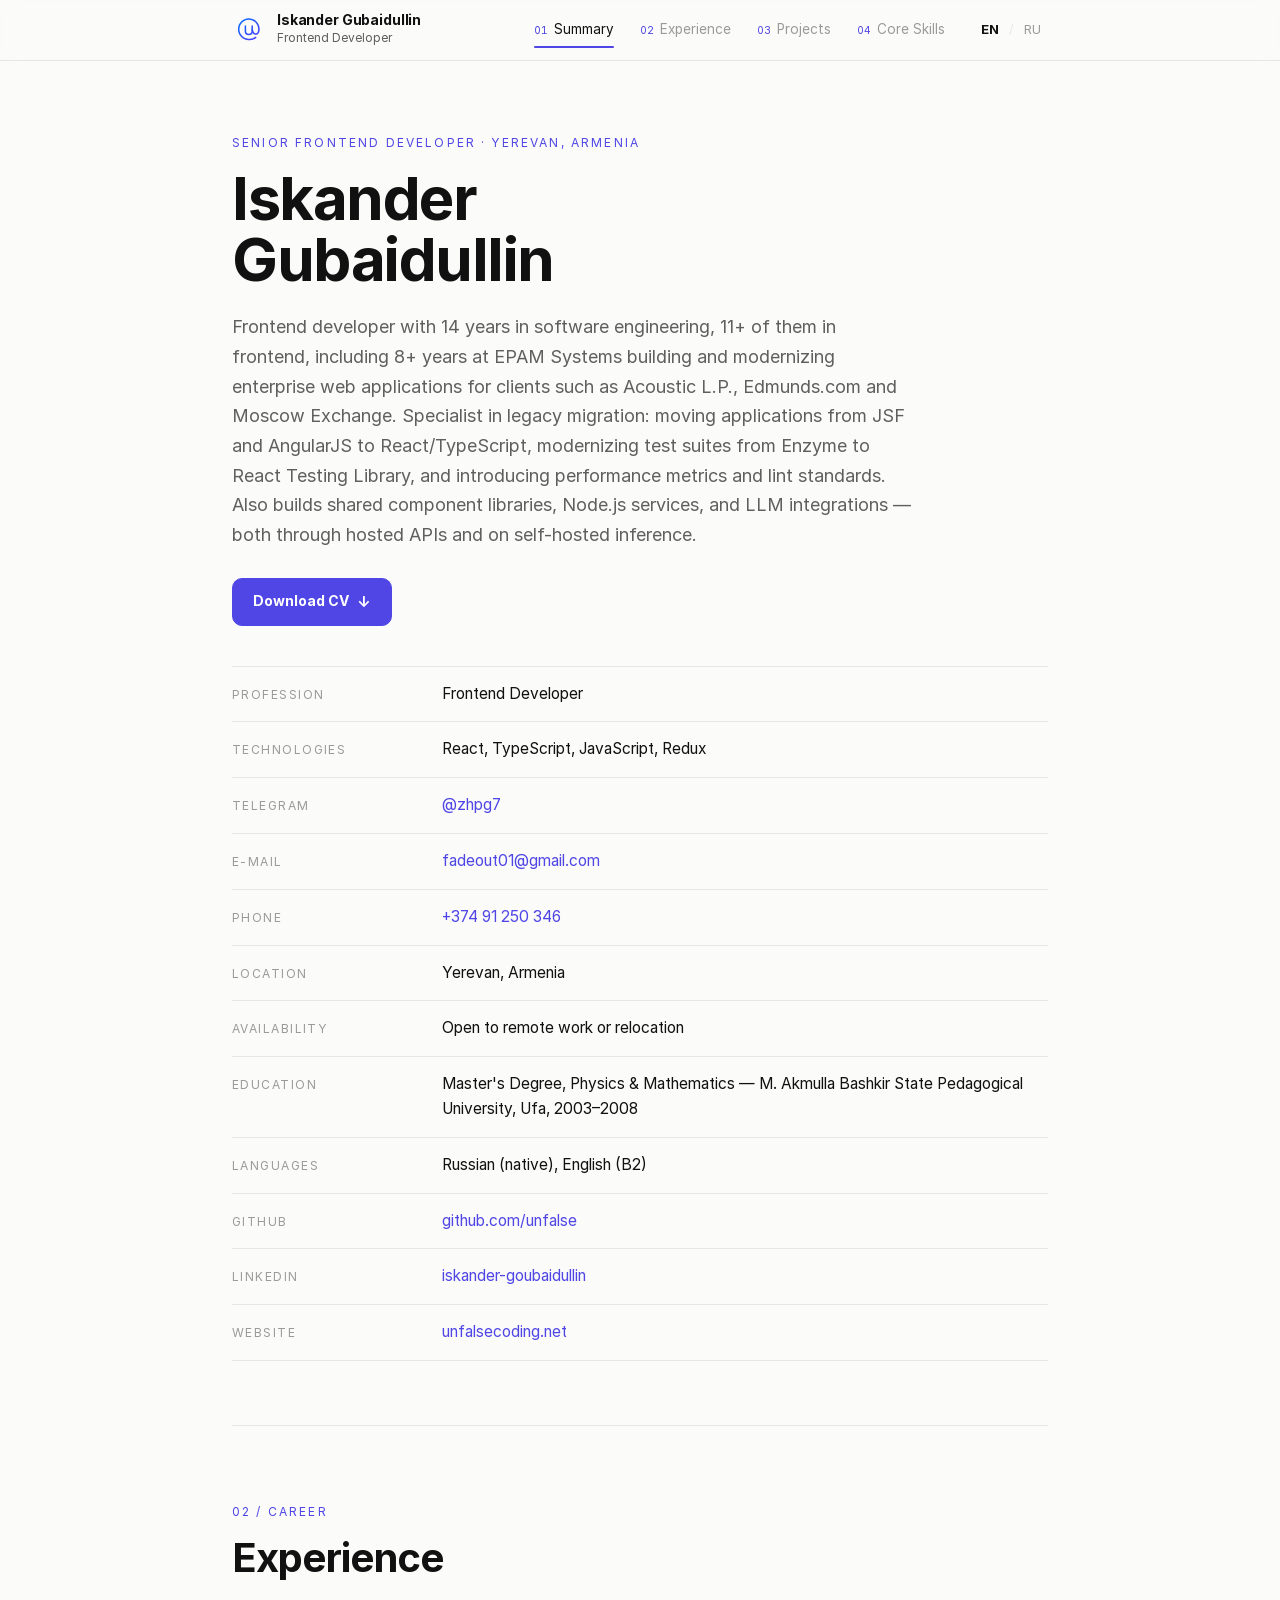
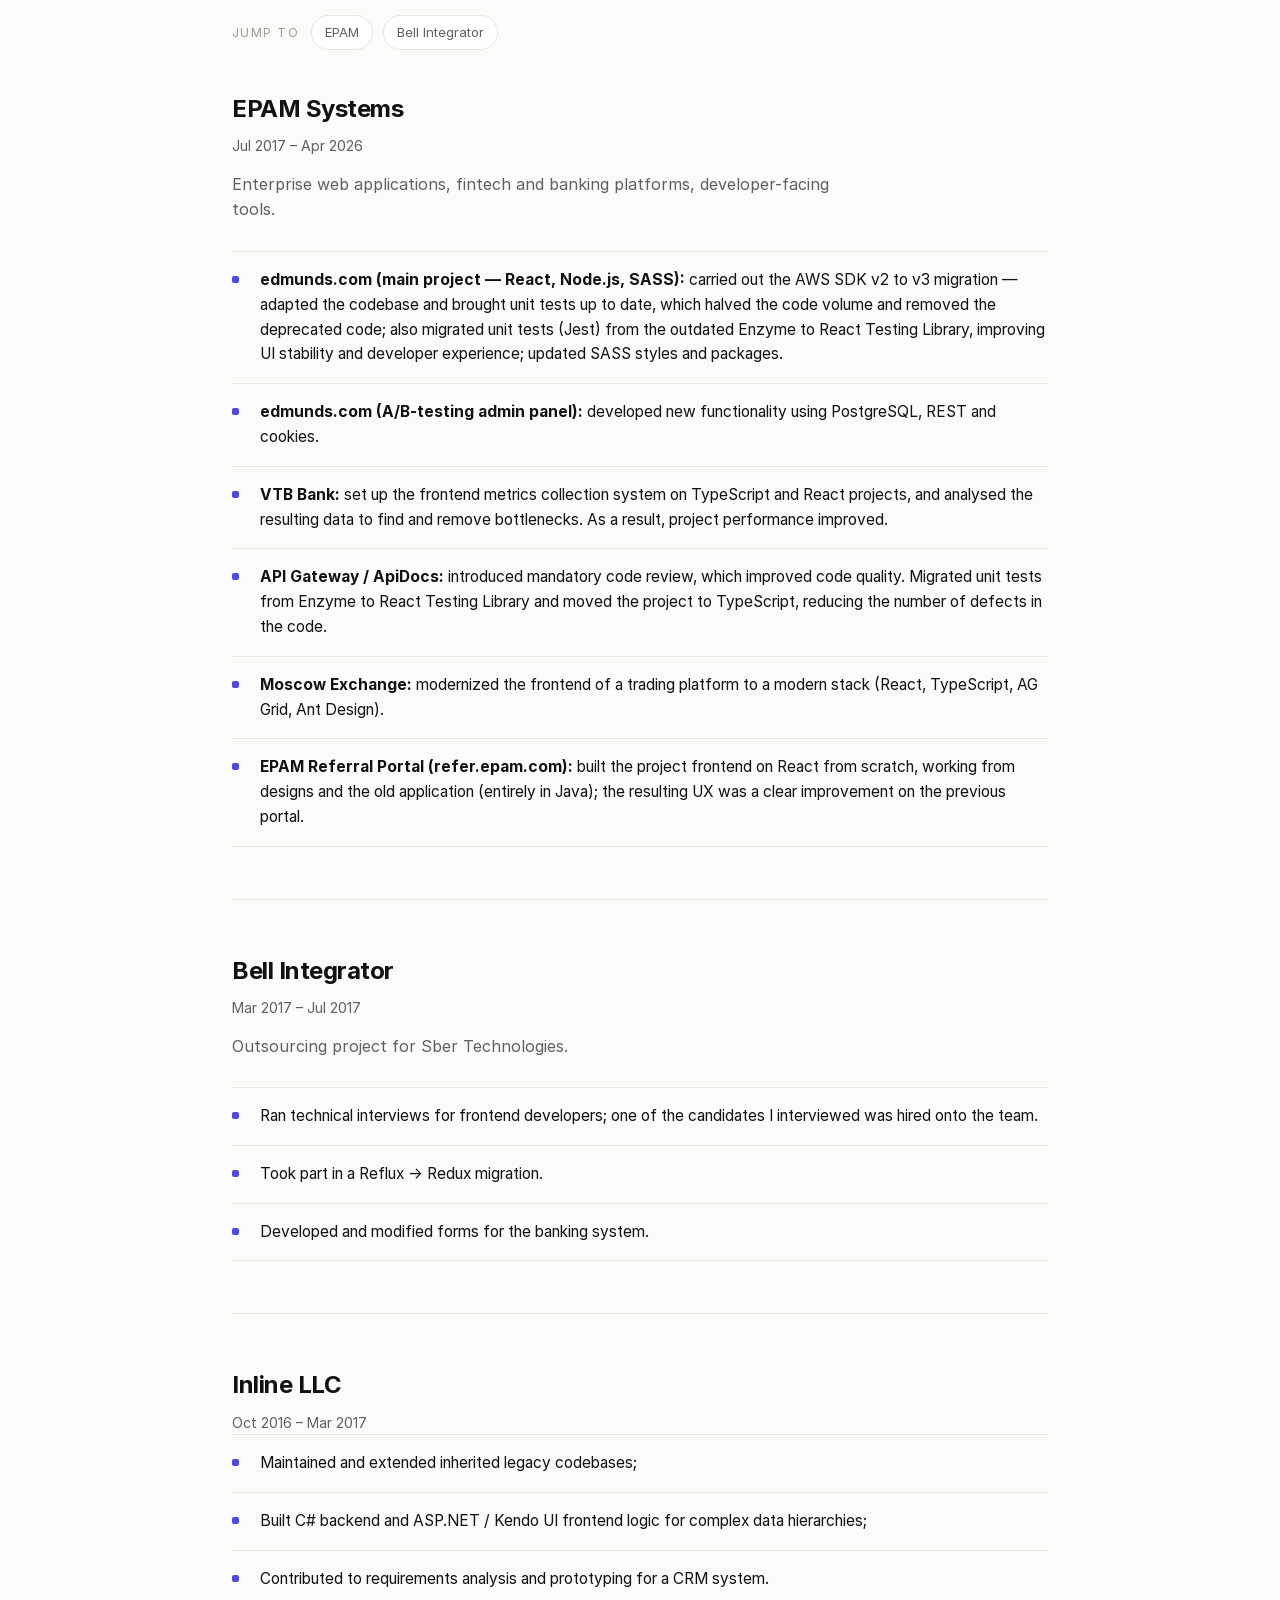
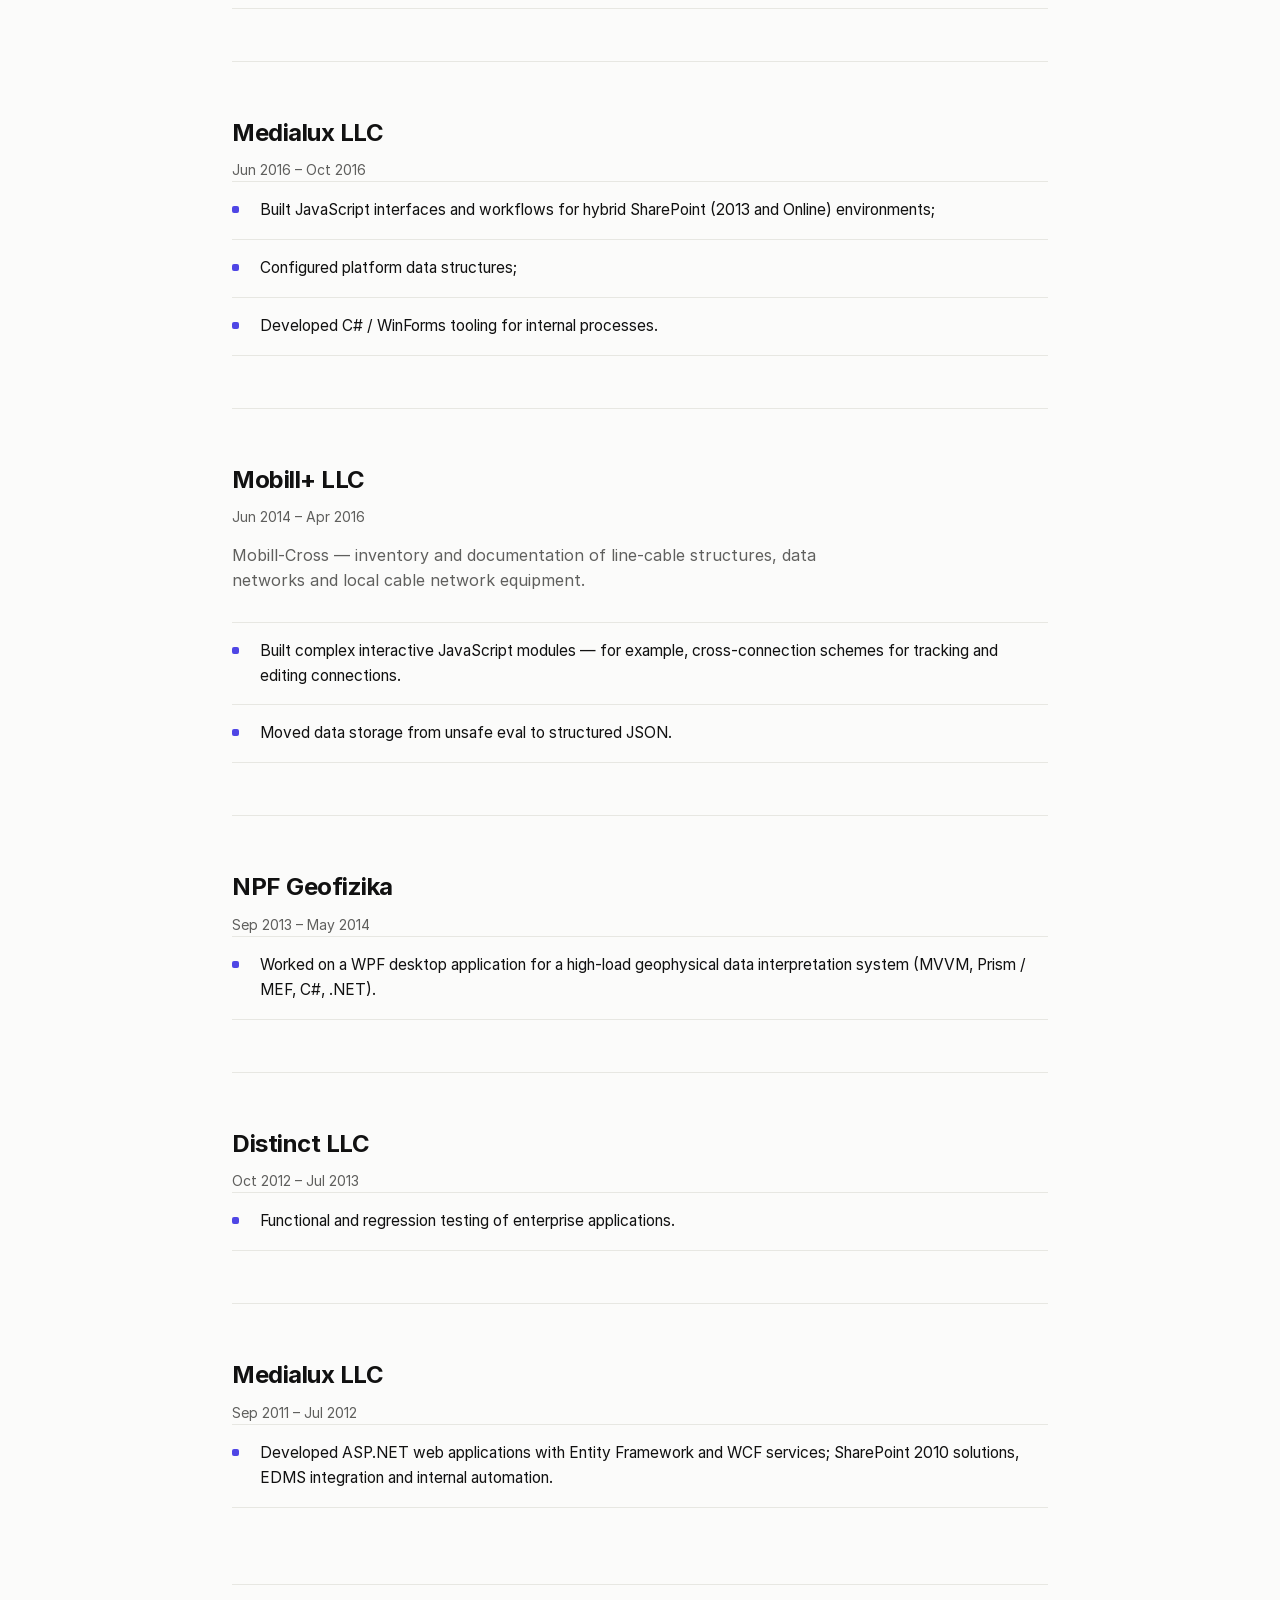
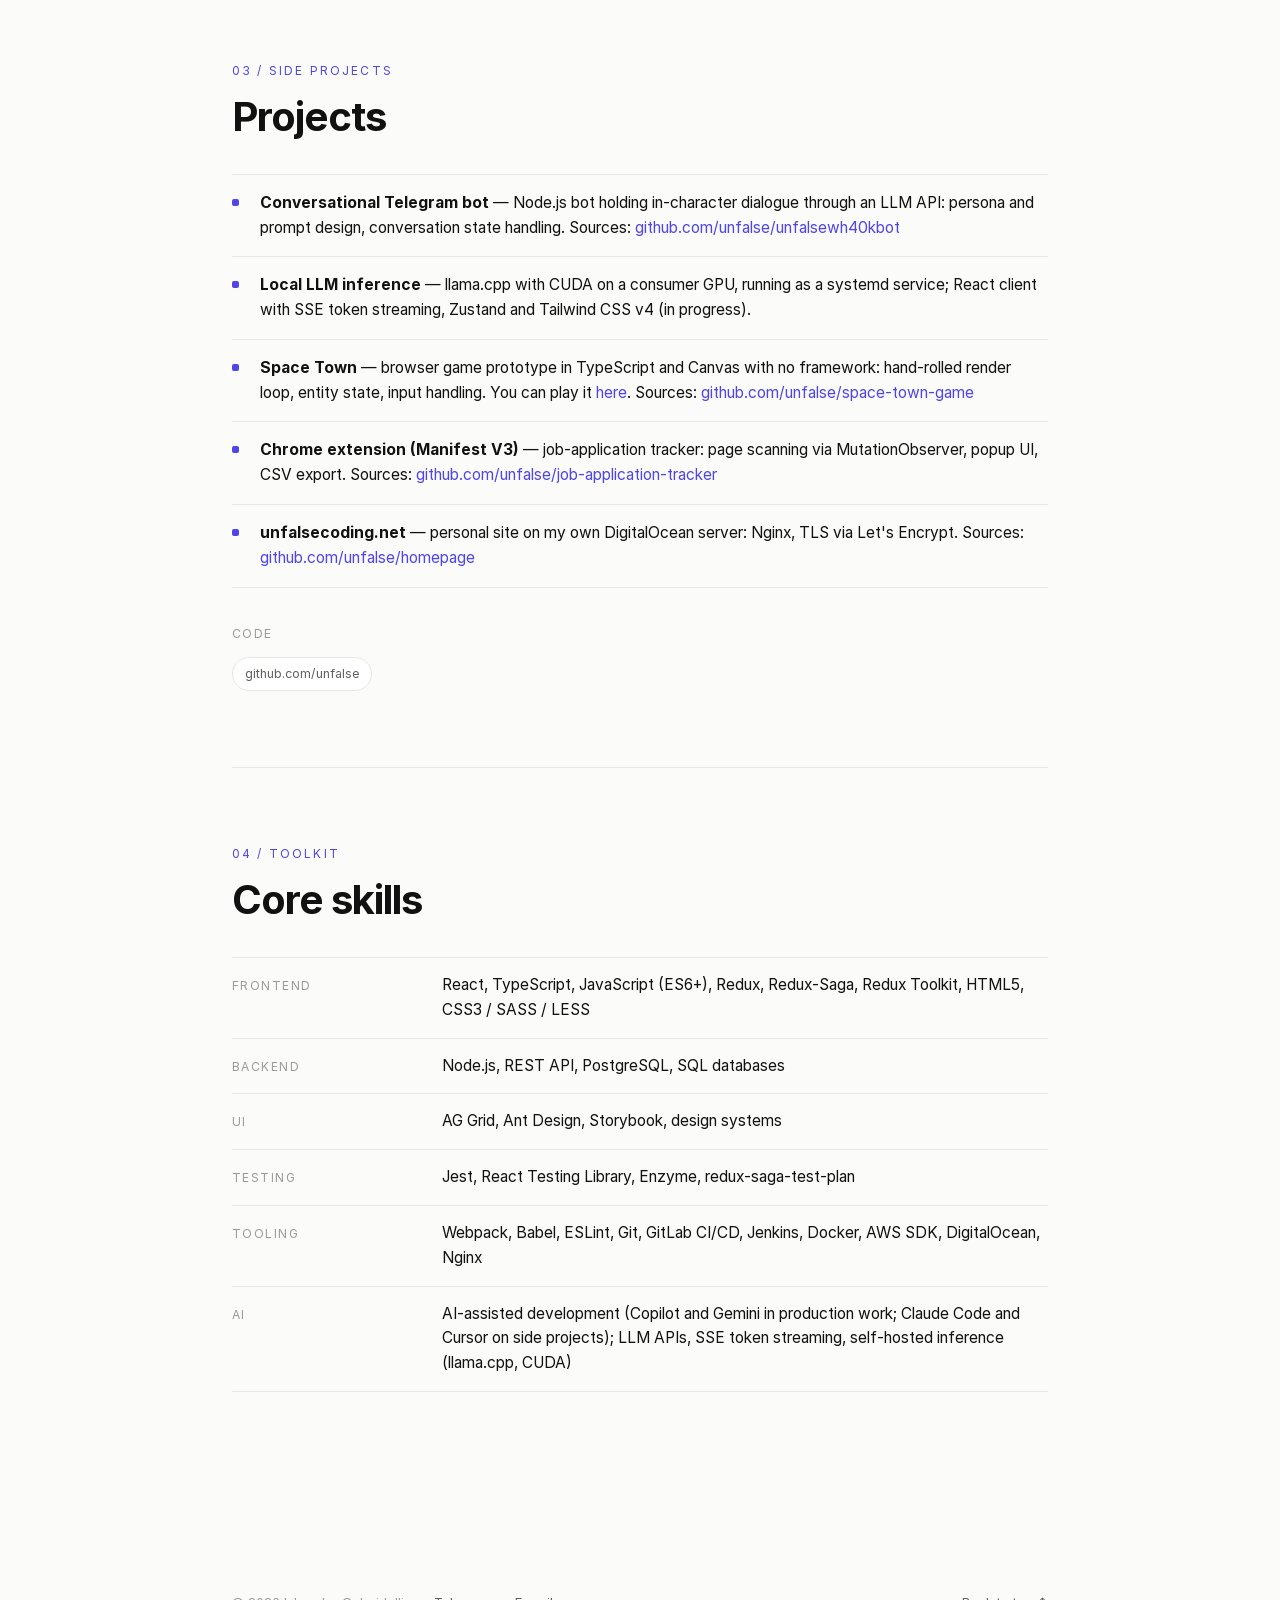
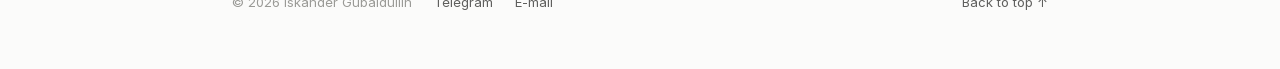
==== commit cf9ab706: "added a russian version, added auto-detection of language" ====
--- a/index.html
+++ b/index.html
@@ -1,6 +1,17 @@
 <!DOCTYPE html>
 <html lang="en">
 <head>
+    <meta charset="UTF-8">
+    <!-- Language auto-select: browser detection on first visit, saved choice wins -->
+    <script>
+        (function () {
+            try {
+                var saved = localStorage.getItem('site-lang');
+                var target = saved || ((navigator.language || '').toLowerCase().indexOf('ru') === 0 ? 'ru' : 'en');
+                if (target === 'ru') location.replace('ru.html' + location.hash);
+            } catch (e) {}
+        })();
+    </script>
     <!-- Google tag (gtag.js) -->
     <script async src="https://www.googletagmanager.com/gtag/js?id=G-NBD1GTHV6H"></script>
     <script>
@@ -10,7 +21,6 @@
 
         gtag('config', 'G-NBD1GTHV6H');
     </script>
-    <meta charset="UTF-8">
     <meta name="viewport" content="width=device-width, initial-scale=1.0">
     <title>Iskander Gubaidullin — Frontend Developer</title>
     <link rel="stylesheet" href="styles.css">
@@ -28,12 +38,19 @@
                     <span class="brand-role">Frontend Developer</span>
                 </span>
             </a>
-            <nav class="nav">
-                <a href="#summary"><span class="num">01</span>Summary</a>
-                <a href="#experience"><span class="num">02</span>Experience</a>
-                <a href="#projects"><span class="num">03</span>Projects</a>
-                <a href="#coreskills"><span class="num">04</span>Core Skills</a>
-            </nav>
+            <div class="topbar-nav">
+                <nav class="nav">
+                    <a href="#summary"><span class="num">01</span>Summary</a>
+                    <a href="#experience"><span class="num">02</span>Experience</a>
+                    <a href="#projects"><span class="num">03</span>Projects</a>
+                    <a href="#coreskills"><span class="num">04</span>Core Skills</a>
+                </nav>
+                <div class="lang">
+                    <a class="is-active" href="index.html" aria-current="true" title="Read in English" aria-label="Read in English">EN</a>
+                    <span class="sep">/</span>
+                    <a href="ru.html" title="Читать по-русски" aria-label="Читать по-русски">RU</a>
+                </div>
+            </div>
         </div>
     </header>
 
@@ -281,6 +298,12 @@
         }, { rootMargin: '-45% 0px -50% 0px', threshold: 0 });
 
         sections.forEach(s => spy.observe(s));
+
+        document.querySelectorAll('.lang a').forEach(function (a) {
+            a.addEventListener('click', function () {
+                try { localStorage.setItem('site-lang', a.getAttribute('href') === 'ru.html' ? 'ru' : 'en'); } catch (e) {}
+            });
+        });
     </script>
 </body>
 </html>
--- a/styles.css
+++ b/styles.css
@@ -152,6 +152,42 @@
     height: 2px;
     border-radius: 2px;
     background: var(--accent);
+}
+
+/* ---------- nav cluster + language switch ---------- */
+.topbar-nav {
+    display: flex;
+    align-items: center;
+    gap: 8px 18px;
+    flex-wrap: wrap;
+}
+
+.lang {
+    display: inline-flex;
+    align-items: center;
+    gap: 3px;
+    font-size: 13px;
+}
+
+.lang a {
+    color: var(--faint);
+    padding: 4px 7px;
+    border-radius: 7px;
+    transition: color 0.15s ease, background 0.15s ease;
+}
+
+.lang a:hover {
+    color: var(--ink);
+    background: #fff;
+}
+
+.lang a.is-active {
+    color: var(--ink);
+    font-weight: 700;
+}
+
+.lang .sep {
+    color: var(--line);
 }
 
 /* ---------- sections ---------- */
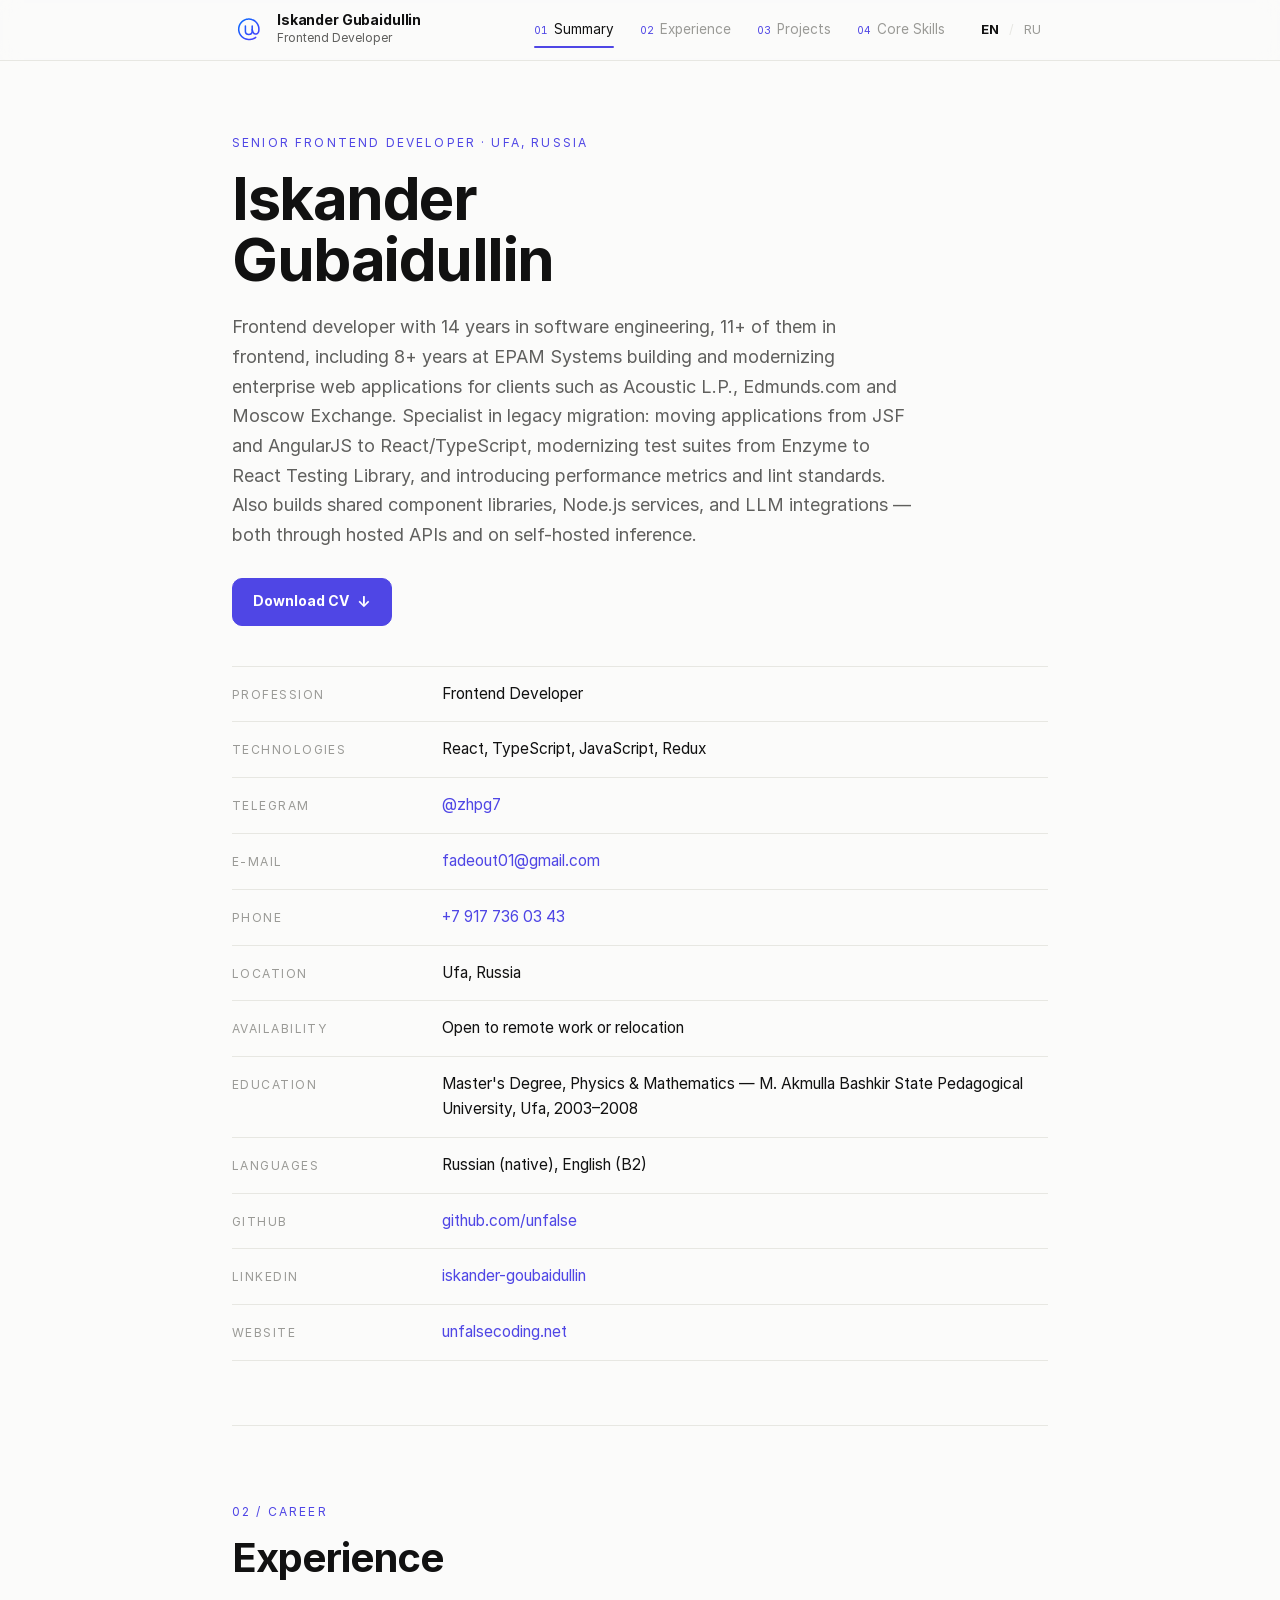
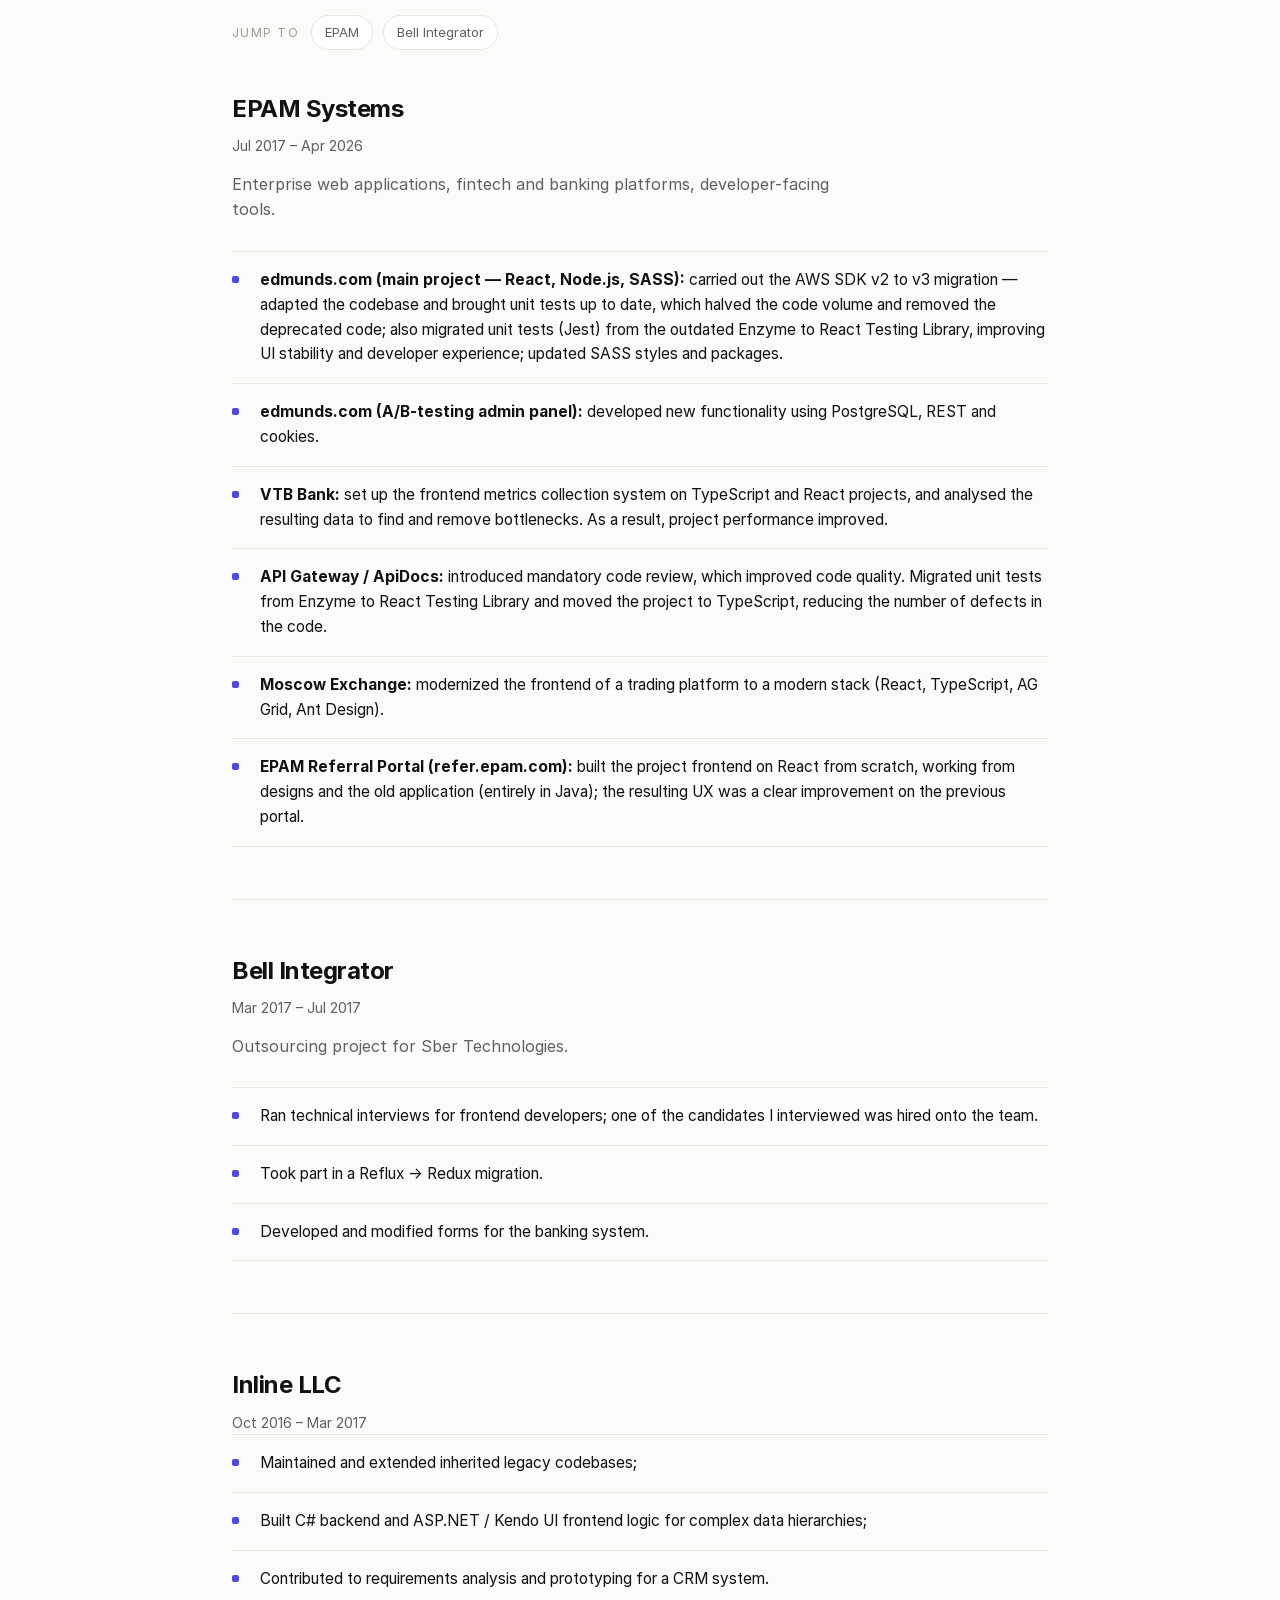
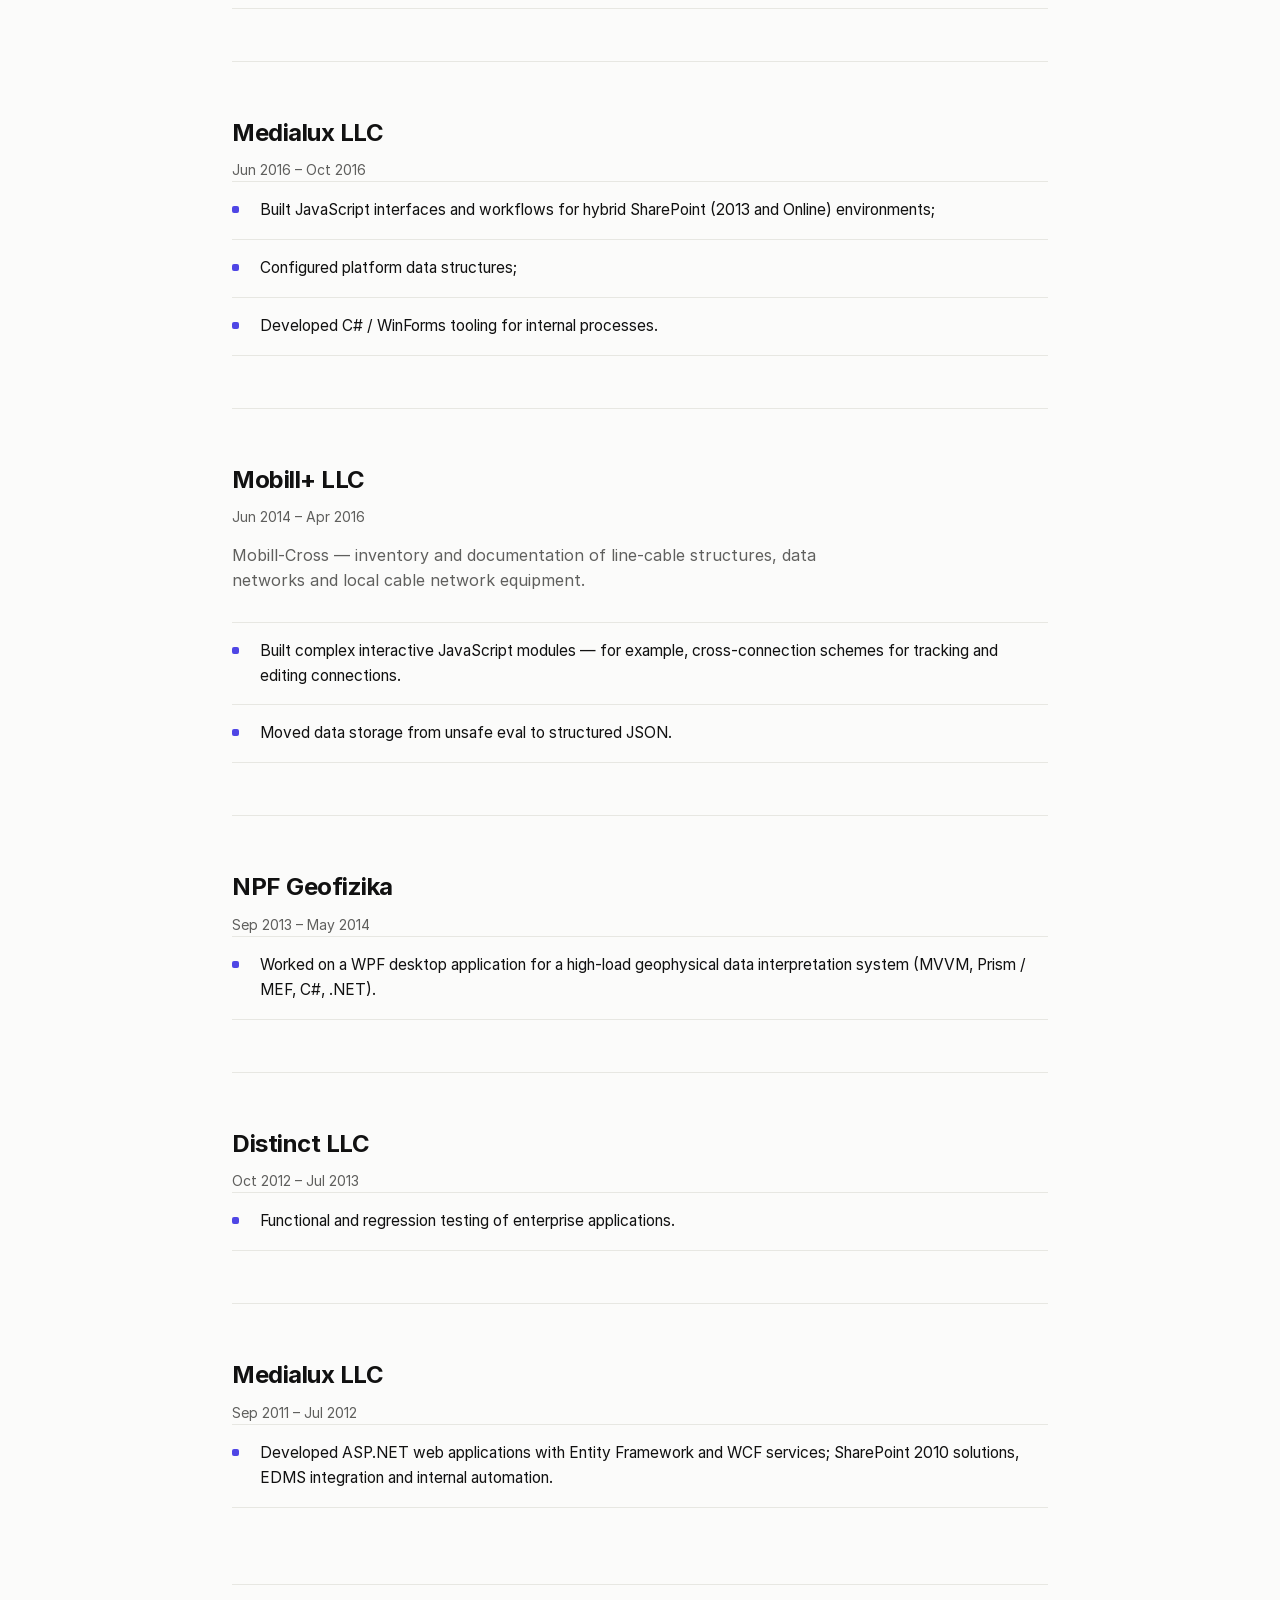
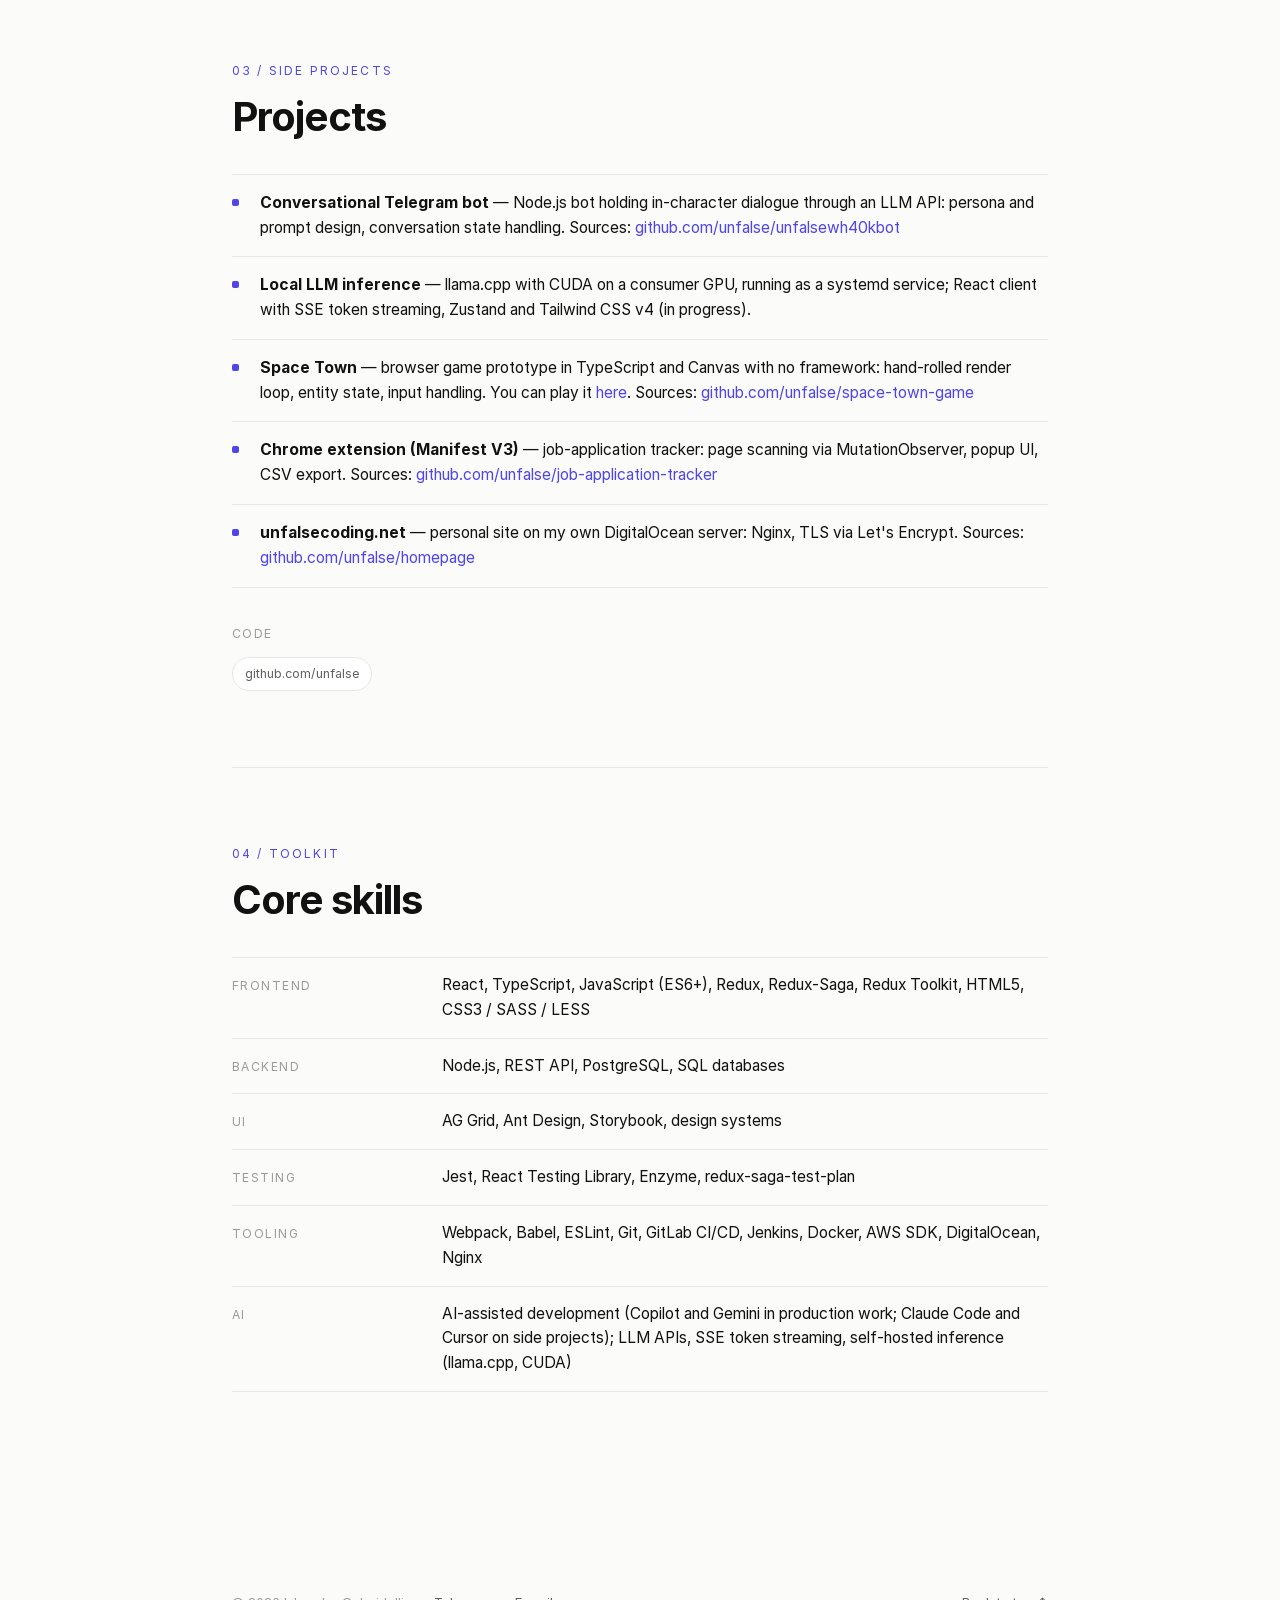
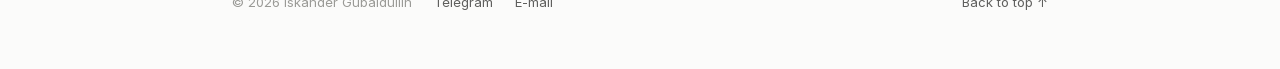
==== commit e5726bf7: "location, phone number and degree updated" ====
--- a/index.html
+++ b/index.html
@@ -58,7 +58,7 @@
         <!-- 01 · Summary -->
         <section class="section hero" id="summary">
             <div class="section-head">
-                <p class="eyebrow">Senior Frontend Developer · Yerevan, Armenia</p>
+                <p class="eyebrow">Senior Frontend Developer · Ufa, Russia</p>
                 <h1 class="section-title">Iskander<br>Gubaidullin</h1>
                 <p class="page-lead">
 Frontend developer with 14 years in software engineering, 11+ of them in frontend, including 8+ years at EPAM Systems
@@ -93,11 +93,11 @@
                 </div>
                 <div class="spec">
                     <dt>Phone</dt>
-                    <dd><a href="tel:+374 91 250 346">+374 91 250 346</a></dd>
+                    <dd><a href="tel:+7 917 736 03 43">+7 917 736 03 43</a></dd>
                 </div>
                 <div class="spec">
                     <dt>Location</dt>
-                    <dd>Yerevan, Armenia</dd>
+                    <dd>Ufa, Russia</dd>
                 </div>
                 <div class="spec">
                     <dt>Availability</dt>
